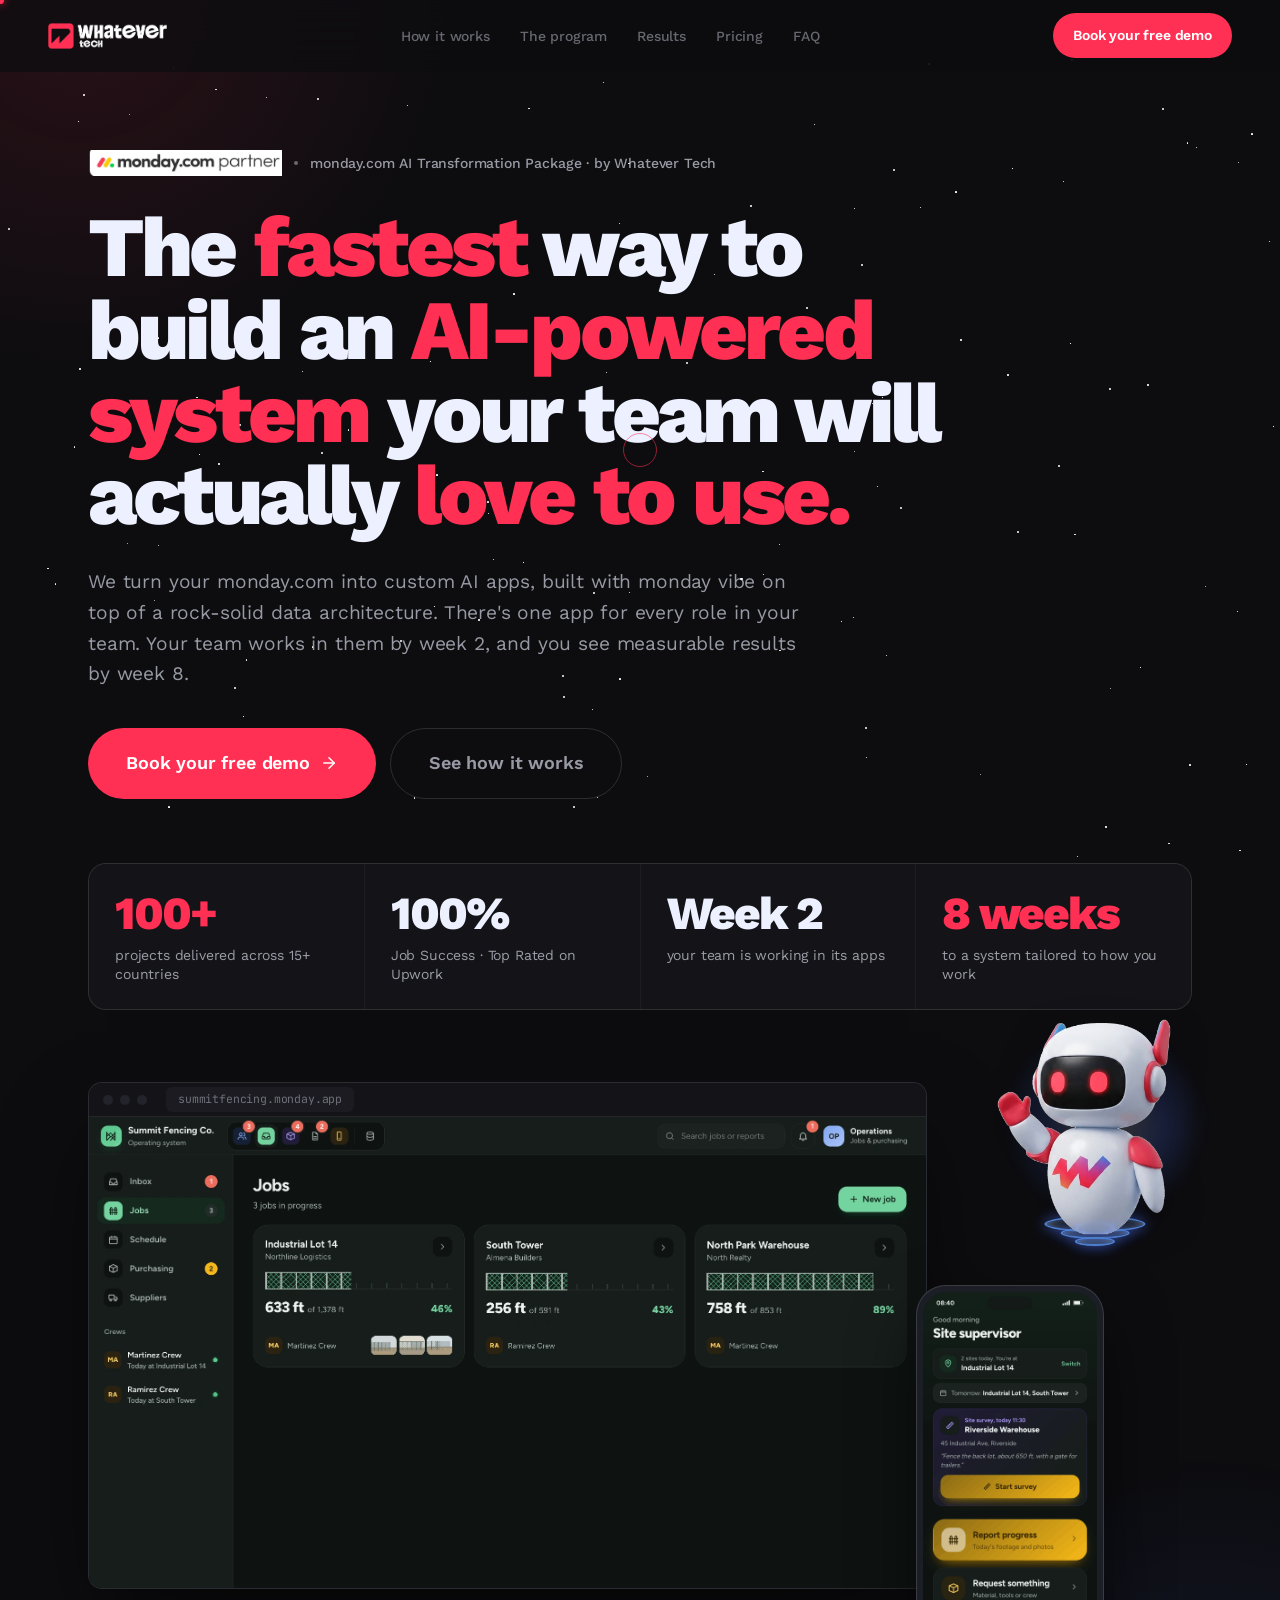
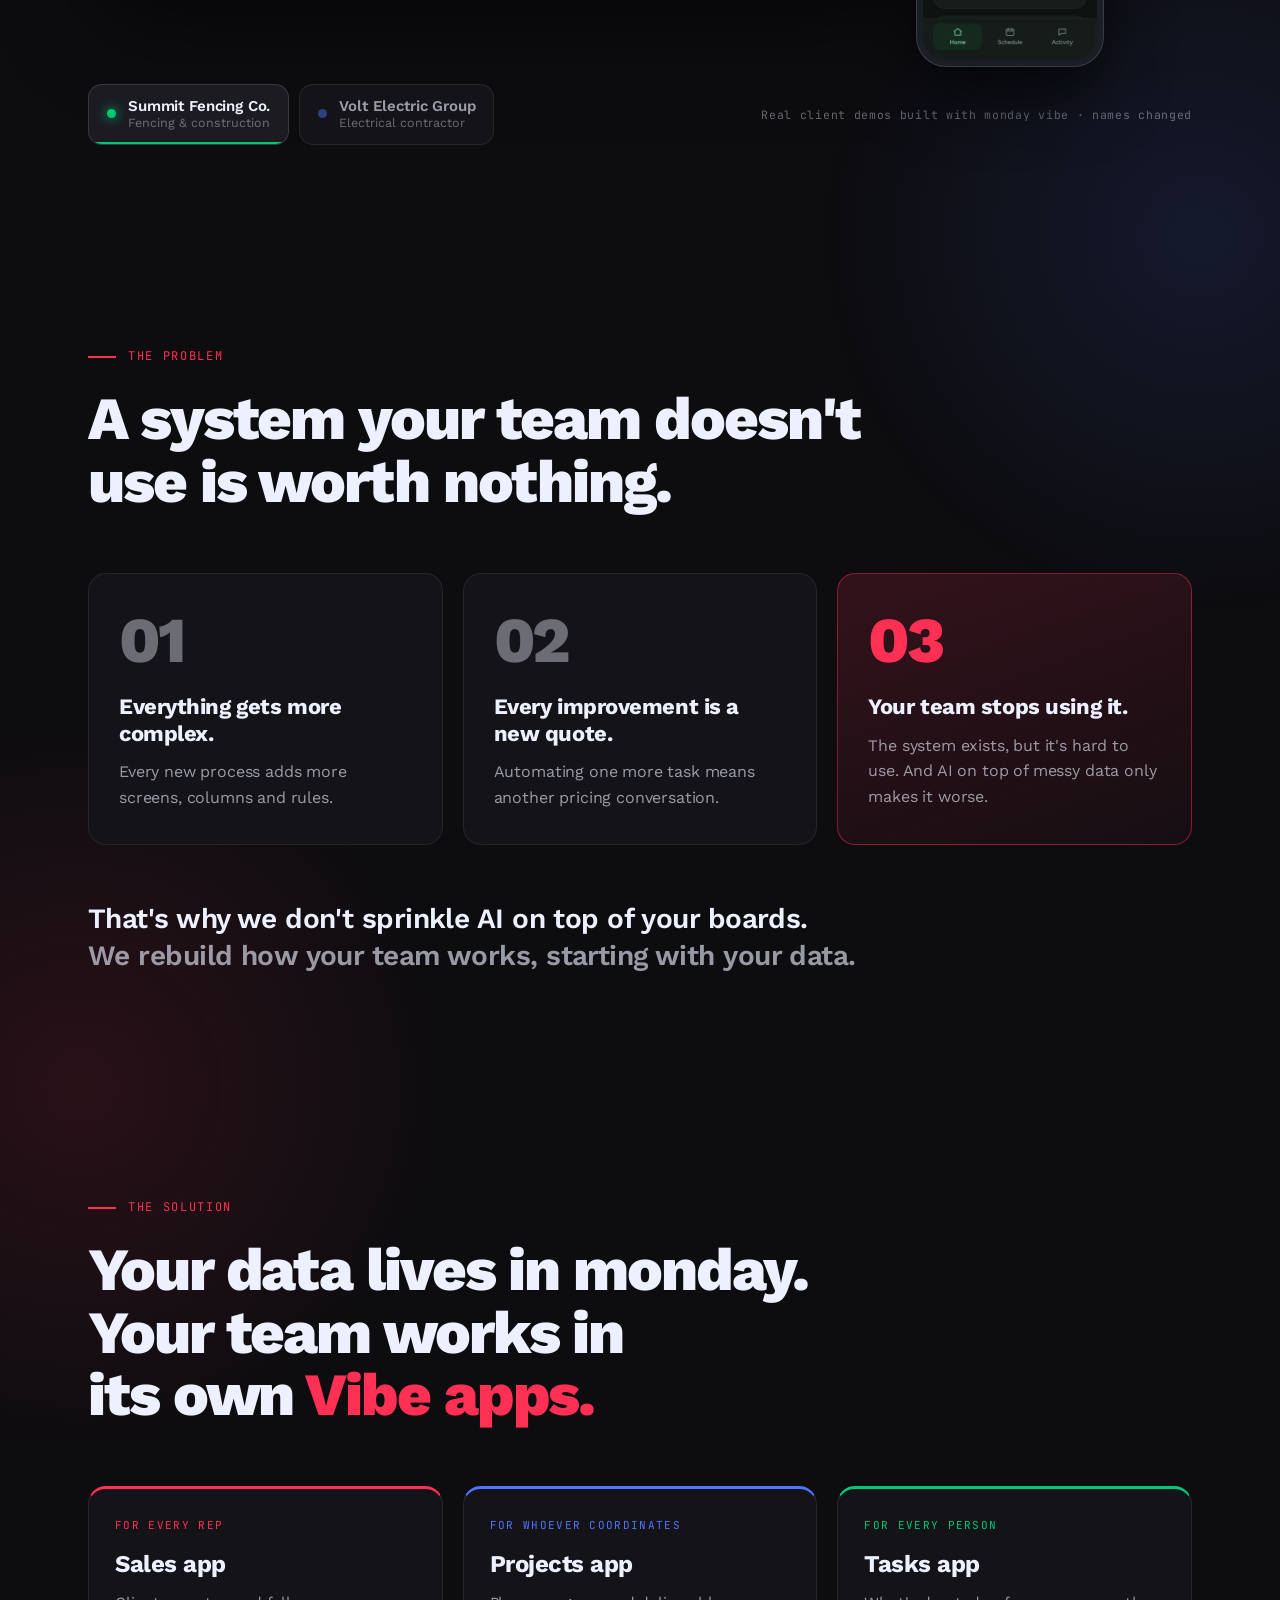
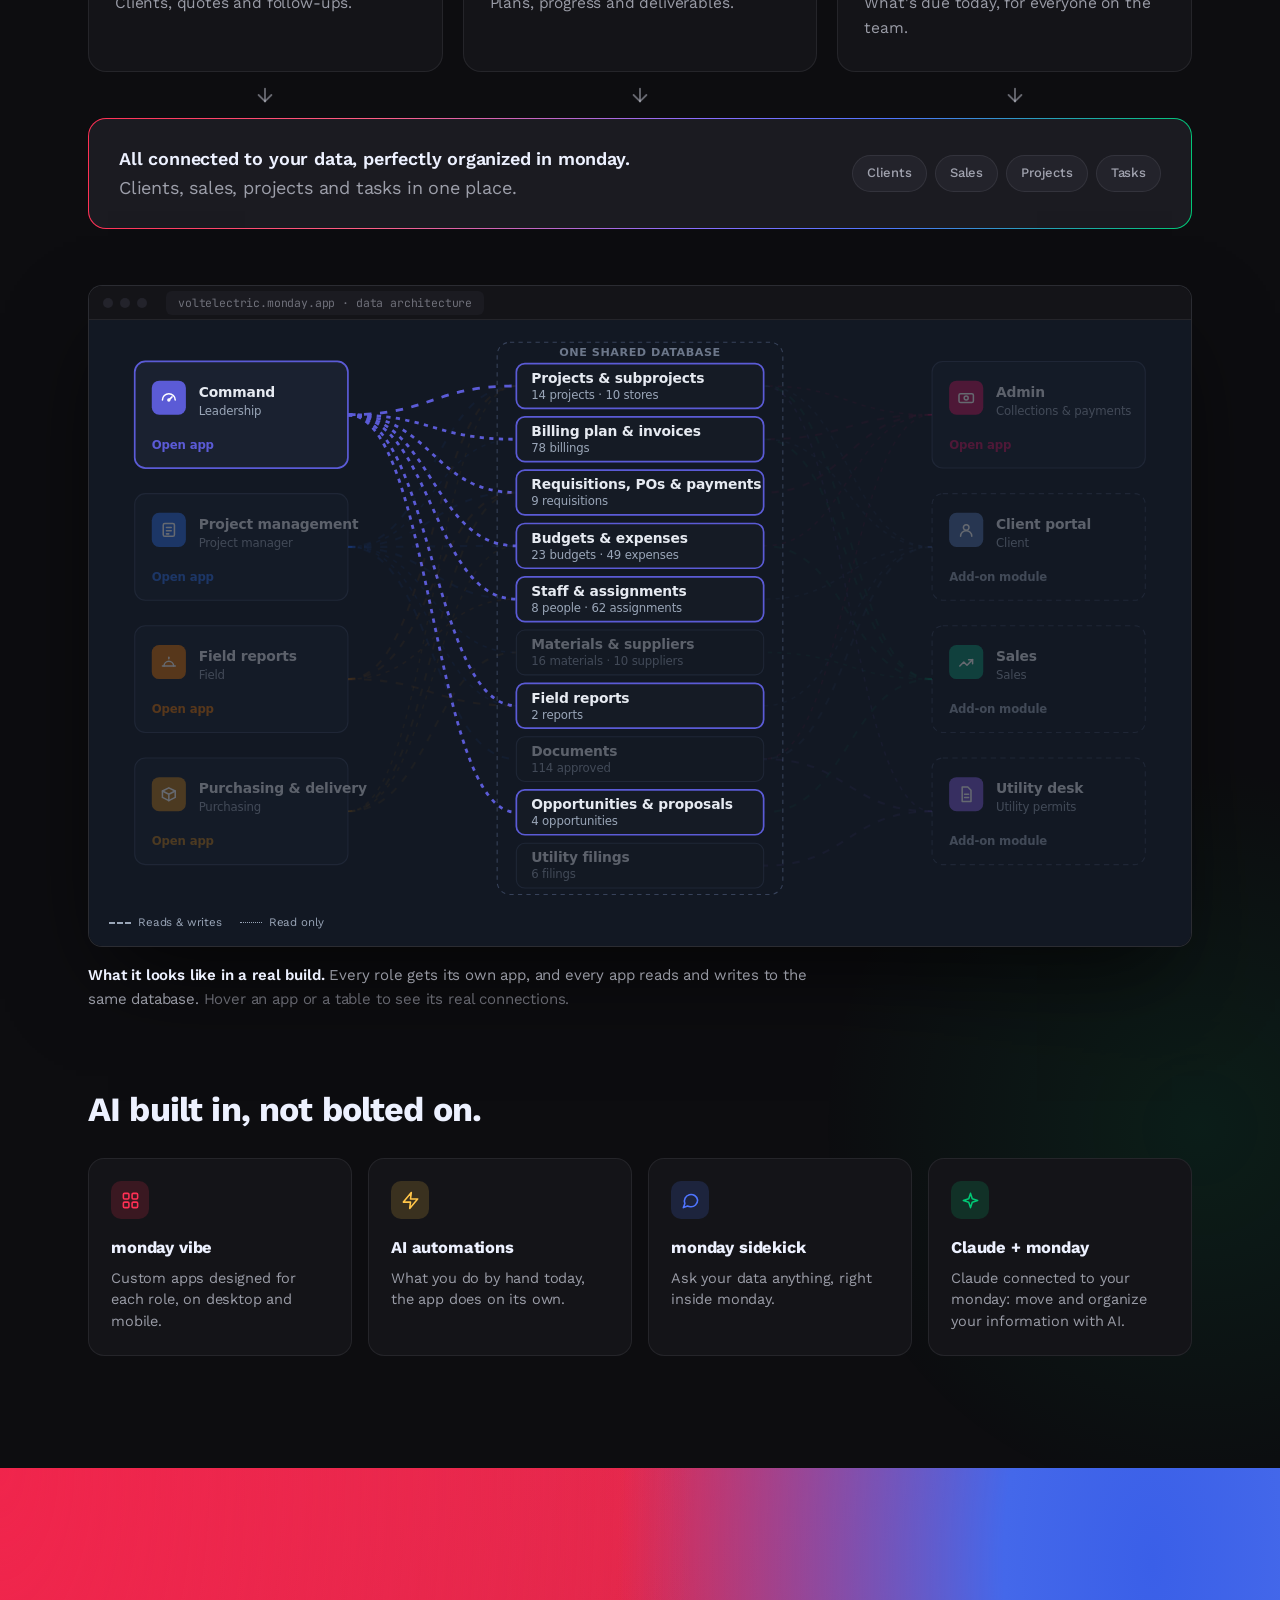
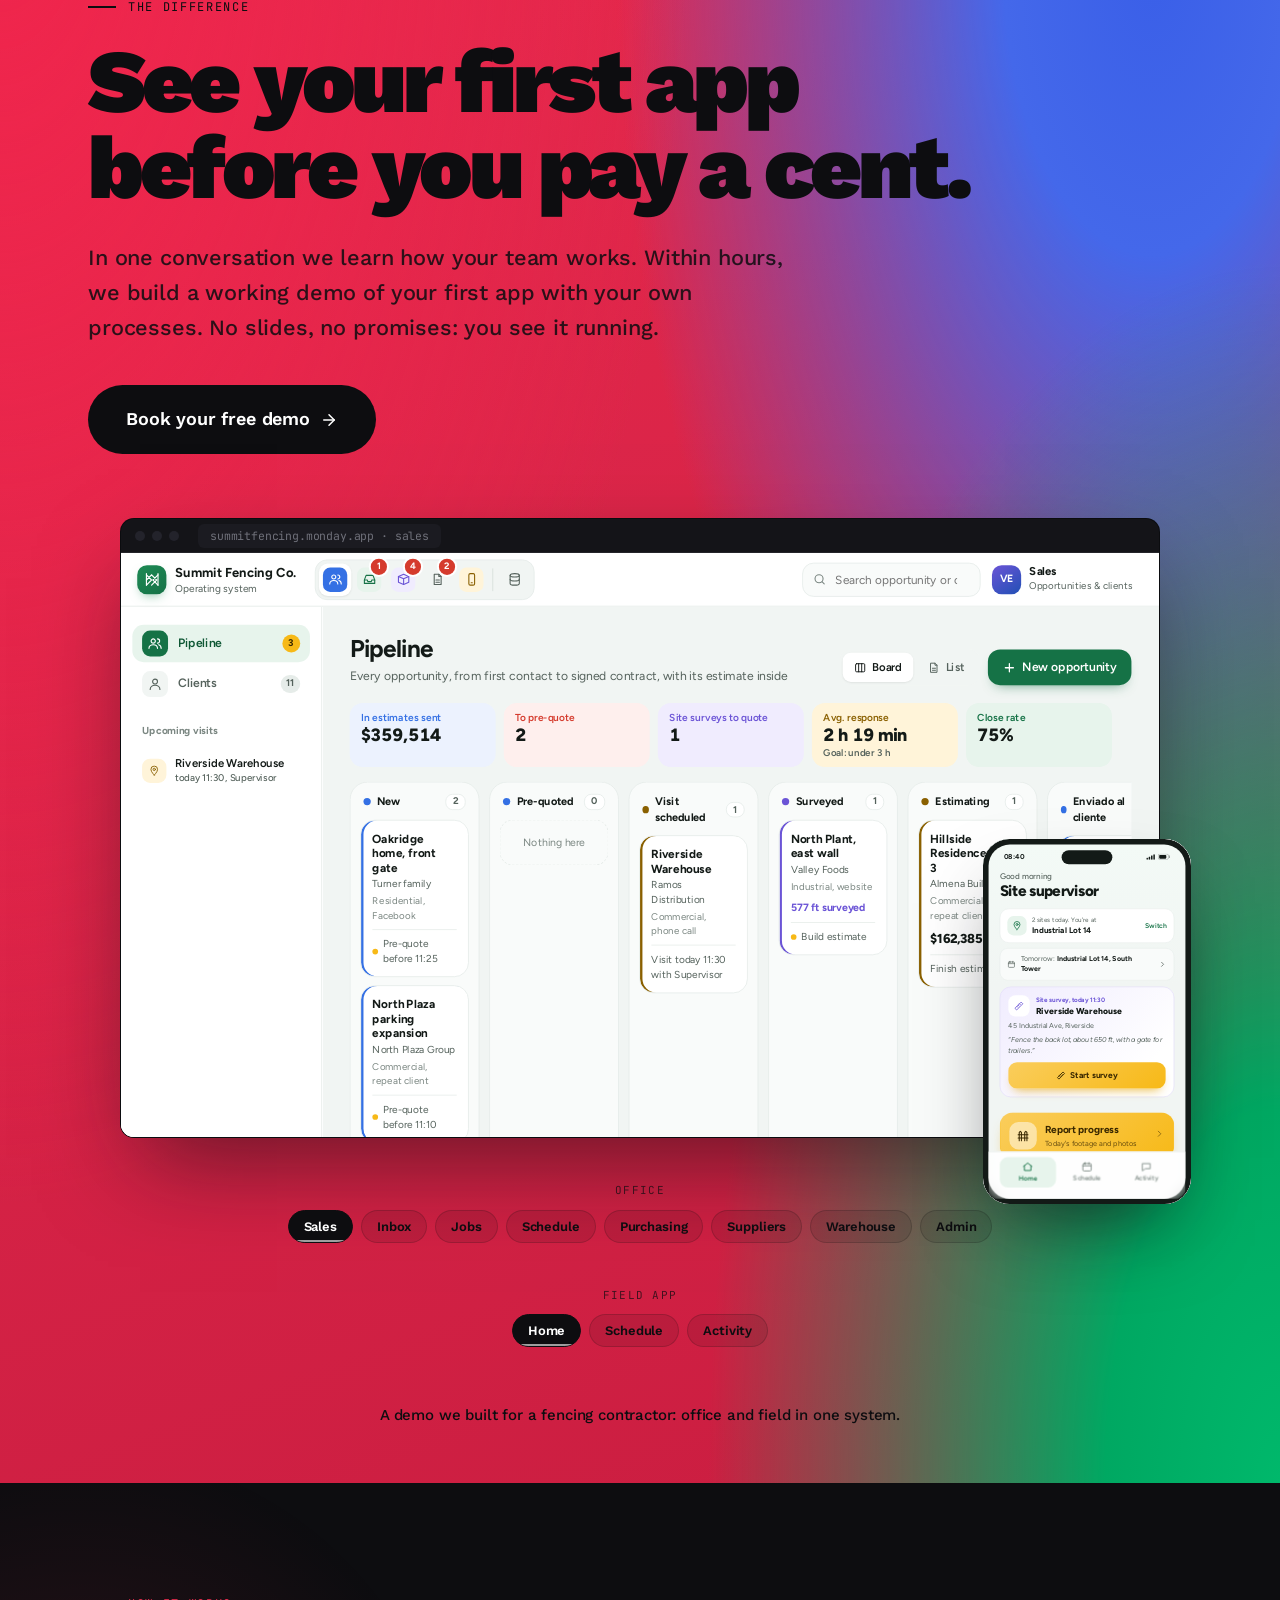
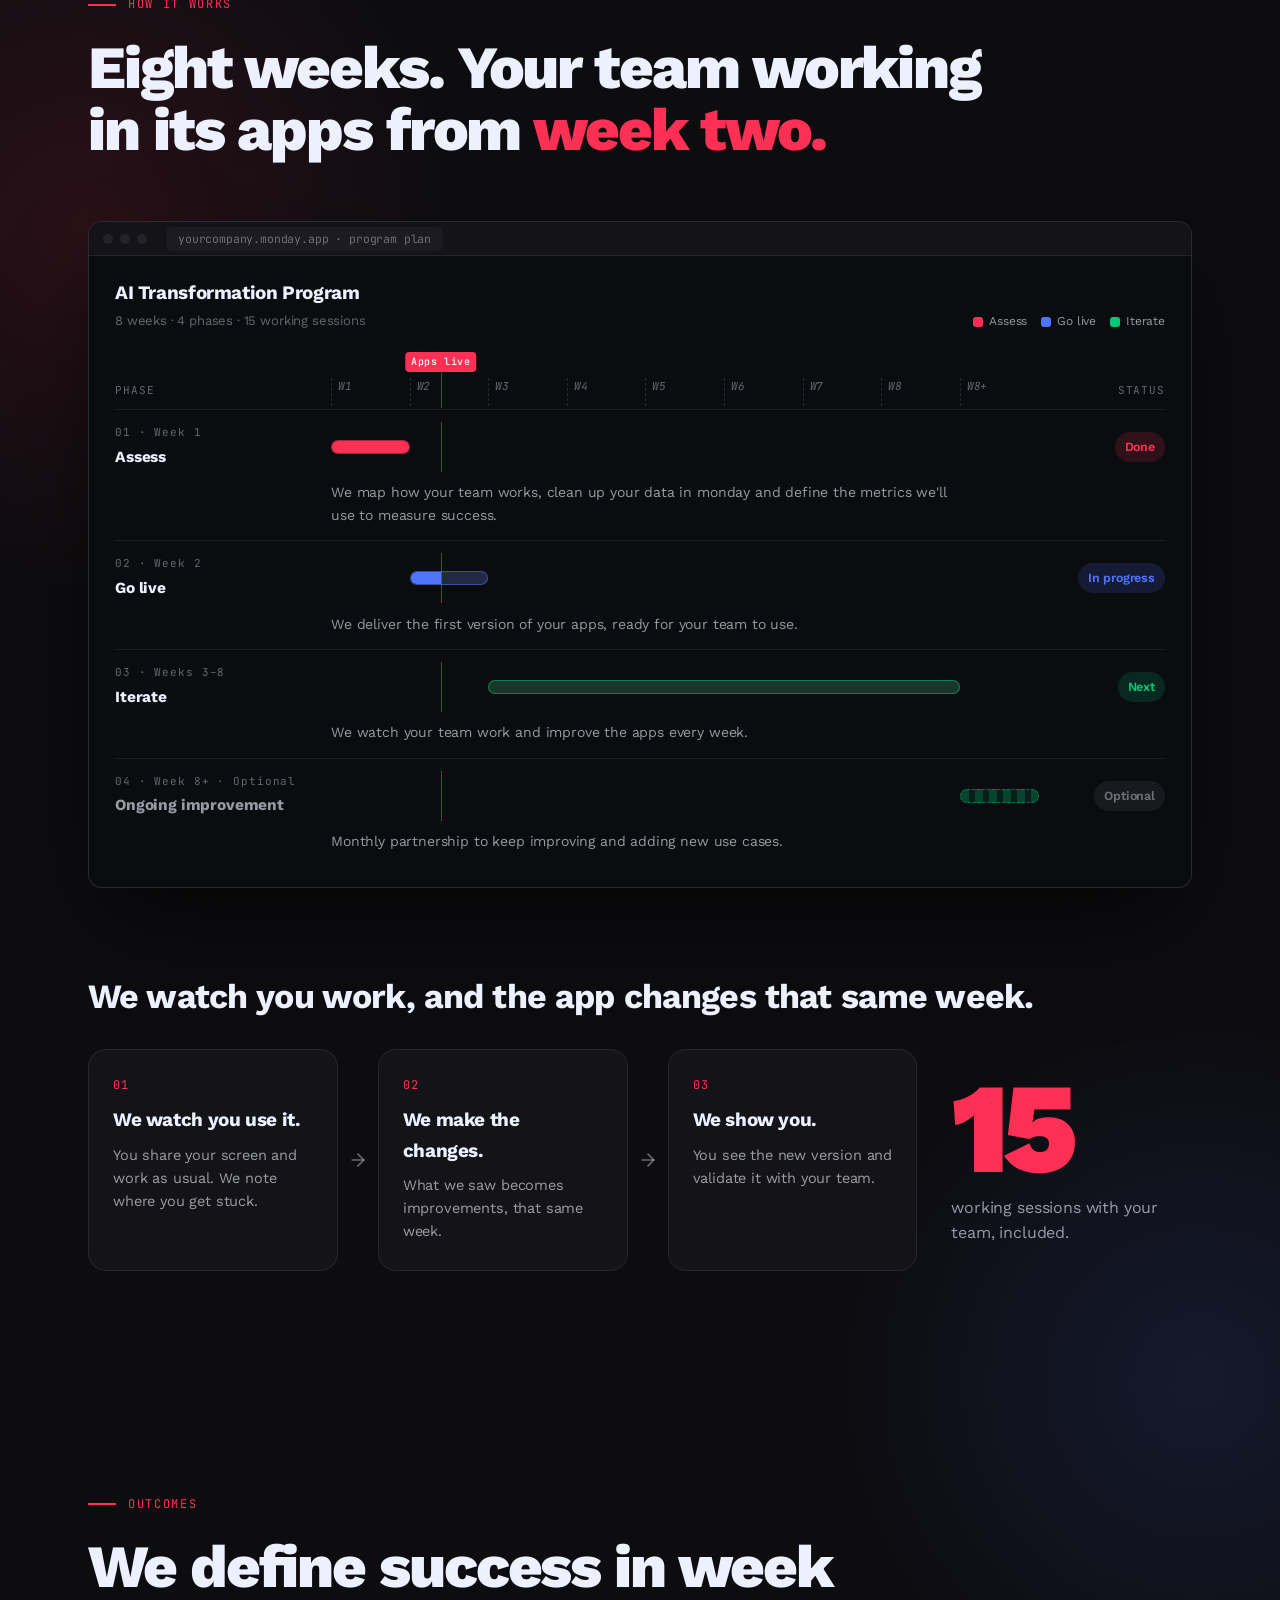
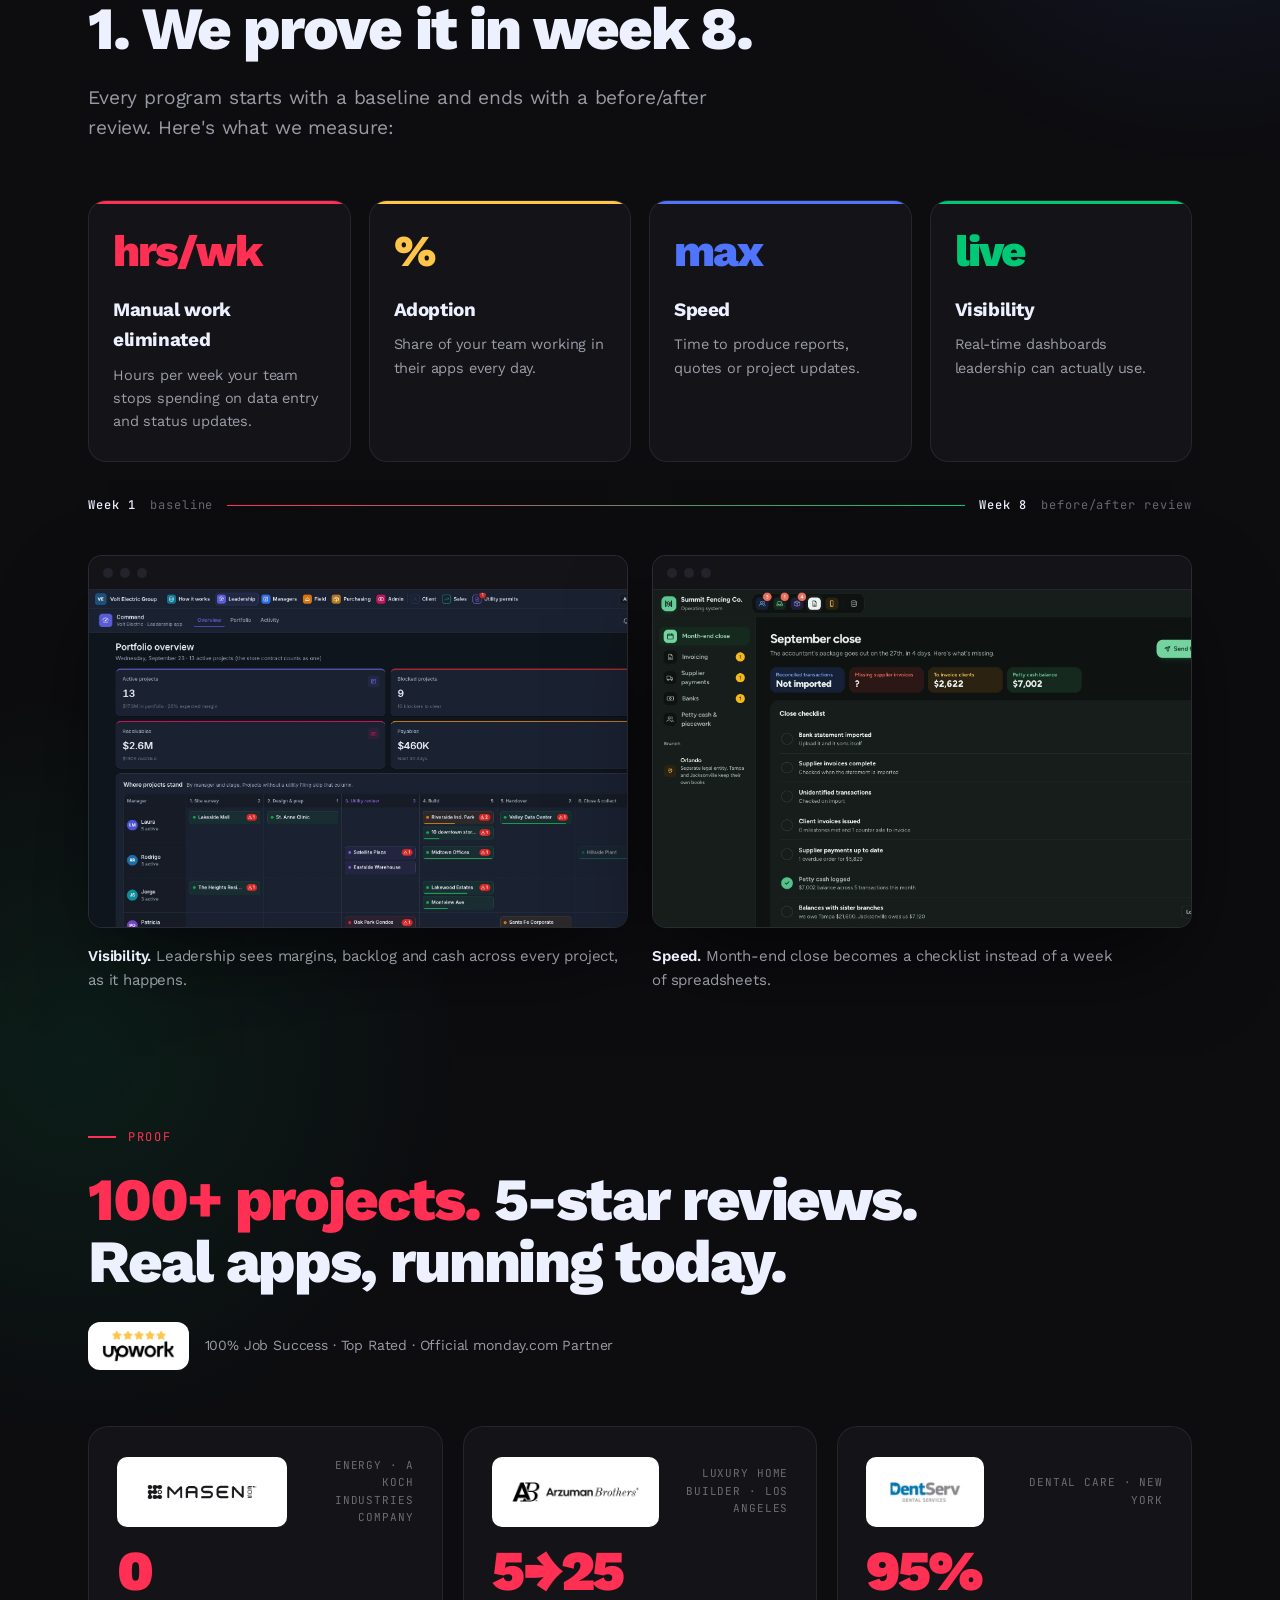
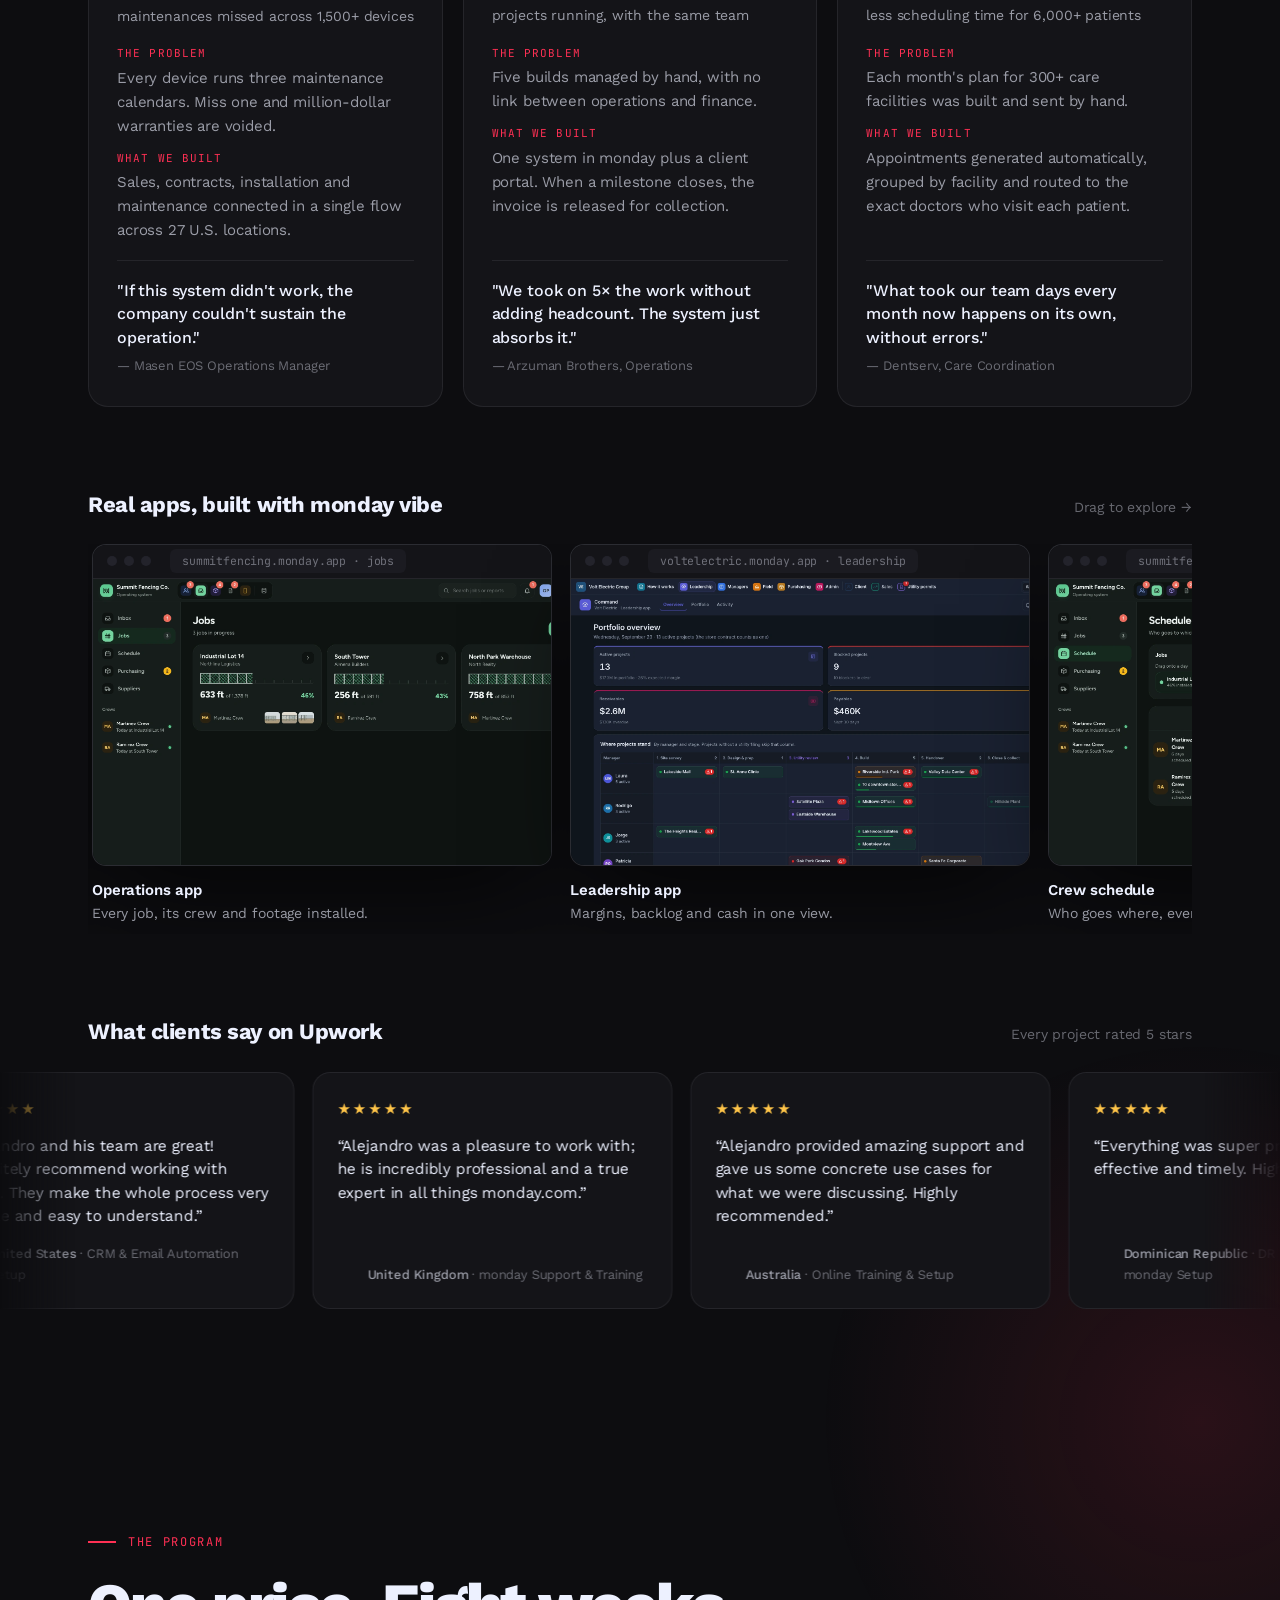
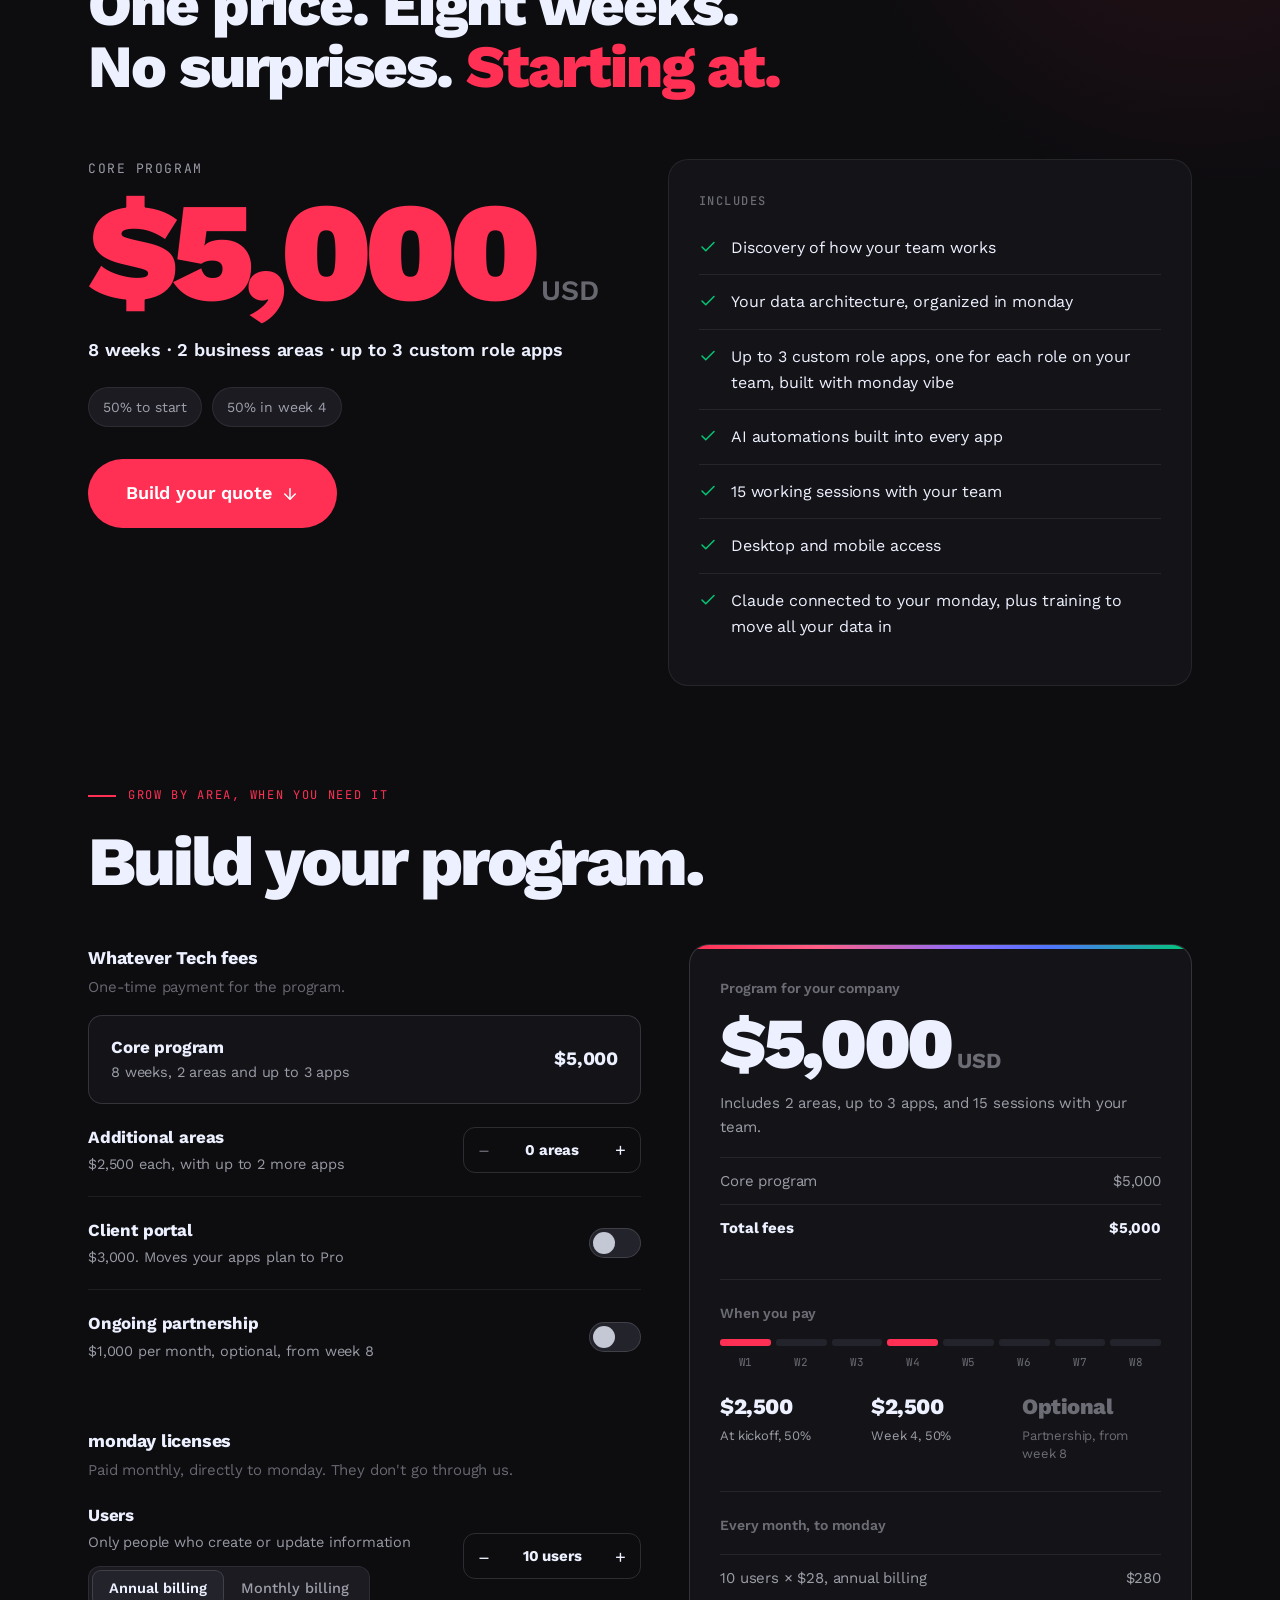
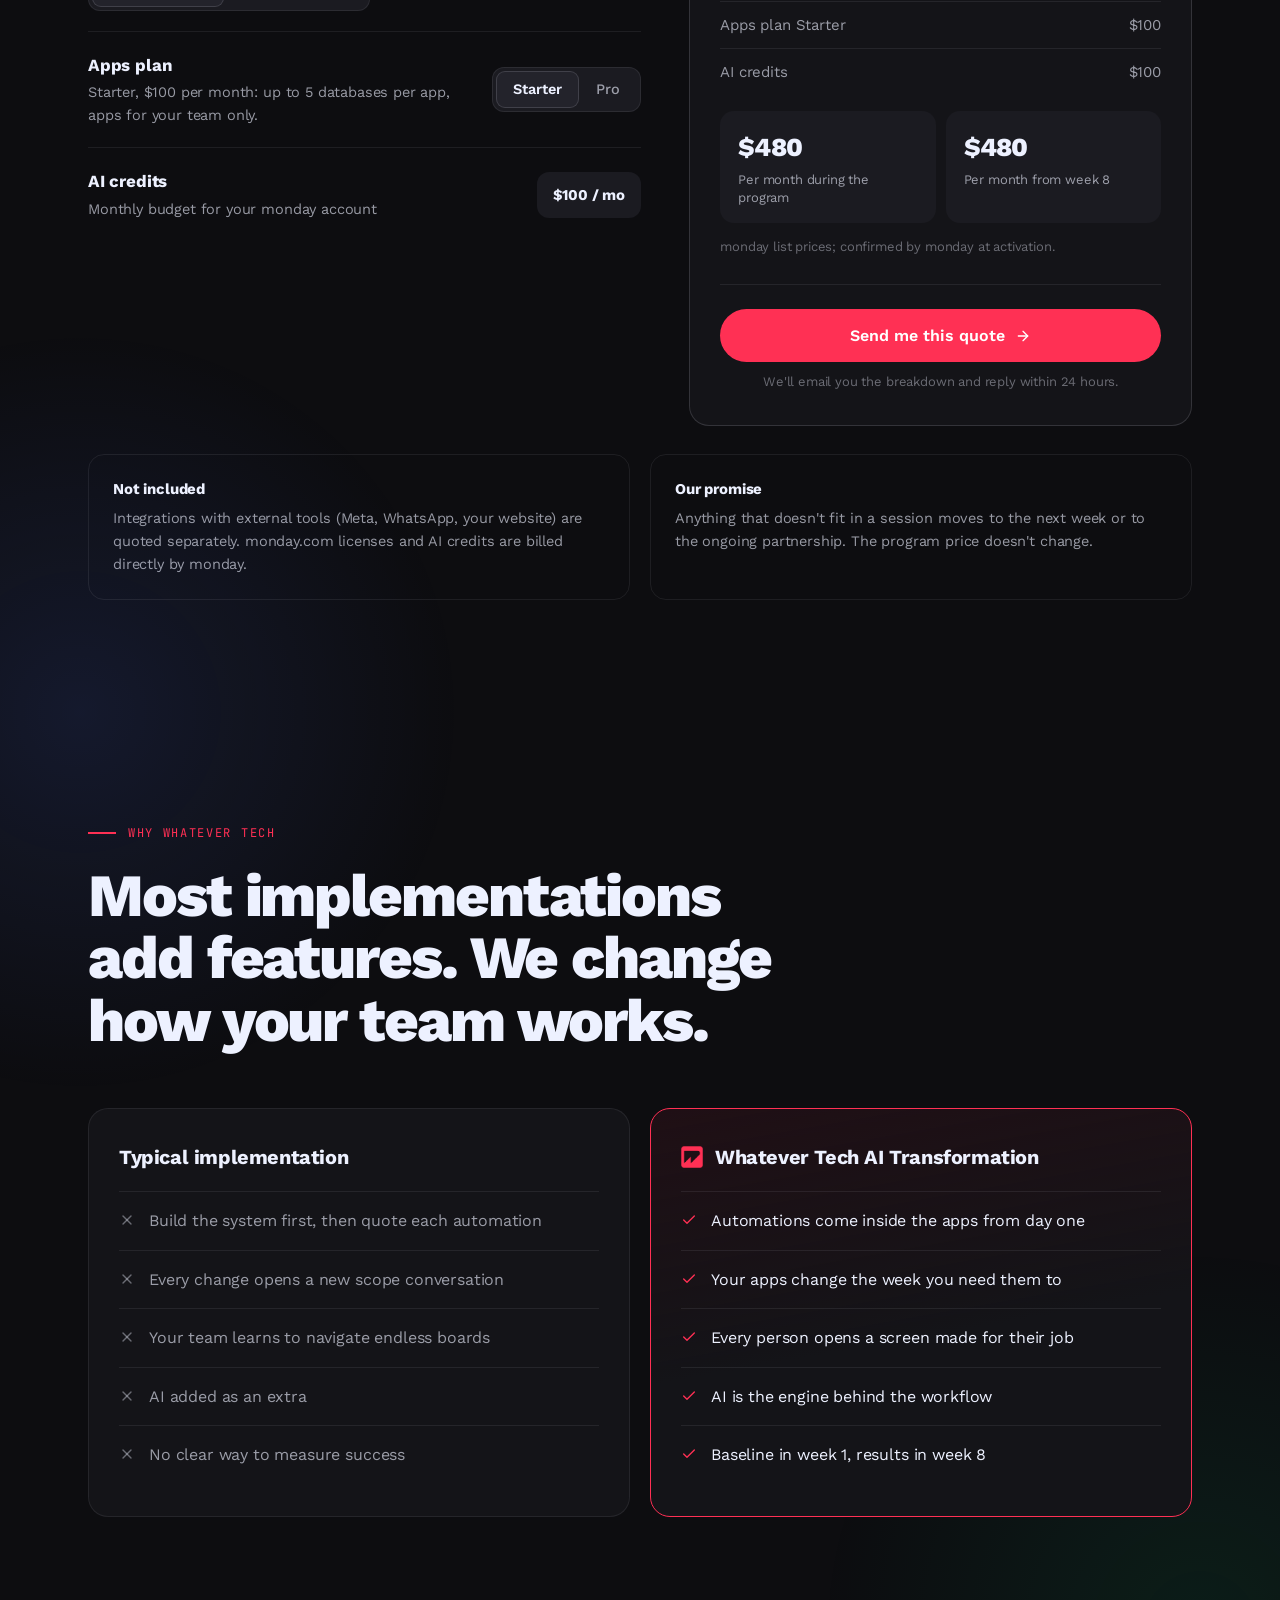
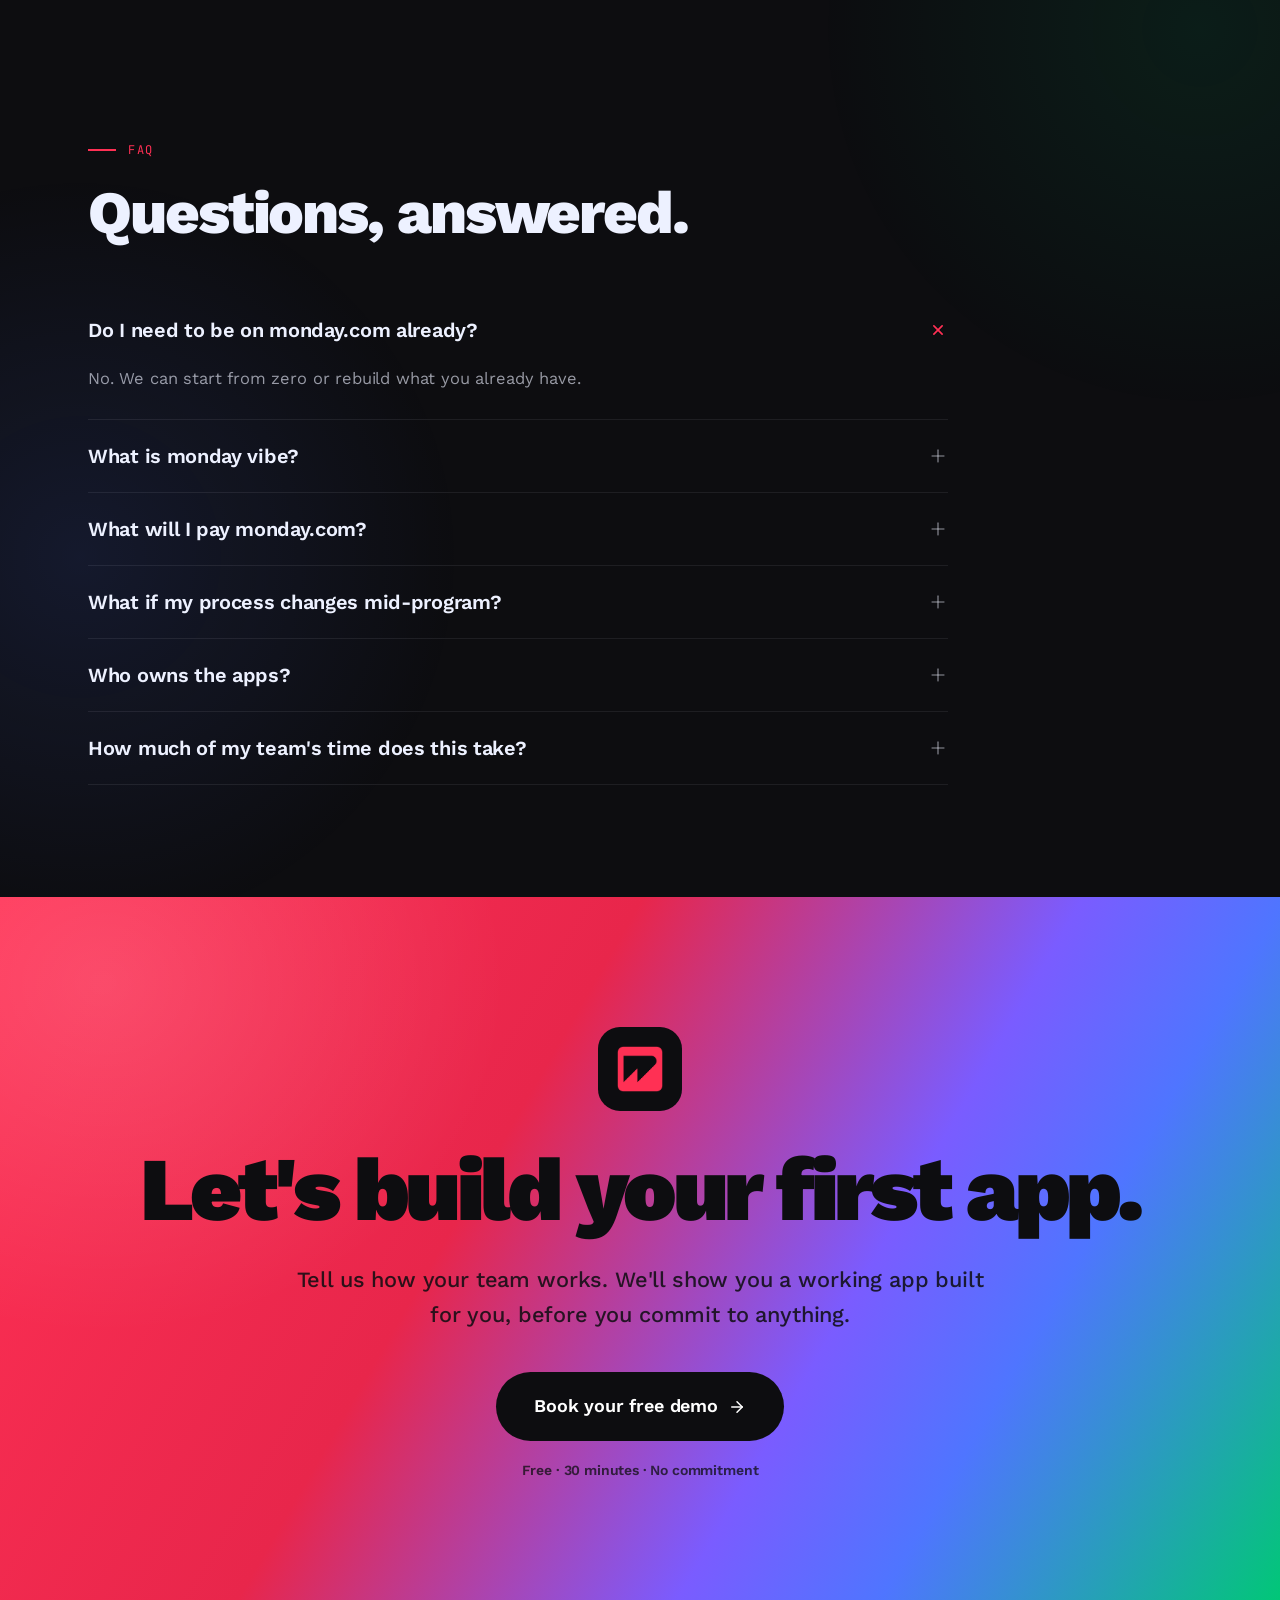
==== index.html @ f98986c1 "Add: Initial Commit" ====
<!DOCTYPE html>
<html lang="en">
<head>
<meta charset="UTF-8">
<meta name="viewport" content="width=device-width, initial-scale=1">
<title>Whatever Tech — AI Transformation Package for monday.com</title>
<meta name="description" content="Custom AI apps built with monday vibe on a rock-solid data architecture. Your team works in them by week 2. Measurable results by week 8.">
<meta property="og:title" content="Whatever Tech — AI Transformation Package for monday.com">
<meta property="og:description" content="See your first app before you pay a cent. Book your free demo.">
<meta property="og:type" content="website">
<meta property="og:site_name" content="Whatever Tech">
<meta property="og:image" content="https://whatever.tech/assets/og-landing.png">
<meta property="og:image:secure_url" content="https://whatever.tech/assets/og-landing.png">
<meta property="og:image:type" content="image/png">
<meta property="og:image:width" content="1200">
<meta property="og:image:height" content="630">
<meta property="og:image:alt" content="Whatever Tech logo">
<meta name="twitter:card" content="summary_large_image">
<meta name="twitter:image" content="https://whatever.tech/assets/og-landing.png">
<link rel="icon" type="image/png" href="assets/favicon-wt.png">
<script>document.documentElement.className+=' anim';</script>
<link rel="preconnect" href="https://fonts.googleapis.com">
<link rel="preconnect" href="https://fonts.gstatic.com" crossorigin>
<link rel="stylesheet" href="https://fonts.googleapis.com/css2?family=Work+Sans:wght@300;400;500;600;700;800;900&amp;family=JetBrains+Mono:wght@400;500&amp;display=swap">
<link rel="stylesheet" href="aitp.css">
</head>
<body>
<div class="starfield" id="starfield" aria-hidden="true"></div>

<nav class="top" id="nav">
<a href="#hero" class="nav-logo"><img src="assets/logo-full-light.png" alt="Whatever Tech"></a>
<ul class="nav-links">
<li><a href="#how">How it works</a></li>
<li><a href="#program">The program</a></li>
<li><a href="#proof">Results</a></li>
<li><a href="#pricing">Pricing</a></li>
<li><a href="#faq">FAQ</a></li>
</ul>
<a href="https://calendly.com/discoverycall-alejandro/your-first-monday-app" target="_blank" rel="noopener" class="btn btn-red js-cal">Book your free demo</a>
</nav>

<div class="rail" aria-hidden="true"><div class="rail-line"></div><div class="rail-label" id="railLabel"><b>00</b> AI Transformation</div><div class="rail-line b"></div></div>

<!-- 1 HERO -->
<section id="hero" data-rail="00|AI Transformation" data-screen-label="01 Hero">
<div class="neb" data-t="rL" data-b="bR"></div>
<div class="container">
<div class="hero-eyebrow fade-up"><img src="assets/monday-partner.png" alt="monday.com Partner"><span class="sep"></span><span>monday.com AI Transformation Package · by Whatever Tech</span></div>
<h1 class="hero-h1 fade-up">The <span class="g">fastest</span> way to build an <span class="g">AI-powered system</span> your team will actually <span class="g">love to use.</span></h1>
<p class="hero-sub fade-up">We turn your monday.com into custom AI apps, built with monday vibe on top of a rock-solid data architecture. There's one app for every role in your team. Your team works in them by week 2, and you see measurable results by week 8.</p>
<div class="hero-ctas fade-up">
<a href="https://calendly.com/discoverycall-alejandro/your-first-monday-app" target="_blank" rel="noopener" class="btn btn-red btn-lg js-cal">Book your free demo <i class="msi" data-i="arrow"></i></a>
<a href="#how" class="btn btn-ghost btn-lg">See how it works</a>
</div>
<div class="stat-strip fade-up">
<div class="stat"><div class="stat-v g">100+</div><div class="stat-k">projects delivered across 15+ countries</div></div>
<div class="stat"><div class="stat-v">100%</div><div class="stat-k">Job Success · Top Rated on Upwork</div></div>
<div class="stat"><div class="stat-v">Week 2</div><div class="stat-k">your team is working in its apps</div></div>
<div class="stat"><div class="stat-v g">8 weeks</div><div class="stat-k">to a system tailored to how you work</div></div>
</div>
<div class="dm fade-up">
<div class="dm-stage">
<div class="win dm-win"><div class="win-bar"><i></i><i></i><i></i><span class="win-url"><span data-set="0" class="on">summitfencing.monday.app</span><span data-set="1">voltelectric.monday.app</span></span></div>
<div class="win-screen"><img data-set="0" class="on" src="assets/demos/summit-jobs.webp" alt="Summit Fencing Co. operations app: jobs in progress with installed footage"><img data-set="1" src="assets/demos/volt-leadership.webp" alt="Volt Electric Group leadership app: portfolio overview" loading="lazy"></div></div>
<div class="dm-phone"><div class="dm-phone-scr"><img data-set="0" class="on" src="assets/demos/summit-field.webp" alt="Summit Fencing Co. field app on mobile"><img data-set="1" src="assets/demos/volt-field.webp" alt="Volt Electric Group field report app on mobile" loading="lazy"></div></div>
<div class="dm-bot" aria-hidden="true"><span class="bot-glow"></span><img class="bot-img" src="assets/bot-wave.webp" alt=""><span class="bot-rings"><i></i><i></i><i></i></span></div>
</div>
<div class="dm-foot">
<div class="dm-tabs" role="tablist" aria-label="Client demos">
<button class="dm-tab on" role="tab" aria-selected="true" style="--ac:var(--green)"><span class="dm-dot"></span><span class="dm-tt"><b>Summit Fencing Co.</b><small>Fencing &amp; construction</small></span><i class="dm-prog"></i></button>
<button class="dm-tab" role="tab" aria-selected="false" style="--ac:var(--blue)"><span class="dm-dot"></span><span class="dm-tt"><b>Volt Electric Group</b><small>Electrical contractor</small></span><i class="dm-prog"></i></button>
</div>
<p class="dm-note">Real client demos built with monday vibe · names changed</p>
</div>
</div>
</div>
</section>

<!-- 2 PROBLEM -->
<section id="problem" data-rail="01|The problem" data-screen-label="02 Problem">
<div class="neb" data-t="bR" data-b="rL"></div>
<div class="container">
<div class="eyebrow fade-up">The problem</div>
<h2 class="h2 fade-up">A system your team doesn't use is worth nothing.</h2>
<div class="prob-grid">
<div class="prob fade-up"><div class="prob-n">01</div><h3>Everything gets more complex.</h3><p>Every new process adds more screens, columns and rules.</p></div>
<div class="prob fade-up"><div class="prob-n">02</div><h3>Every improvement is a new quote.</h3><p>Automating one more task means another pricing conversation.</p></div>
<div class="prob hl fade-up"><div class="prob-n">03</div><h3>Your team stops using it.</h3><p>The system exists, but it's hard to use. And AI on top of messy data only makes it worse.</p></div>
</div>
<p class="bridge fade-up">That's why we don't sprinkle AI on top of your boards. <span>We rebuild how your team works, starting with your data.</span></p>
</div>
</section>

<!-- 3 SOLUTION -->
<section id="solution" data-rail="02|The solution" data-screen-label="03 Solution">
<div class="neb" data-t="rL" data-b="gR-in"></div>
<div class="container">
<div class="eyebrow fade-up">The solution</div>
<h2 class="h2 fade-up">Your data lives in monday. Your team works in its own <span class="g">Vibe apps.</span></h2>
<div class="apps">
<div class="app fade-up" style="--ac:var(--red)"><div class="app-tag">For every rep</div><h3>Sales app</h3><p>Clients, quotes and follow-ups.</p></div>
<div class="app fade-up" style="--ac:var(--blue)"><div class="app-tag">For whoever coordinates</div><h3>Projects app</h3><p>Plans, progress and deliverables.</p></div>
<div class="app fade-up" style="--ac:var(--green)"><div class="app-tag">For every person</div><h3>Tasks app</h3><p>What's due today, for everyone on the team.</p></div>
</div>
<div class="app-arrows" aria-hidden="true"><span><i class="msi" data-i="down"></i></span><span><i class="msi" data-i="down"></i></span><span><i class="msi" data-i="down"></i></span></div>
<div class="databar fade-up">
<p class="databar-t">All connected to your data, perfectly organized in monday. <span>Clients, sales, projects and tasks in one place.</span></p>
<div class="databar-chips"><span class="chip">Clients</span><span class="chip">Sales</span><span class="chip">Projects</span><span class="chip">Tasks</span></div>
</div>
<figure class="shot fade-up"><div class="win"><div class="win-bar"><i></i><i></i><i></i><span class="win-url">voltelectric.monday.app · data architecture</span></div><div class="ax" id="arch"><img class="ax-fb" src="assets/demos/volt-architecture.webp" alt="Diagram: role apps for leadership, project management, field and purchasing, all reading and writing to one shared database" loading="lazy"></div></div><figcaption><b>What it looks like in a real build.</b> Every role gets its own app, and every app reads and writes to the same database. <span class="ax-hint">Hover an app or a table to see its real connections.</span></figcaption></figure>
<div class="ai-block">
<h3 class="h3 fade-up">AI built in, not bolted on.</h3>
<div class="ai-grid">
<div class="ai fade-up" style="--ac:var(--red)"><div class="ai-ic"><i class="msi" data-i="grid"></i></div><h4>monday vibe</h4><p>Custom apps designed for each role, on desktop and mobile.</p></div>
<div class="ai fade-up" style="--ac:var(--yellow)"><div class="ai-ic"><i class="msi" data-i="zap"></i></div><h4>AI automations</h4><p>What you do by hand today, the app does on its own.</p></div>
<div class="ai fade-up" style="--ac:var(--blue)"><div class="ai-ic"><i class="msi" data-i="chat"></i></div><h4>monday sidekick</h4><p>Ask your data anything, right inside monday.</p></div>
<div class="ai fade-up" style="--ac:var(--green)"><div class="ai-ic"><i class="msi" data-i="spark"></i></div><h4>Claude + monday</h4><p>Claude connected to your monday: move and organize your information with AI.</p></div>
</div>
</div>
</div>
</section>

<!-- 4 DIFFERENTIATOR -->
<section id="demo" class="fullgrad" data-rail="03|See it first" data-screen-label="04 Differentiator">
<div class="container">
<div class="eyebrow fade-up">The difference</div>
<h2 class="big fade-up">See your first app before you pay a cent.</h2>
<p class="body fade-up">In one conversation we learn how your team works. Within hours, we build a working demo of your first app with your own processes. No slides, no promises: you see it running.</p>
<a href="https://calendly.com/discoverycall-alejandro/your-first-monday-app" target="_blank" rel="noopener" class="btn btn-black btn-lg js-cal cur-black fade-up">Book your free demo <i class="msi" data-i="arrow"></i></a>
<figure class="shot shot-diff fade-up"><div class="win"><div class="win-bar"><i></i><i></i><i></i><span class="win-url">summitfencing.monday.app · <span id="tourLbl">sales</span></span></div><div class="tour-scr" id="tourScr"><img src="assets/demos/summit-schedule.webp" alt="Demo app: weekly crew schedule showing which crew goes to which job site each day" loading="lazy"><iframe id="tourFrame" data-src="demo/summit.html" title="Summit Fencing Co. demo, touring every view" tabindex="-1" aria-hidden="true"></iframe></div></div><div class="dph" id="phScr" aria-hidden="true"><img src="assets/demos/summit-field.webp" alt="" loading="lazy"><iframe id="phFrame" data-src="demo/summit.html#tour=phone&amp;embed=1" title="Summit Fencing Co. field app" tabindex="-1"></iframe></div><div class="row-l">Office</div><div class="tour-dots" id="tourDots" role="tablist" aria-label="Demo views"><button type="button" role="tab" aria-selected="true">Sales</button><button type="button" role="tab" aria-selected="false">Inbox</button><button type="button" role="tab" aria-selected="false">Jobs</button><button type="button" role="tab" aria-selected="false">Schedule</button><button type="button" role="tab" aria-selected="false">Purchasing</button><button type="button" role="tab" aria-selected="false">Suppliers</button><button type="button" role="tab" aria-selected="false">Warehouse</button><button type="button" role="tab" aria-selected="false">Admin</button></div><div class="row-l">Field app</div><div class="tour-dots" id="phDots" role="tablist" aria-label="Field app views"><button type="button" role="tab" aria-selected="true">Home</button><button type="button" role="tab" aria-selected="false">Schedule</button><button type="button" role="tab" aria-selected="false">Activity</button></div><figcaption>A demo we built for a fencing contractor: office and field in one system.</figcaption></figure>
</div>
</section>

<!-- 5 HOW IT WORKS -->
<section id="how" data-rail="04|How it works" data-screen-label="05 How it works">
<div class="neb" data-t="rL-in" data-b="bR"></div>
<div class="container">
<div class="eyebrow fade-up">How it works</div>
<h2 class="h2 fade-up">Eight weeks. Your team working in its apps from <span class="g">week two.</span></h2>
<div class="win gw fade-up"><div class="win-bar"><i></i><i></i><i></i><span class="win-url">yourcompany.monday.app · program plan</span></div>
<div class="gh"><div><h4>AI Transformation Program</h4><p>8 weeks · 4 phases · 15 working sessions</p></div><div class="gh-leg"><span style="--c:var(--red)"><i></i>Assess</span><span style="--c:var(--blue)"><i></i>Go live</span><span style="--c:var(--green)"><i></i>Iterate</span></div></div>
<div class="gt">
<div class="gt-row gt-h"><span><small>Phase</small></span><span class="gt-track"><i style="left:0"><span>W1</span></i><i style="left:11.1%"><span>W2</span></i><i style="left:22.2%"><span>W3</span></i><i style="left:33.3%"><span>W4</span></i><i style="left:44.4%"><span>W5</span></i><i style="left:55.5%"><span>W6</span></i><i style="left:66.6%"><span>W7</span></i><i style="left:77.7%"><span>W8</span></i><i style="left:88.8%"><span>W8+</span></i><em>Apps live</em></span><span class="gt-r"><small>Status</small></span></div>
<div class="gt-row"><span class="gt-n"><small>01 · Week 1</small><b>Assess</b></span><span class="gt-track"><i class="gt-bar" style="left:0;width:11.1%;--c:var(--red)"><i style="width:100%"></i></i></span><span class="gt-r"><b style="--c:var(--red)">Done</b></span><p class="gt-d">We map how your team works, clean up your data in monday and define the metrics we'll use to measure success.</p></div>
<div class="gt-row"><span class="gt-n"><small>02 · Week 2</small><b>Go live</b></span><span class="gt-track"><i class="gt-bar" style="left:11.1%;width:11.1%;--c:var(--blue)"><i style="width:40%"></i></i></span><span class="gt-r"><b style="--c:var(--blue)">In progress</b></span><p class="gt-d">We deliver the first version of your apps, ready for your team to use.</p></div>
<div class="gt-row"><span class="gt-n"><small>03 · Weeks 3–8</small><b>Iterate</b></span><span class="gt-track"><i class="gt-bar" style="left:22.2%;width:66.6%;--c:var(--green)"><i style="width:0"></i></i></span><span class="gt-r"><b style="--c:var(--green)">Next</b></span><p class="gt-d">We watch your team work and improve the apps every week.</p></div>
<div class="gt-row"><span class="gt-n"><small>04 · Week 8+ · Optional</small><b style="color:var(--text-2)">Ongoing improvement</b></span><span class="gt-track"><i class="gt-bar opt" style="left:88.8%;width:11.2%;--c:var(--green)"></i></span><span class="gt-r"><b style="--c:var(--text-3)">Optional</b></span><p class="gt-d">Monthly partnership to keep improving and adding new use cases.</p></div>
</div></div>
<div class="how-sub">
<h3 class="h3 fade-up">We watch you work, and the app changes that same week.</h3>
<div class="loop">
<div class="loop-card fade-up"><div class="n">01</div><h4>We watch you use it.</h4><p>You share your screen and work as usual. We note where you get stuck.</p></div>
<div class="loop-arrow" aria-hidden="true"><i class="msi" data-i="arrow"></i></div>
<div class="loop-card fade-up"><div class="n">02</div><h4>We make the changes.</h4><p>What we saw becomes improvements, that same week.</p></div>
<div class="loop-arrow" aria-hidden="true"><i class="msi" data-i="arrow"></i></div>
<div class="loop-card fade-up"><div class="n">03</div><h4>We show you.</h4><p>You see the new version and validate it with your team.</p></div>
<div class="loop-15 fade-up"><div class="v g">15</div><p>working sessions with your team, included.</p></div>
</div>
</div>
</div>
</section>

<!-- 6 OUTCOMES -->
<section id="outcomes" data-rail="05|Outcomes" data-screen-label="06 Outcomes">
<div class="neb" data-t="bR" data-b="gL"></div>
<div class="container">
<div class="eyebrow fade-up">Outcomes</div>
<h2 class="h2 fade-up">We define success in week 1. We prove it in week 8.</h2>
<p class="lead fade-up">Every program starts with a baseline and ends with a before/after review. Here's what we measure:</p>
<div class="out-grid">
<div class="out fade-up" style="--ac:var(--red)"><div class="out-u">hrs/wk</div><h3>Manual work eliminated</h3><p>Hours per week your team stops spending on data entry and status updates.</p></div>
<div class="out fade-up" style="--ac:var(--yellow)"><div class="out-u">%</div><h3>Adoption</h3><p>Share of your team working in their apps every day.</p></div>
<div class="out fade-up" style="--ac:var(--blue)"><div class="out-u">max</div><h3>Speed</h3><p>Time to produce reports, quotes or project updates.</p></div>
<div class="out fade-up" style="--ac:var(--green)"><div class="out-u">live</div><h3>Visibility</h3><p>Real-time dashboards leadership can actually use.</p></div>
</div>
<div class="wk fade-up"><b>Week 1</b> baseline<span class="ln"></span><b>Week 8</b> before/after review</div>
<div class="shots2">
<figure class="shot fade-up"><div class="win"><div class="win-bar"><i></i><i></i><i></i></div><img src="assets/demos/volt-leadership.webp" alt="Leadership dashboard with margins, backlog and cash across projects" loading="lazy"></div><figcaption><b>Visibility.</b> Leadership sees margins, backlog and cash across every project, as it happens.</figcaption></figure>
<figure class="shot fade-up"><div class="win"><div class="win-bar"><i></i><i></i><i></i></div><img src="assets/demos/summit-close.webp" alt="Month-end close checklist with reconciled transactions and pending invoices" loading="lazy"></div><figcaption><b>Speed.</b> Month-end close becomes a checklist instead of a week of spreadsheets.</figcaption></figure>
</div>
</div>
</section>

<!-- 7 PROOF -->
<section id="proof" data-rail="06|Proof" data-screen-label="07 Proof">
<div class="neb" data-t="gL" data-b="rR"></div>
<div class="container">
<div class="eyebrow fade-up">Proof</div>
<h2 class="h2 fade-up"><span class="g">100+ projects.</span> 5-star reviews. Real apps, running today.</h2>
<div class="proof-badges fade-up"><a class="up-pill" href="https://www.upwork.com/freelancers/alejandropanizo?viewMode=1" target="_blank" rel="noopener"><img src="assets/upwork.png" alt="5 stars on Upwork"></a><span class="t">100% Job Success · Top Rated · Official monday.com Partner</span></div>
<div class="cases">
<article class="case fade-up">
<div class="case-top"><span class="case-logo"><img loading="lazy" src="assets/clients/masen.png" alt="Masen EOS"></span><span class="case-ind">Energy · A Koch Industries company</span></div>
<div><div class="case-num g">0</div><div class="case-numk">maintenances missed across 1,500+ devices</div></div>
<dl><div><dt>The problem</dt><dd>Every device runs three maintenance calendars. Miss one and million-dollar warranties are voided.</dd></div><div><dt>What we built</dt><dd>Sales, contracts, installation and maintenance connected in a single flow across 27 U.S. locations.</dd></div></dl>
<blockquote>"If this system didn't work, the company couldn't sustain the operation."<cite>— Masen EOS Operations Manager</cite></blockquote>
</article>
<article class="case fade-up">
<div class="case-top"><span class="case-logo"><img loading="lazy" src="assets/clients/arzuman.png" alt="Arzuman Brothers"></span><span class="case-ind">Luxury home builder · Los Angeles</span></div>
<div><div class="case-num g">5→25</div><div class="case-numk">projects running, with the same team</div></div>
<dl><div><dt>The problem</dt><dd>Five builds managed by hand, with no link between operations and finance.</dd></div><div><dt>What we built</dt><dd>One system in monday plus a client portal. When a milestone closes, the invoice is released for collection.</dd></div></dl>
<blockquote>"We took on 5× the work without adding headcount. The system just absorbs it."<cite>— Arzuman Brothers, Operations</cite></blockquote>
</article>
<article class="case fade-up">
<div class="case-top"><span class="case-logo"><img loading="lazy" src="assets/clients/dentserv.png" alt="Dentserv"></span><span class="case-ind">Dental care · New York</span></div>
<div><div class="case-num g">95%</div><div class="case-numk">less scheduling time for 6,000+ patients</div></div>
<dl><div><dt>The problem</dt><dd>Each month's plan for 300+ care facilities was built and sent by hand.</dd></div><div><dt>What we built</dt><dd>Appointments generated automatically, grouped by facility and routed to the exact doctors who visit each patient.</dd></div></dl>
<blockquote>"What took our team days every month now happens on its own, without errors."<cite>— Dentserv, Care Coordination</cite></blockquote>
</article>
</div>
<div class="sub-label fade-up"><h3>Real apps, built with monday vibe</h3><span>Drag to explore →</span></div>
<div class="gallery fade-up" id="gallery">
<figure class="gcard"><div class="win"><div class="win-bar"><i></i><i></i><i></i><span class="win-url">summitfencing.monday.app · jobs</span></div><img loading="lazy" src="assets/demos/summit-jobs.webp" alt="Operations app"></div><figcaption><b>Operations app</b>Every job, its crew and footage installed.</figcaption></figure>
<figure class="gcard"><div class="win"><div class="win-bar"><i></i><i></i><i></i><span class="win-url">voltelectric.monday.app · leadership</span></div><img loading="lazy" src="assets/demos/volt-leadership.webp" alt="Leadership app"></div><figcaption><b>Leadership app</b>Margins, backlog and cash in one view.</figcaption></figure>
<figure class="gcard"><div class="win"><div class="win-bar"><i></i><i></i><i></i><span class="win-url">summitfencing.monday.app · schedule</span></div><img loading="lazy" src="assets/demos/summit-schedule.webp" alt="Crew schedule"></div><figcaption><b>Crew schedule</b>Who goes where, every day of the week.</figcaption></figure>
<figure class="gcard"><div class="win"><div class="win-bar"><i></i><i></i><i></i><span class="win-url">voltelectric.monday.app · budget</span></div><img loading="lazy" src="assets/demos/volt-budget.webp" alt="Budget vs. actual"></div><figcaption><b>Budget vs. actual</b>Cost and margin per project, live.</figcaption></figure>
<figure class="gcard"><div class="win"><div class="win-bar"><i></i><i></i><i></i><span class="win-url">summitfencing.monday.app · close</span></div><img loading="lazy" src="assets/demos/summit-close.webp" alt="Month-end close"></div><figcaption><b>Month-end close</b>Reconciliation checklist, done in hours.</figcaption></figure>
</div>
<div class="sub-label fade-up"><h3>What clients say on Upwork</h3><span>Every project rated 5 stars</span></div>
</div>
<div class="marquee fade-up" id="revMarquee"><div class="mq-track" id="revTrack"></div></div>
</section>

<!-- 8 PROGRAM -->
<section id="program" data-rail="07|The program" data-screen-label="08 Program">
<div class="neb" data-t="rR" data-b="bL"></div>
<div class="container">
<div class="eyebrow fade-up">The program</div>
<h2 class="h2 fade-up">One price. Eight weeks. No surprises. <span class="g">Starting at.</span></h2>
<div class="prog">
<div class="fade-up">
<div class="price-from">Core program</div>
<div class="price-big g">$5,000<small>USD</small></div>
<div class="price-meta">8 weeks · 2 business areas · up to 3 custom role apps</div>
<div class="price-pay"><span>50% to start</span><span>50% in week 4</span></div>
<a href="#pricing" class="btn btn-red btn-lg">Build your quote <i class="msi" data-i="down"></i></a>
</div>
<div class="checklist fade-up">
<h4>Includes</h4>
<ul>
<li><i class="msi" data-i="check"></i>Discovery of how your team works</li>
<li><i class="msi" data-i="check"></i>Your data architecture, organized in monday</li>
<li><i class="msi" data-i="check"></i>Up to 3 custom role apps, one for each role on your team, built with monday vibe</li>
<li><i class="msi" data-i="check"></i>AI automations built into every app</li>
<li><i class="msi" data-i="check"></i>15 working sessions with your team</li>
<li><i class="msi" data-i="check"></i>Desktop and mobile access</li>
<li><i class="msi" data-i="check"></i>Claude connected to your monday, plus training to move all your data in</li>
</ul>
</div>
</div>

<div class="qz" id="pricing">
<div class="eyebrow fade-up">Grow by area, when you need it</div>
<h3 class="qz-title fade-up">Build your program.</h3>
<div class="qz-grid">
<div class="qz-form fade-up">
<div class="qz-group">
<h4>Whatever Tech fees</h4><p>One-time payment for the program.</p>
<div class="qz-base"><div><b>Core program</b><p>8 weeks, 2 areas and up to 3 apps</p></div><div class="amt">$5,000</div></div>
<div class="qz-row"><div><b>Additional areas</b><p>$2,500 each, with up to 2 more apps</p></div><div class="stepper"><button type="button" data-step="areas" data-d="-1" aria-label="Remove area">–</button><output id="qAreas">0 areas</output><button type="button" data-step="areas" data-d="1" aria-label="Add area">+</button></div></div>
<div class="qz-row"><div><b>Client portal</b><p>$3,000. Moves your apps plan to Pro</p></div><button type="button" class="tgl" role="switch" aria-checked="false" id="qPortal" aria-label="Client portal"></button></div>
<div class="qz-row"><div><b>Ongoing partnership</b><p>$1,000 per month, optional, from week 8</p></div><button type="button" class="tgl" role="switch" aria-checked="false" id="qPartner" aria-label="Ongoing partnership"></button></div>
</div>
<div class="qz-group">
<h4>monday licenses</h4><p>Paid monthly, directly to monday. They don't go through us.</p>
<div class="qz-row stack"><div class="col"><div><b>Users</b><p>Only people who create or update information</p></div><div class="seg" id="qBilling"><button type="button" aria-pressed="true" data-v="annual">Annual billing</button><button type="button" aria-pressed="false" data-v="monthly">Monthly billing</button></div></div><div class="stepper"><button type="button" data-step="users" data-d="-1" aria-label="Remove user">–</button><output id="qUsers">10 users</output><button type="button" data-step="users" data-d="1" aria-label="Add user">+</button></div></div>
<div class="qz-row"><div><b>Apps plan</b><p id="qPlanDesc">Starter, $100 per month: up to 5 databases per app, apps for your team only.</p></div><div class="seg" id="qPlan"><button type="button" aria-pressed="true" data-v="starter">Starter</button><button type="button" aria-pressed="false" data-v="pro">Pro</button></div></div>
<div class="qz-row"><div><b>AI credits</b><p>Monthly budget for your monday account</p></div><div class="pill-static">$100 / mo</div></div>
</div>
</div>
<aside class="qz-sum fade-up" aria-live="polite">
<div class="qs-k">Program for your company</div>
<div class="qs-total"><span id="sTotal">$5,000</span><small>USD</small></div>
<p class="qs-inc" id="sInc">Includes 2 areas, up to 3 apps, and 15 sessions with your team.</p>
<div class="qs-lines" id="sLines"></div>
<div class="qs-sec">
<div class="qs-k">When you pay</div>
<div class="weeks"><div class="on"></div><div></div><div></div><div class="on"></div><div></div><div></div><div></div><div></div></div>
<div class="weeks-l"><span>W1</span><span>W2</span><span>W3</span><span>W4</span><span>W5</span><span>W6</span><span>W7</span><span>W8</span></div>
<div class="pays"><div><b id="sP1">$2,500</b><span>At kickoff, 50%</span></div><div><b id="sP2">$2,500</b><span>Week 4, 50%</span></div><div id="sP3w" class="off"><b id="sP3">Optional</b><span>Partnership, from week 8</span></div></div>
</div>
<div class="qs-sec">
<div class="qs-k">Every month, to monday</div>
<div class="qs-lines" id="sMonday"></div>
<div class="tiles"><div><b id="sM1">$480</b><span>Per month during the program</span></div><div><b id="sM2">$480</b><span id="sM2k">Per month from week 8</span></div></div>
<p class="qs-note">monday list prices; confirmed by monday at activation.</p>
</div>
<div class="qs-cta"><button type="button" class="btn btn-red" id="qSend">Send me this quote <i class="msi" data-i="arrow"></i></button><p>We'll email you the breakdown and reply within 24 hours.</p></div>
</aside>
</div>
<div class="fine fade-up">
<div><b>Not included</b>Integrations with external tools (Meta, WhatsApp, your website) are quoted separately. monday.com licenses and AI credits are billed directly by monday.</div>
<div><b>Our promise</b>Anything that doesn't fit in a session moves to the next week or to the ongoing partnership. The program price doesn't change.</div>
</div>
</div>
</div>
</section>

<!-- 9 WHY WTVR -->
<section id="why" data-rail="08|Why Whatever Tech" data-screen-label="09 Why WTVR">
<div class="neb" data-t="bL" data-b="gR"></div>
<div class="container">
<div class="eyebrow fade-up">Why Whatever Tech</div>
<h2 class="h2 fade-up">Most implementations add features. We change how your team works.</h2>
<div class="cmp">
<div class="cmp-col fade-up"><h3>Typical implementation</h3><ul>
<li><i class="msi" data-i="x"></i>Build the system first, then quote each automation</li>
<li><i class="msi" data-i="x"></i>Every change opens a new scope conversation</li>
<li><i class="msi" data-i="x"></i>Your team learns to navigate endless boards</li>
<li><i class="msi" data-i="x"></i>AI added as an extra</li>
<li><i class="msi" data-i="x"></i>No clear way to measure success</li>
</ul></div>
<div class="cmp-col wt fade-up"><h3><img src="assets/logo-mark-red.png" alt="">Whatever Tech AI Transformation</h3><ul>
<li><i class="msi" data-i="check"></i>Automations come inside the apps from day one</li>
<li><i class="msi" data-i="check"></i>Your apps change the week you need them to</li>
<li><i class="msi" data-i="check"></i>Every person opens a screen made for their job</li>
<li><i class="msi" data-i="check"></i>AI is the engine behind the workflow</li>
<li><i class="msi" data-i="check"></i>Baseline in week 1, results in week 8</li>
</ul></div>
</div>
</div>
</section>

<!-- 10 FAQ -->
<section id="faq" data-rail="09|FAQ" data-screen-label="10 FAQ">
<div class="neb" data-t="gR" data-b="bL-in"></div>
<div class="container">
<div class="eyebrow fade-up">FAQ</div>
<h2 class="h2 fade-up">Questions, answered.</h2>
<div class="faq fade-up">
<div class="faq-item open"><button class="faq-q" type="button">Do I need to be on monday.com already?<i class="msi" data-i="plus"></i></button><div class="faq-a"><div><p>No. We can start from zero or rebuild what you already have.</p></div></div></div>
<div class="faq-item"><button class="faq-q" type="button">What is monday vibe?<i class="msi" data-i="plus"></i></button><div class="faq-a"><div><p>monday's AI app builder. We use it to create custom apps for every role, running on your monday data.</p></div></div></div>
<div class="faq-item"><button class="faq-q" type="button">What will I pay monday.com?<i class="msi" data-i="plus"></i></button><div class="faq-a"><div><p>Licenses, an apps plan and AI credits, billed directly by monday. We help you size them before you start. At list prices, a team of 10 on annual billing starts at about $480 per month. Use the calculator above to estimate yours.</p></div></div></div>
<div class="faq-item"><button class="faq-q" type="button">What if my process changes mid-program?<i class="msi" data-i="plus"></i></button><div class="faq-a"><div><p>That's the point. We watch how you work and adjust the apps every week.</p></div></div></div>
<div class="faq-item"><button class="faq-q" type="button">Who owns the apps?<i class="msi" data-i="plus"></i></button><div class="faq-a"><div><p>You do. Everything lives in your monday account.</p></div></div></div>
<div class="faq-item"><button class="faq-q" type="button">How much of my team's time does this take?<i class="msi" data-i="plus"></i></button><div class="faq-a"><div><p><span class="pending">Pending: hours per week from your process owner</span></p></div></div></div>
</div>
</div>
</section>

<!-- 11 FINAL CTA -->
<section id="final" class="fullgrad" data-rail="10|Book your demo" data-screen-label="11 Final CTA">
<div class="container">
<div class="final-mark fade-up"><img src="assets/logo-mark-red.png" alt="Whatever Tech"></div>
<h2 class="big fade-up">Let's build your first app.</h2>
<p class="body fade-up">Tell us how your team works. We'll show you a working app built for you, before you commit to anything.</p>
<a href="https://calendly.com/discoverycall-alejandro/your-first-monday-app" target="_blank" rel="noopener" class="btn btn-black btn-lg js-cal cur-black fade-up">Book your free demo <i class="msi" data-i="arrow"></i></a>
<p class="final-note fade-up">Free · 30 minutes · No commitment</p>
</div>
</section>

<footer>
<div class="container foot">
<div class="foot-l"><a href="#hero"><img src="assets/logo-full-light.png" alt="Whatever Tech"></a><div class="foot-addr"><b>Whatever Tech LLC</b> · 848 Brickell Ave, Ste 950, Miami, FL<br>© 2026 Whatever Tech LLC. All rights reserved.</div></div>
<div class="foot-r"><img class="mp" src="assets/monday-partner.png" alt="monday.com Partner">
<a class="soc" href="https://www.upwork.com/freelancers/alejandropanizo?viewMode=1" target="_blank" rel="noopener" aria-label="Upwork profile"><i class="msi" data-i="upwork"></i></a>
<a class="soc" href="https://www.linkedin.com/in/alejandro-panizo-000b02188/" target="_blank" rel="noopener" aria-label="Alejandro Panizo on LinkedIn"><i class="msi" data-i="linkedin"></i></a>
</div>
</div>
</footer>

<div class="qm" id="qModal" hidden><div class="qm-scrim" data-close></div><div class="qm-card" role="dialog" aria-modal="true" aria-labelledby="qmT">
<button type="button" class="qm-x" data-close aria-label="Close">×</button>
<form id="qForm" novalidate><div class="qs-k">Your quote</div><h3 id="qmT">Send me this quote</h3><div class="qm-sum" id="qmSum"></div>
<label>Full name *<input name="name" required autocomplete="name"></label>
<label>Business email *<input name="email" type="email" required autocomplete="email"></label>
<label>Company *<input name="company" required autocomplete="organization"></label>
<input type="hidden" name="quote" id="qmQuote">
<p class="qm-err" id="qmErr" hidden>Please fill in all fields with a valid email.</p>
<button type="submit" class="btn btn-red">Send quote <i class="msi" data-i="arrow"></i></button></form>
<div class="qm-ok" id="qmOk" hidden><div class="qs-k">Quote sent</div><h3>It's on its way.</h3><p>Check your inbox for the full breakdown. Want to see it running first?</p><a href="https://calendly.com/discoverycall-alejandro/your-first-monday-app" target="_blank" rel="noopener" class="btn btn-red js-cal">Book your free demo <i class="msi" data-i="arrow"></i></a></div>
</div></div>
<script src="aitp.js"></script>
<template id="__bundler_thumbnail"><svg xmlns="http://www.w3.org/2000/svg" viewBox="0 0 100 100"><rect width="100" height="100" fill="#0d0d10"/><circle cx="50" cy="50" r="20" fill="#ff3054"/></svg></template>
</body>
</html>
---- aitp.css ----
*,*::before,*::after{box-sizing:border-box;margin:0;padding:0}
:root{--red:#ff3054;--red-deep:#d81f43;--blue:#4f75ff;--green:#00c875;--yellow:#ffc549;--black:#0d0d10;--surface:#141418;--surface2:#1b1b21;--surface3:#23232b;--border:rgba(237,241,255,.08);--border2:rgba(237,241,255,.14);--text:#edf1ff;--text-2:rgba(237,241,255,.62);--text-3:rgba(237,241,255,.4);--font:'Work Sans',-apple-system,system-ui,sans-serif;--mono:'JetBrains Mono',ui-monospace,monospace;--max:1200px;--gutter:clamp(20px,5vw,48px);--ease:cubic-bezier(.22,.61,.36,1);--grad:linear-gradient(95deg,#ff3054 0%,#ff5f86 26%,#8a6dff 55%,#4f75ff 72%,#00c875 100%);--grad-t:linear-gradient(95deg,#ff3054 0%,#ff5f86 35%,#8a6dff 70%,#4f75ff 100%)}
html{scroll-behavior:smooth;scroll-padding-top:84px}
body{font-family:var(--font);background:var(--black);color:var(--text);line-height:1.6;letter-spacing:-.01em;-webkit-font-smoothing:antialiased;overflow-x:hidden}
img{display:block;max-width:100%}
a{color:inherit;text-decoration:none}
a:hover{color:var(--text)}
.msi{display:inline-block;line-height:1;vertical-align:middle}.msi svg{width:1em;height:1em;display:block}
.container{max-width:var(--max);margin:0 auto;padding:0 var(--gutter);position:relative;z-index:1}
section{position:relative;padding:112px 0;overflow:hidden}
.g{color:var(--red)}
.eyebrow{font-family:var(--mono);font-size:12px;letter-spacing:.14em;text-transform:uppercase;color:var(--red);display:flex;align-items:center;gap:12px;margin-bottom:22px}
.eyebrow::before{content:'';width:28px;height:2px;background:var(--red)}
.h2{font-size:clamp(34px,5vw,60px);line-height:1.04;font-weight:800;letter-spacing:-.035em;max-width:900px;text-wrap:balance}
.h3{font-size:clamp(24px,2.8vw,34px);line-height:1.1;font-weight:700;letter-spacing:-.025em;text-wrap:balance}
.lead{font-size:clamp(17px,1.5vw,20px);color:var(--text-2);max-width:680px;margin-top:22px;text-wrap:pretty}
.pending{font-family:var(--mono);font-size:.82em;color:var(--yellow);background:rgba(255,197,73,.1);border:1px dashed rgba(255,197,73,.45);border-radius:6px;padding:1px 7px}

/* starfield + nebula */
.starfield{position:fixed;inset:0;z-index:0;pointer-events:none;overflow:hidden}
.starfield i{position:absolute;border-radius:50%;background:#fff;animation:tw var(--d,4s) ease-in-out var(--l,0s) infinite}
@keyframes tw{0%,100%{opacity:var(--b,.2)}50%{opacity:var(--p,.7)}}
.neb{position:absolute;inset:0;pointer-events:none;z-index:0}
.neb::before,.neb::after{content:'';position:absolute;width:760px;height:760px;border-radius:50%;background:radial-gradient(circle closest-side,var(--c),transparent);display:none}
.neb[data-t]::before,.neb[data-b]::after{display:block}
.neb::before{top:-380px}.neb::after{bottom:-380px}
.neb[data-t$="-in"]::before{top:-40px}.neb[data-b$="-in"]::after{bottom:-40px}
.neb[data-t^="r"]::before,.neb[data-b^="r"]::after{--c:rgba(255,48,84,.12)}
.neb[data-t^="b"]::before,.neb[data-b^="b"]::after{--c:rgba(79,117,255,.12)}
.neb[data-t^="g"]::before,.neb[data-b^="g"]::after{--c:rgba(0,200,117,.09)}
.neb[data-t*="L"]::before,.neb[data-b*="L"]::after{left:-300px}
.neb[data-t*="R"]::before,.neb[data-b*="R"]::after{right:-300px}
@media (max-width:720px){.neb::before,.neb::after{width:520px;height:520px}.neb::before{top:-260px}.neb::after{bottom:-260px}.neb[data-t*="L"]::before,.neb[data-b*="L"]::after{left:-240px}.neb[data-t*="R"]::before,.neb[data-b*="R"]::after{right:-240px}}

/* buttons */
.btn{display:inline-flex;align-items:center;gap:10px;border-radius:999px;font-family:var(--font);font-weight:600;font-size:16px;padding:17px 30px;border:none;cursor:pointer;transition:background .2s,transform .15s var(--ease),border-color .2s,color .2s;white-space:nowrap}
.btn i{transition:transform .25s var(--ease)}.btn:hover i{transform:translateX(3px)}
.btn-red{background:var(--red);color:#fff}.btn-red:hover{background:var(--red-deep);color:#fff;transform:translateY(-2px)}
.btn-ghost{background:transparent;color:var(--text-2);border:1px solid var(--border2)}.btn-ghost:hover{color:var(--text);border-color:rgba(237,241,255,.3)}
.btn-black{background:var(--black);color:#fff}.btn-black:hover{background:#000;color:#fff;transform:translateY(-2px)}
.btn-lg{font-size:18px;padding:20px 38px}

/* nav */
nav.top{position:fixed;top:0;left:0;right:0;z-index:100;height:72px;padding:0 var(--gutter);display:flex;align-items:center;justify-content:space-between;gap:24px;background:rgba(13,13,16,.78);backdrop-filter:blur(18px);-webkit-backdrop-filter:blur(18px);border-bottom:1px solid transparent;transition:border-color .3s}
nav.top{border-bottom:1px solid transparent;transition:background .25s,border-color .25s,box-shadow .25s}nav.top.scrolled{background:rgba(10,10,13,.94);border-bottom-color:var(--border2);box-shadow:0 10px 30px -12px rgba(0,0,0,.8);-webkit-backdrop-filter:blur(16px) saturate(140%);backdrop-filter:blur(16px) saturate(140%)}
.nav-logo img{height:26px;width:auto}
.nav-links{display:flex;gap:30px;list-style:none}
.nav-links a{font-size:14px;font-weight:500;color:var(--text-3);transition:color .15s}.nav-links a:hover{color:var(--text)}
nav.top .btn{font-size:14px;padding:11px 20px}

/* side rail */
.rail{position:fixed;left:26px;top:50%;transform:translateY(-50%);z-index:50;display:none;flex-direction:column;align-items:center;gap:16px;pointer-events:none}
.rail-line{width:2px;height:90px;background:linear-gradient(var(--red),transparent)}
.rail-line.b{background:linear-gradient(transparent,var(--red))}
.rail-label{writing-mode:vertical-rl;transform:rotate(180deg);font-family:var(--mono);font-size:11px;letter-spacing:.2em;text-transform:uppercase;color:var(--text-2);white-space:nowrap;transition:opacity .3s}
.rail-label b{color:var(--red);font-weight:500;margin-bottom:10px}
@media (min-width:1360px){.rail{display:flex}}

/* hero */
#hero{padding:150px 0 90px}
.hero-eyebrow{display:inline-flex;align-items:center;gap:12px;flex-wrap:wrap;font-size:14px;font-weight:500;color:var(--text-2);margin-bottom:30px}
.hero-eyebrow img{height:26px;width:auto}
.hero-eyebrow .sep{width:4px;height:4px;border-radius:50%;background:var(--text-3)}
.hero-h1{font-size:clamp(42px,6.6vw,92px);line-height:.98;font-weight:800;letter-spacing:-.045em;max-width:1100px;text-wrap:balance}
.hero-sub{font-size:clamp(17px,1.5vw,20px);color:var(--text-2);max-width:720px;margin-top:30px;text-wrap:pretty}
.hero-ctas{display:flex;gap:14px;flex-wrap:wrap;margin-top:38px}
.stat-strip{display:grid;grid-template-columns:repeat(4,minmax(0,1fr));gap:1px;background:var(--border);border:1px solid var(--border);border-radius:18px;overflow:hidden;margin-top:64px}
.stat{background:var(--surface);padding:26px 26px 24px}
.stat-v{font-size:clamp(34px,3.6vw,48px);font-weight:800;letter-spacing:-.04em;line-height:1}
.stat-k{font-size:14px;color:var(--text-2);margin-top:10px;line-height:1.4}
.hero-visual{position:relative;margin-top:56px;display:grid;grid-template-columns:minmax(0,1fr) 230px;gap:22px;align-items:end}
.ph{position:relative;border:1.5px dashed rgba(237,241,255,.18);border-radius:18px;background:repeating-linear-gradient(135deg,rgba(237,241,255,.025) 0 12px,transparent 12px 24px),var(--surface);display:flex;align-items:center;justify-content:center;text-align:center;padding:20px;color:var(--text-3);font-family:var(--mono);font-size:12px;letter-spacing:.06em;line-height:1.5}
.ph b{display:block;color:var(--text-2);font-weight:500;margin-bottom:4px}
.ph-desk{aspect-ratio:16/10}.ph-mob{aspect-ratio:9/19;border-radius:30px}

/* problem */
.prob-grid{display:grid;grid-template-columns:repeat(3,minmax(0,1fr));gap:20px;margin-top:60px}
.prob{background:var(--surface);border:1px solid var(--border);border-radius:18px;padding:34px 30px}
.prob-n{font-size:64px;font-weight:800;letter-spacing:-.05em;line-height:1;color:var(--text-3)}
.prob h3{font-size:22px;font-weight:700;letter-spacing:-.02em;line-height:1.2;margin:22px 0 12px}
.prob p{color:var(--text-2);font-size:16px}
.prob.hl{background:linear-gradient(160deg,rgba(255,48,84,.16),rgba(255,48,84,.04));border-color:rgba(255,48,84,.45)}
.prob.hl .prob-n{color:var(--red)}
.bridge{margin-top:56px;font-size:clamp(20px,2.2vw,28px);font-weight:600;letter-spacing:-.02em;line-height:1.3;max-width:860px;text-wrap:balance}
.bridge span{color:var(--text-2)}

/* solution */
.apps{display:grid;grid-template-columns:repeat(3,minmax(0,1fr));gap:20px;margin-top:60px}
.app{--ac:var(--red);background:var(--surface);border:1px solid var(--border);border-top:3px solid var(--ac);border-radius:18px;padding:28px 26px 30px;transition:transform .25s var(--ease),border-color .25s}
.app:hover{transform:translateY(-4px)}
.app-tag{font-family:var(--mono);font-size:11px;letter-spacing:.12em;text-transform:uppercase;color:var(--ac)}
.app h3{font-size:24px;font-weight:700;letter-spacing:-.02em;margin:10px 0 8px}
.app p{color:var(--text-2);font-size:15.5px}
.app-arrows{display:grid;grid-template-columns:repeat(3,minmax(0,1fr));gap:20px}
.app-arrows span{display:flex;justify-content:center;padding:12px 0;color:var(--text-3);font-size:22px}
.databar{border-radius:18px;padding:26px 30px;background:linear-gradient(var(--surface2),var(--surface2)) padding-box,var(--grad) border-box;border:1.5px solid transparent;display:flex;align-items:center;justify-content:space-between;gap:24px;flex-wrap:wrap}
.databar-t{font-size:18px;font-weight:600;letter-spacing:-.01em;max-width:560px}
.databar-t span{color:var(--text-2);font-weight:400}
.databar-chips{display:flex;gap:8px;flex-wrap:wrap}
.chip{font-size:13px;font-weight:500;padding:7px 14px;border-radius:999px;background:var(--surface3);color:var(--text-2);border:1px solid var(--border)}
.ai-block{margin-top:80px}
.ai-grid{display:grid;grid-template-columns:repeat(4,minmax(0,1fr));gap:16px;margin-top:30px}
.ai{--ac:var(--blue);background:var(--surface);border:1px solid var(--border);border-radius:16px;padding:22px}
.ai-ic{width:38px;height:38px;border-radius:10px;display:flex;align-items:center;justify-content:center;background:color-mix(in srgb,var(--ac) 16%,transparent);color:var(--ac);font-size:19px;margin-bottom:16px}
.ai h4{font-size:16.5px;font-weight:700;letter-spacing:-.01em;margin-bottom:6px}
.ai p{font-size:14.5px;color:var(--text-2);line-height:1.5}

/* full-gradient sections */
.fullgrad{background:radial-gradient(70% 110% at 0% 0%,#ff3054 0%,rgba(255,48,84,0) 70%),radial-gradient(60% 100% at 100% 100%,#00c875 0%,rgba(0,200,117,0) 70%),radial-gradient(60% 90% at 88% 8%,#4f75ff 0%,rgba(79,117,255,0) 72%),#ff5470;color:var(--black);padding:130px 0}
.fullgrad .eyebrow{color:var(--black)}.fullgrad .eyebrow::before{background:var(--black)}
.fullgrad .big{font-size:clamp(44px,7vw,100px);line-height:.96;font-weight:900;letter-spacing:-.05em;max-width:1050px;text-wrap:balance}
.fullgrad p.body{font-size:clamp(18px,1.7vw,22px);max-width:720px;margin-top:30px;color:rgba(13,13,16,.86);font-weight:500;text-wrap:pretty}
.fullgrad .btn{margin-top:40px}

/* how it works */
.tl{margin-top:60px;background:var(--surface);border:1px solid var(--border);border-radius:20px;padding:30px}
.tl-head,.tl-row{display:grid;grid-template-columns:minmax(0,1.5fr) repeat(9,minmax(0,1fr));gap:6px;align-items:center}
.tl-head{padding-bottom:14px;border-bottom:1px solid var(--border);margin-bottom:8px}
.tl-head span{font-family:var(--mono);font-size:11px;color:var(--text-3);text-align:center;letter-spacing:.06em}
.tl-row{padding:16px 0;border-bottom:1px solid var(--border)}.tl-row:last-child{border-bottom:none}
.tl-name{font-weight:700;font-size:16px}.tl-name small{display:block;font-family:var(--mono);font-size:11px;color:var(--text-3);font-weight:400;letter-spacing:.08em;margin-bottom:2px}
.tl-bar{height:12px;border-radius:4px;background:var(--ac,var(--red))}
.b-as{grid-column:2/3}.b-al{grid-column:3/4}.b-ad{grid-column:4/10}.b-sc{grid-column:10/11}
.tl-bar.opt{background:repeating-linear-gradient(90deg,rgba(0,200,117,.35) 0 8px,rgba(0,200,117,.12) 8px 14px);border:1px solid rgba(0,200,117,.4)}
.tl-desc{grid-column:1/-1;display:grid;grid-template-columns:minmax(0,1.5fr) minmax(0,9fr);gap:6px}
.tl-desc p{grid-column:2;font-size:14.5px;color:var(--text-2);margin-top:10px;max-width:640px}
.loop{display:grid;grid-template-columns:minmax(0,1fr) 40px minmax(0,1fr) 40px minmax(0,1fr) minmax(0,1.1fr);gap:0;align-items:stretch;margin-top:34px}
.loop-card{background:var(--surface);border:1px solid var(--border);border-radius:18px;padding:26px 24px}
.loop-card .n{font-family:var(--mono);font-size:12px;color:var(--red);letter-spacing:.1em}
.loop-card h4{font-size:19px;font-weight:700;letter-spacing:-.02em;margin:10px 0 8px}
.loop-card p{font-size:14.5px;color:var(--text-2)}
.loop-arrow{display:flex;align-items:center;justify-content:center;color:var(--text-3);font-size:20px}
.loop-15{display:flex;flex-direction:column;justify-content:center;padding-left:34px}
.loop-15 .v{font-size:clamp(90px,10vw,150px);font-weight:900;letter-spacing:-.06em;line-height:.85}
.loop-15 p{font-size:16px;color:var(--text-2);margin-top:12px;max-width:220px}
.how-sub{margin-top:90px}

/* outcomes */
.out-grid{display:grid;grid-template-columns:repeat(4,minmax(0,1fr));gap:18px;margin-top:56px}
.out{--ac:var(--red);background:var(--surface);border:1px solid var(--border);border-radius:18px;padding:28px 24px;position:relative;overflow:hidden}
.out::before{content:'';position:absolute;left:0;top:0;right:0;height:3px;background:var(--ac)}
.out-u{font-size:44px;font-weight:800;letter-spacing:-.04em;line-height:1;color:var(--ac)}
.out h3{font-size:19px;font-weight:700;letter-spacing:-.02em;margin:22px 0 8px}
.out p{font-size:14.5px;color:var(--text-2)}
.wk{display:flex;align-items:center;gap:14px;margin-top:34px;flex-wrap:wrap;font-family:var(--mono);font-size:12px;color:var(--text-3);letter-spacing:.08em}
.wk b{color:var(--text);font-weight:500}.wk .ln{flex:1;min-width:60px;height:1px;background:linear-gradient(90deg,var(--red),var(--green))}

/* proof */
.cases{display:grid;grid-template-columns:repeat(3,minmax(0,1fr));gap:20px;margin-top:56px}
.case{background:var(--surface);border:1px solid var(--border);border-radius:20px;padding:30px 28px;display:flex;flex-direction:column;gap:18px}
.case-top{display:flex;align-items:center;justify-content:space-between;gap:12px}
.case-logo{height:70px;padding:8px 14px;background:#fff;border-radius:10px;display:flex;align-items:center;justify-content:center;overflow:hidden;flex-shrink:0}
.case-logo img{height:100%;width:auto;max-width:180px;object-fit:contain}
.case-logo:has(img[alt="Masen EOS"]){width:170px}
.case-logo img[alt="Masen EOS"]{height:155%;max-width:none}
.case-ind{font-family:var(--mono);font-size:11px;letter-spacing:.08em;color:var(--text-3);text-transform:uppercase;text-align:right}
.case-num{font-size:clamp(46px,4.4vw,60px);font-weight:900;letter-spacing:-.05em;line-height:.95}
.case-numk{font-size:14px;color:var(--text-2);margin-top:6px}
.case dl{display:grid;gap:12px}
.case dt{font-family:var(--mono);font-size:11px;letter-spacing:.1em;text-transform:uppercase;color:var(--red)}
.case dd{font-size:15px;color:var(--text-2);margin-top:3px}
.case blockquote{margin-top:auto;padding-top:18px;border-top:1px solid var(--border);font-size:16px;font-weight:500;line-height:1.45;color:var(--text)}
.case blockquote cite{display:block;font-style:normal;font-size:13px;color:var(--text-3);margin-top:8px;font-weight:400}
.sub-label{display:flex;align-items:baseline;justify-content:space-between;gap:20px;margin:80px 0 22px;flex-wrap:wrap}
.sub-label h3{font-size:22px;font-weight:700;letter-spacing:-.02em}
.sub-label span{font-size:14px;color:var(--text-3)}
.gallery{display:flex;gap:18px;overflow-x:auto;padding-bottom:10px;scrollbar-width:none;cursor:grab}
.gallery::-webkit-scrollbar{display:none}
.gallery .ph{flex:0 0 min(78vw,420px);aspect-ratio:16/10;scroll-snap-align:start}
.gallery .ph.ph-mob{flex:0 0 190px;aspect-ratio:9/19}
.gcard{flex:0 0 min(78vw,460px);scroll-snap-align:start;margin:0;display:flex;flex-direction:column;gap:12px}
.gcard.mob{flex:0 0 200px}
.gcard{align-self:flex-start}.gcard img{display:block;width:100%;aspect-ratio:16/10;object-fit:cover;object-position:top left;pointer-events:none;user-select:none}
.gcard.mob .gm{border-radius:26px;overflow:hidden;border:6px solid #23232b;background:#000}.gcard.mob img{aspect-ratio:9/19}
.gcard figcaption{font-size:14px;color:var(--text-2)}.gcard figcaption b{display:block;color:var(--text);font-weight:600;font-size:15px}
.marquee{overflow:hidden;position:relative;cursor:grab;-webkit-mask:linear-gradient(90deg,transparent,#000 6%,#000 94%,transparent);mask:linear-gradient(90deg,transparent,#000 6%,#000 94%,transparent);touch-action:pan-y}
.marquee.drag{cursor:grabbing}
.mq-track{display:flex;gap:18px;width:max-content;will-change:transform;user-select:none}
.rev{flex:0 0 360px;background:var(--surface);border:1px solid var(--border);border-radius:18px;padding:24px 24px 22px;display:flex;flex-direction:column;gap:14px}
.rev-stars{color:var(--yellow);font-size:15px;letter-spacing:2px}
.rev q{font-size:15.5px;line-height:1.5;color:var(--text);quotes:'\201C' '\201D'}
.rev-meta{margin-top:auto;display:flex;align-items:center;gap:10px;font-size:13px;color:var(--text-3)}
.rev-meta img{width:20px;height:14px;border-radius:2px;object-fit:cover}
.rev-meta b{color:var(--text-2);font-weight:500}
.proof-badges{display:flex;align-items:center;gap:16px;flex-wrap:wrap;margin-top:28px}
.up-pill{background:#fff;border-radius:12px;padding:8px 14px;display:flex;align-items:center}.up-pill img{height:32px;width:auto}
.proof-badges .t{font-size:14px;color:var(--text-2)}

/* program */
.prog{display:grid;grid-template-columns:minmax(0,1fr) minmax(0,1fr);gap:56px;margin-top:60px;align-items:start}
.price-from{font-family:var(--mono);font-size:13px;letter-spacing:.12em;text-transform:uppercase;color:var(--text-2)}
.price-big{font-size:clamp(64px,11vw,156px);font-weight:900;letter-spacing:-.06em;line-height:.9;margin-top:10px}
.price-big small{font-size:.2em;letter-spacing:0;color:var(--text-3);font-weight:600;margin-left:8px;-webkit-text-fill-color:var(--text-3)}
.price-meta{font-size:18px;font-weight:600;margin-top:20px}
.price-pay{display:flex;gap:10px;margin-top:22px;flex-wrap:wrap}
.price-pay span{font-size:14px;color:var(--text-2);background:var(--surface2);border:1px solid var(--border);border-radius:999px;padding:8px 14px}
.prog .btn{margin-top:32px}
.checklist{background:var(--surface);border:1px solid var(--border);border-radius:20px;padding:32px 30px}
.checklist h4{font-family:var(--mono);font-size:12px;letter-spacing:.12em;text-transform:uppercase;color:var(--text-3);font-weight:500;margin-bottom:10px}
.checklist ul{list-style:none}
.checklist li{display:flex;gap:14px;padding:14px 0;border-bottom:1px solid var(--border);font-size:16px}
.checklist li:last-child{border-bottom:none}
.checklist li i{color:var(--green);font-size:18px;margin-top:3px;flex-shrink:0}
.fine{display:grid;grid-template-columns:minmax(0,1fr) minmax(0,1fr);gap:20px;margin-top:28px}
.fine div{border:1px solid var(--border);border-radius:16px;padding:22px 24px;font-size:14.5px;color:var(--text-2)}
.fine b{display:block;color:var(--text);font-size:15px;margin-bottom:6px}

/* quoter */
.qz{margin-top:100px}
.qz-title{font-size:clamp(40px,5.4vw,72px);font-weight:800;letter-spacing:-.045em;line-height:1}
.qz-grid{display:grid;grid-template-columns:minmax(0,1.1fr) minmax(0,1fr);gap:48px;margin-top:48px;align-items:start}
.qz-group h4{font-size:18px;font-weight:700;letter-spacing:-.01em}
.qz-group>p{font-size:15px;color:var(--text-3);margin-top:2px}
.qz-group+.qz-group{margin-top:44px}
.qz-base{display:flex;justify-content:space-between;align-items:center;gap:16px;background:var(--surface);border:1px solid var(--border2);border-radius:14px;padding:18px 22px;margin-top:16px}
.qz-base b{font-size:17px}.qz-base p{font-size:14.5px;color:var(--text-2)}.qz-base .amt{font-size:19px;font-weight:700}
.qz-row{display:flex;justify-content:space-between;align-items:center;gap:20px;padding:20px 0;border-bottom:1px solid var(--border)}
.qz-row:last-child{border-bottom:none}
.qz-row b{font-size:17px;font-weight:700;letter-spacing:-.01em}
.qz-row p{font-size:14.5px;color:var(--text-2);margin-top:2px}
.qz-row .col{display:flex;flex-direction:column;gap:12px;min-width:0}
.stepper{display:inline-flex;align-items:center;border:1px solid var(--border2);border-radius:12px;flex-shrink:0}
.stepper button{width:40px;height:44px;background:none;border:none;color:var(--text);font-size:18px;cursor:pointer;font-family:var(--font)}
.stepper button:disabled{color:var(--text-3);cursor:default}
.stepper output{min-width:96px;text-align:center;font-weight:700;font-size:15px}
.tgl{position:relative;width:52px;height:30px;border-radius:999px;background:var(--surface3);border:1px solid var(--border2);cursor:pointer;flex-shrink:0;transition:background .2s}
.tgl::after{content:'';position:absolute;top:3px;left:3px;width:22px;height:22px;border-radius:50%;background:#c4c7d4;transition:transform .22s var(--ease),background .2s}
.tgl[aria-checked="true"]{background:var(--green);border-color:var(--green)}
.tgl[aria-checked="true"]::after{transform:translateX(22px);background:#fff}
.seg{display:inline-flex;background:var(--surface2);border:1px solid var(--border);border-radius:12px;padding:3px;flex-shrink:0;width:max-content}
.seg button{background:none;border:1px solid transparent;color:var(--text-2);font-family:var(--font);font-size:14.5px;font-weight:500;padding:9px 16px;border-radius:9px;cursor:pointer}
.seg button[aria-pressed="true"]{background:var(--surface3);border-color:var(--border2);color:var(--text);font-weight:600}
@media (pointer:coarse){.seg button{min-height:44px;padding:11px 16px}.tgl{position:relative}.tgl::before{content:'';position:absolute;inset:-8px -4px}}
@media (max-width:400px){.seg{width:100%}.seg button{flex:1;padding-left:10px;padding-right:10px}}
.pill-static{background:var(--surface2);border-radius:12px;padding:11px 16px;font-weight:700;font-size:15px;flex-shrink:0}
.qz-sum{position:sticky;top:96px;background:var(--surface);border:1px solid var(--border2);border-radius:20px;padding:32px 30px;overflow:hidden}
.qz-sum::before{content:'';position:absolute;top:0;left:0;right:0;height:4px;background:var(--grad)}
.qs-k{font-size:14px;font-weight:600;color:var(--text-3)}
.qs-total{font-size:clamp(52px,5.6vw,76px);font-weight:900;letter-spacing:-.05em;line-height:1;margin-top:8px}
.qs-total small{font-size:.3em;color:var(--text-3);letter-spacing:0;font-weight:700;margin-left:6px}
.qs-inc{font-size:15px;color:var(--text-2);margin-top:12px}
.qs-lines{margin-top:18px}
.qs-line{display:flex;justify-content:space-between;gap:16px;padding:11px 0;border-top:1px solid var(--border);font-size:15px;color:var(--text-2)}
.qs-line.tot{color:var(--text);font-weight:700}
.qs-sec{margin-top:28px;padding-top:22px;border-top:1px solid var(--border)}
.weeks{display:grid;grid-template-columns:repeat(8,minmax(0,1fr));gap:5px;margin-top:14px}
.weeks div{height:7px;border-radius:3px;background:var(--surface3)}
.weeks div.on{background:var(--red)}
.weeks-l{display:grid;grid-template-columns:repeat(8,minmax(0,1fr));gap:5px;margin-top:8px}
.weeks-l span{font-family:var(--mono);font-size:11px;color:var(--text-3);text-align:center}
.pays{display:grid;grid-template-columns:repeat(3,minmax(0,1fr));gap:12px;margin-top:18px}
.pays b{display:block;font-size:22px;font-weight:800;letter-spacing:-.02em}
.pays span{font-size:13px;color:var(--text-2);line-height:1.4;display:block;margin-top:2px}
.pays .off b{color:var(--text-3)}.pays .off span{color:var(--text-3)}
.pays .on3 b{color:var(--green)}
.tiles{display:grid;grid-template-columns:minmax(0,1fr) minmax(0,1fr);gap:10px;margin-top:16px}
.tiles div{background:var(--surface2);border-radius:14px;padding:16px 18px}
.tiles b{display:block;font-size:26px;font-weight:800;letter-spacing:-.03em}
.tiles span{font-size:13px;color:var(--text-2);line-height:1.4;display:block;margin-top:2px}
.qs-note{font-size:13px;color:var(--text-3);margin-top:14px}

/* compare */
.cmp{display:grid;grid-template-columns:minmax(0,1fr) minmax(0,1fr);gap:20px;margin-top:56px}
.cmp-col{background:var(--surface);border:1px solid var(--border);border-radius:20px;padding:32px 30px}
.cmp-col.wt{border:1.5px solid var(--red);background:linear-gradient(170deg,rgba(255,48,84,.08),var(--surface) 55%)}
.cmp-col h3{font-size:20px;font-weight:700;letter-spacing:-.02em;padding-bottom:18px;border-bottom:1px solid var(--border);display:flex;align-items:center;gap:12px}
.cmp-col.wt h3 img{height:22px;width:auto}
.cmp-col ul{list-style:none}
.cmp-col li{display:flex;gap:14px;padding:16px 0;border-bottom:1px solid var(--border);font-size:16px;color:var(--text-2)}
.cmp-col li:last-child{border-bottom:none}
.cmp-col li i{flex-shrink:0;margin-top:4px;font-size:16px;color:var(--text-3)}
.cmp-col.wt li{color:var(--text)}.cmp-col.wt li i{color:var(--red)}

/* faq */
.faq{max-width:860px;margin-top:50px}
.faq-item{border-bottom:1px solid var(--border)}
.faq-q{width:100%;display:flex;justify-content:space-between;align-items:center;gap:20px;background:none;border:none;color:var(--text);font-family:var(--font);font-size:clamp(17px,1.6vw,20px);font-weight:600;letter-spacing:-.015em;text-align:left;padding:24px 0;cursor:pointer}
.faq-q i{flex-shrink:0;font-size:20px;color:var(--text-3);transition:transform .3s var(--ease),color .2s}
.faq-item.open .faq-q i{transform:rotate(45deg);color:var(--red)}
.faq-a{display:grid;grid-template-rows:0fr;transition:grid-template-rows .35s var(--ease)}
.faq-item.open .faq-a{grid-template-rows:1fr}
.faq-a>div{overflow:hidden}
.faq-a p{padding:0 40px 26px 0;color:var(--text-2);font-size:16.5px;max-width:720px}

/* final cta + footer */
#final{text-align:center}
#final .container{display:flex;flex-direction:column;align-items:center}
.final-mark{width:84px;height:84px;border-radius:22px;background:var(--black);display:flex;align-items:center;justify-content:center;margin-bottom:36px}
.final-mark img{width:46px;height:auto}
#final .big{margin:0 auto}
#final p.body{margin-left:auto;margin-right:auto}
.final-note{margin-top:18px;font-size:14px;font-weight:600;color:rgba(13,13,16,.75)}
footer{padding:40px 0;border-top:1px solid var(--border);position:relative;z-index:1}
.foot{display:flex;align-items:center;justify-content:space-between;gap:24px;flex-wrap:wrap}
.foot-l{display:flex;align-items:center;gap:22px;flex-wrap:wrap}
.foot-l img{height:22px;width:auto}
.foot-addr{font-size:13px;color:var(--text-3);line-height:1.5}
.foot-addr b{color:var(--text-2);font-weight:500}
.foot-r{display:flex;align-items:center;gap:10px}
.foot-r img.mp{height:22px;width:auto;margin-right:8px}
.soc{width:38px;height:38px;border-radius:50%;border:1px solid var(--border2);display:flex;align-items:center;justify-content:center;color:var(--text-2);font-size:16px;transition:border-color .2s,color .2s}
.soc:hover{color:var(--text);border-color:rgba(237,241,255,.35)}
.soc svg{width:16px;height:16px}

/* reveal */
.anim .fade-up{opacity:0;transform:translateY(22px);transition:opacity .7s var(--ease),transform .7s var(--ease)}
.anim .fade-up.in{opacity:1;transform:none}

/* cursor */
@media (hover:hover) and (pointer:fine){
*,*::before,*::after{cursor:none!important}
.cur-dot,.cur-ring{position:fixed;top:0;left:0;border-radius:50%;pointer-events:none;z-index:9999;will-change:transform}
.cur-glow{position:fixed;top:0;left:0;width:130px;height:130px;margin:-65px 0 0 -65px;border-radius:50%;pointer-events:none;z-index:9997;background:radial-gradient(circle,var(--gc,rgba(255,48,84,.16)) 0%,transparent 70%);opacity:0;transition:opacity .3s}
.cur-dot{width:7px;height:7px;background:var(--cc,var(--red));margin:-3.5px 0 0 -3.5px;transition:opacity .25s,background .2s,box-shadow .2s;box-shadow:0 0 8px color-mix(in srgb,var(--cc,#ff3054) 80%,transparent)}
.cur-ring{width:34px;height:34px;border:1.5px solid color-mix(in srgb,var(--cc,#ff3054) 55%,transparent);margin:-17px 0 0 -17px;transition:border-color .22s,opacity .25s}
.cur-ring.is-hot{border-color:transparent!important}
.cur-dot.is-hidden,.cur-ring.is-hidden{opacity:0}
.cur-echo{position:fixed;top:0;left:0;border-radius:50%;border:1.5px solid var(--red);pointer-events:none;z-index:9998}
.cur-frame{position:fixed;top:0;left:0;pointer-events:none;z-index:9998;opacity:0;transition:opacity .2s;--fc:var(--red)}
.cur-frame i{position:absolute;width:12px;height:12px;border:2px solid var(--fc)}
.cur-frame i:nth-child(1){top:0;left:0;border-right:none;border-bottom:none}
.cur-frame i:nth-child(2){top:0;right:0;border-left:none;border-bottom:none}
.cur-frame i:nth-child(3){bottom:0;left:0;border-right:none;border-top:none}
.cur-frame i:nth-child(4){bottom:0;right:0;border-left:none;border-top:none}
.cur-frame.no-br i{display:none}
.scan-line{position:absolute;left:0;right:0;top:0;height:2px;background:linear-gradient(90deg,transparent,var(--sc,var(--fc)),transparent);box-shadow:0 0 12px var(--sc,var(--fc));opacity:0}
.cur-frame.scanning .scan-line{animation:curscan 1s ease-out forwards}
@keyframes curscan{0%{top:0;opacity:1}100%{top:100%;opacity:0}}
.cur-dot.on-red{background:#0d0d10!important;box-shadow:0 0 8px rgba(0,0,0,.55)}
.cur-ring.on-red{border-color:rgba(13,13,16,.75)!important}
}
@media (hover:none),(pointer:coarse){.cur-dot,.cur-ring,.cur-frame,.cur-echo,.cur-glow{display:none}}

/* responsive */
@media (max-width:1080px){
.nav-links{display:none}
.stat-strip{grid-template-columns:repeat(2,minmax(0,1fr))}
.ai-grid,.out-grid{grid-template-columns:repeat(2,minmax(0,1fr))}
.cases{grid-template-columns:minmax(0,1fr);max-width:640px}
.prog,.qz-grid{grid-template-columns:minmax(0,1fr);gap:40px}
.qz-sum{position:relative;top:0}
.loop{grid-template-columns:minmax(0,1fr);gap:0}
.loop-arrow{transform:rotate(90deg);height:36px}
.loop-15{padding:30px 0 0;flex-direction:row;align-items:center;gap:22px}
.loop-15 p{margin-top:0}
}
@media (max-width:760px){
section{padding:84px 0}
#hero{padding:120px 0 64px}
.fullgrad{padding:96px 0}
.hero-visual{grid-template-columns:minmax(0,1fr) 110px;gap:12px}
.ph-mob{border-radius:20px}
.prob-grid,.apps,.cmp,.fine{grid-template-columns:minmax(0,1fr)}
.app-arrows{grid-template-columns:minmax(0,1fr)}.app-arrows span:not(:first-child){display:none}
.apps{gap:14px}
.ai-grid,.out-grid{grid-template-columns:minmax(0,1fr)}
.tl{padding:6px 20px}
.tl-head{display:none}
.tl-row{grid-template-columns:repeat(9,minmax(0,1fr));gap:4px;padding:20px 0}
.tl-name{grid-column:1/-1;margin-bottom:10px}
.tl-bar{height:8px}
.tl-desc{display:block}.tl-desc p{margin-top:12px}
.b-as{grid-column:1/2}.b-al{grid-column:2/3}.b-ad{grid-column:3/9}.b-sc{grid-column:9/10}
.qz-row{flex-wrap:wrap}
.qz-row.stack{flex-direction:column;align-items:flex-start}
.qz-sum{padding:26px 20px}
.pays{grid-template-columns:repeat(3,minmax(0,1fr));gap:8px}.pays b{font-size:18px}
.rev{flex-basis:290px}
.foot{flex-direction:column;align-items:flex-start}
nav.top .btn{font-size:13px;padding:10px 16px}
.nav-logo img{height:22px}
.btn{white-space:normal;text-align:center;justify-content:center}
.hero-ctas .btn{flex:1 1 100%}
}
@media (max-width:400px){.stat{padding:20px 18px}.stat-strip{grid-template-columns:minmax(0,1fr)}.stepper output{min-width:78px}}

/* demo showcase */
.dm{margin-top:72px}
.dm-stage{position:relative;padding-bottom:5%}
.win{background:#0b0c10;border:1px solid var(--border2);border-radius:14px;overflow:hidden;box-shadow:0 40px 90px -20px rgba(0,0,0,.7)}
.win-bar{height:34px;display:flex;align-items:center;gap:7px;padding:0 14px;border-bottom:1px solid var(--border);background:var(--surface)}
.win-bar i{width:10px;height:10px;border-radius:50%;background:var(--surface3)}
.win-url{margin-left:12px;font-family:var(--mono);font-size:11.5px;color:var(--text-3);background:var(--surface2);padding:3px 12px;border-radius:6px;white-space:nowrap;overflow:hidden;text-overflow:ellipsis;min-width:0;position:relative}
.win > img{display:block;width:100%;height:auto}
.dm-win{width:76%}
.win-screen{position:relative;aspect-ratio:1843/1037;background:#111513}
.win-screen img,.dm-phone-scr img{position:absolute;inset:0;width:100%;height:100%;object-fit:cover;object-position:top left;opacity:0;transition:opacity .6s ease}
.win-screen img.on,.dm-phone-scr img.on{opacity:1}
.win-url [data-set]{display:none}.win-url [data-set].on{display:inline}
.dm-phone{position:absolute;right:8%;bottom:-4%;width:17%;padding:6px;border-radius:30px;background:#1c1e25;border:1px solid var(--border2);box-shadow:0 30px 70px -10px rgba(0,0,0,.75);z-index:3}
.dm-phone-scr{position:relative;aspect-ratio:776/1644;border-radius:24px;overflow:hidden;background:#141a17}
.dm-bot{position:absolute;right:-2%;top:-12%;width:20%;z-index:4}
.dm-bot .bot-glow{position:absolute;left:50%;top:48%;width:94%;aspect-ratio:1;transform:translate(-50%,-50%);background:radial-gradient(circle,rgba(255,255,255,.28) 0%,rgba(79,117,255,.2) 40%,transparent 68%);filter:blur(6px);z-index:-1;animation:bot-pulse 3.6s ease-in-out infinite;pointer-events:none}
.dm-bot .bot-img{display:block;width:100%;filter:saturate(1.05) contrast(1.03) drop-shadow(0 12px 18px rgba(0,0,0,.32));animation:bot-float 6.5s ease-in-out infinite;transform-origin:50% 92%}
.dm-bot .bot-rings{position:absolute;left:46%;bottom:-3%;transform:translateX(-50%);width:46%;height:30px;z-index:-1;pointer-events:none}
.dm-bot .bot-rings i{position:absolute;left:50%;transform:translateX(-50%);border-radius:50%;border:2px solid rgba(96,156,255,.95);box-shadow:0 0 14px rgba(79,117,255,.8),inset 0 0 8px rgba(150,190,255,.6);animation:ring-pulse 2.4s ease-in-out infinite}
.dm-bot .bot-rings i:nth-child(1){width:100%;height:16px;top:0}
.dm-bot .bot-rings i:nth-child(2){width:68%;height:12px;top:11px;animation-delay:.35s}
.dm-bot .bot-rings i:nth-child(3){width:40%;height:9px;top:21px;animation-delay:.7s}
@keyframes bot-float{0%,100%{transform:translateY(0) scale(1)}50%{transform:translateY(-16px) scale(1.014)}}
@keyframes bot-pulse{0%,100%{opacity:.5;transform:translate(-50%,-50%) scale(.92)}50%{opacity:.95;transform:translate(-50%,-50%) scale(1.08)}}
@keyframes ring-pulse{0%,100%{opacity:.35;transform:translateX(-50%) scaleX(.9)}50%{opacity:1;transform:translateX(-50%) scaleX(1.06)}}
.dm-foot{display:flex;align-items:center;justify-content:space-between;gap:18px 28px;flex-wrap:wrap;margin-top:40px}
.dm-tabs{display:flex;gap:10px;flex-wrap:wrap}
.dm-tab{position:relative;display:flex;align-items:center;gap:12px;background:var(--surface);border:1px solid var(--border);border-radius:14px;padding:12px 18px 14px;color:var(--text-2);font-family:var(--font);text-align:left;cursor:pointer;overflow:hidden;min-height:56px;transition:border-color .3s,color .3s,background .3s}
.dm-tab b{display:block;font-size:15px;font-weight:600;color:inherit;letter-spacing:-.01em}
.dm-tab small{display:block;font-size:12.5px;color:var(--text-3)}
.dm-dot{width:9px;height:9px;border-radius:50%;background:var(--ac);opacity:.45;flex-shrink:0}
.dm-tab.on{color:var(--text);border-color:var(--border2);background:var(--surface2)}
.dm-tab.on .dm-dot{opacity:1;box-shadow:0 0 12px var(--ac)}
.dm-prog{position:absolute;left:0;right:0;bottom:0;height:2px;background:var(--ac);transform:scaleX(0);transform-origin:left}
.dm-tab.on .dm-prog{animation:dmprog 3s linear forwards}
@keyframes dmprog{to{transform:scaleX(1)}}
.dm-note{font-family:var(--mono);font-size:11.5px;letter-spacing:.06em;color:var(--text-3)}
@media (prefers-reduced-motion:reduce){.dm-bot .bot-img,.dm-bot .bot-glow,.dm-bot .bot-rings i{animation:none}.dm-tab.on .dm-prog{animation:none;transform:scaleX(1)}}

/* screenshots in sections */
.shot{margin-top:56px}
.shot figcaption{margin-top:16px;font-size:15px;color:var(--text-2);max-width:720px;text-wrap:pretty}
.shot figcaption b{color:var(--text);font-weight:600}
.shot-diff{max-width:1040px;margin:64px auto 0}
.shot-diff .win{border-color:rgba(13,13,16,.35);box-shadow:0 40px 90px -20px rgba(13,13,16,.55)}
.shot-diff figcaption{color:var(--black);margin:56px auto 0;font-weight:500;text-align:center}
#demo{padding-bottom:56px}
.tour-scr{position:relative;aspect-ratio:16/9;overflow:hidden;background:#0f1412}
.tour-scr img{position:absolute;inset:0;width:100%;height:100%;object-fit:cover;object-position:top left}
.tour-scr iframe{position:absolute;top:0;left:0;width:1280px;height:720px;border:0;transform-origin:0 0;opacity:0;transition:opacity .5s;pointer-events:none}
.tour-scr.live iframe{opacity:1}
.tour-dots{display:flex;justify-content:center;flex-wrap:wrap;gap:8px;margin:22px auto 0;max-width:1040px}
.tour-dots button{--ac:#0d0d10;position:relative;overflow:hidden;font:600 13px/1 var(--font);letter-spacing:-.01em;color:var(--black);background:rgba(13,13,16,.1);border:1px solid rgba(13,13,16,.18);border-radius:99px;padding:9px 15px;transition:background .25s,color .25s,border-color .25s}
.tour-dots button:hover{background:rgba(13,13,16,.2)}
.tour-dots button[aria-selected="true"]{background:var(--black);color:#fff;border-color:var(--black)}
.tour-dots button::after{content:'';position:absolute;left:0;bottom:0;height:2px;width:0;background:#fff;opacity:.6}
.tour-dots button.run::after{animation:tourbar 3.2s linear forwards}
@keyframes tourbar{to{width:100%}}
@media (max-width:760px){.tour-dots{flex-wrap:nowrap;justify-content:flex-start;overflow-x:auto;scrollbar-width:none;margin-left:calc(var(--gutter)*-1);margin-right:calc(var(--gutter)*-1);padding:0 var(--gutter);-webkit-mask:linear-gradient(90deg,transparent,#000 6%,#000 94%,transparent);mask:linear-gradient(90deg,transparent,#000 6%,#000 94%,transparent)}.tour-dots::-webkit-scrollbar{display:none}.tour-dots button{flex:0 0 auto;min-height:40px;padding:0 16px}}
.shots2{display:grid;grid-template-columns:minmax(0,1fr) minmax(0,1fr);gap:24px;align-items:start;margin-top:40px}
.shots2 .shot img{display:block;width:100%;aspect-ratio:16/10;object-fit:cover;object-position:top left}
#outcomes{padding-bottom:64px}#outcomes+section{padding-top:72px}
.shots2 .shot{margin-top:0}

@media (max-width:1080px){.dm-win{width:82%}.dm-bot{width:24%;right:-3%;top:-19%}.dm-phone{right:4%;width:20%}.shots2{grid-template-columns:minmax(0,1fr)}}
@media (max-width:760px){
.dm{margin-top:48px}
.dm-stage{padding-bottom:18%}
.dm-win{width:100%}
.dm-phone{right:3%;bottom:0;width:29%;padding:4px;border-radius:20px}
.dm-phone-scr{border-radius:16px}
.dm-bot{left:27%;right:auto;top:auto;bottom:-5%;width:34%}
.dm-bot .bot-rings{height:20px}.dm-bot .bot-rings i:nth-child(1){height:10px}.dm-bot .bot-rings i:nth-child(2){height:8px;top:7px}.dm-bot .bot-rings i:nth-child(3){height:6px;top:13px}
.win-bar{height:26px;padding:0 10px;gap:5px}.win-bar i{width:7px;height:7px}.win-url{font-size:10px;padding:2px 8px;margin-left:6px}
.dm-foot{margin-top:28px}
.dm-tabs{width:100%;display:grid;grid-template-columns:1fr 1fr}
.dm-tab{padding:10px 12px 12px;gap:9px}
.dm-tab b{font-size:13.5px}.dm-tab small{font-size:11.5px}
.shot{margin-top:40px}
}

/* how it works — gantt */
.gw{margin-top:60px}
.gw .win-bar{justify-content:flex-start}
.gh{display:flex;align-items:flex-end;justify-content:space-between;gap:16px;flex-wrap:wrap;padding:22px 26px 6px}
.gh h4{font-size:19px;font-weight:700;letter-spacing:-.02em}.gh p{font-size:13px;color:var(--text-3);margin-top:2px}
.gh-leg{display:flex;gap:14px;flex-wrap:wrap;justify-content:flex-end;font-size:12px;color:var(--text-2)}.gh-leg span{display:flex;align-items:center;gap:6px}.gh-leg i{width:10px;height:10px;border-radius:3px;background:var(--c)}
.gt{--t:15.5%;padding:8px 26px 20px;display:flex;flex-direction:column}
.gt-row{display:grid;grid-template-columns:200px minmax(0,1fr) 110px;gap:16px;align-items:center;padding:14px 0;border-top:1px solid var(--border)}
.gt-h{border-top:0;padding:30px 0 8px}
.gt-h small{font-family:var(--mono);font-size:11px;color:var(--text-3);letter-spacing:.08em;text-transform:uppercase}
.gt-n b{display:block;font-size:15.5px;font-weight:700}.gt-n small{display:block;font-family:var(--mono);font-size:11px;color:var(--text-3);letter-spacing:.08em;margin-bottom:3px}
.gt-track{position:relative;height:20px}
.gt-track::after{content:'';position:absolute;left:var(--t);top:-15px;bottom:-15px;width:1.5px;background:var(--red);opacity:.6}
.gt-h .gt-track::after{top:-8px;bottom:-10px}
.gt-h .gt-track i{position:absolute;top:0;bottom:-8px;border-left:1px dashed rgba(237,241,255,.12)}
.gt-h .gt-track i span{position:absolute;left:6px;top:0;font-family:var(--mono);font-size:11px;color:var(--text-3)}
.gt-h .gt-track em{position:absolute;left:var(--t);transform:translateX(-50%);top:-26px;font-style:normal;font-family:var(--mono);font-size:10px;font-weight:500;letter-spacing:.06em;color:#fff;background:var(--red);border-radius:4px;padding:2px 6px;z-index:1}
.gt-bar{position:absolute;top:3px;height:14px;border-radius:7px;background:color-mix(in srgb,var(--c) 16%,var(--surface2));border:1px solid color-mix(in srgb,var(--c) 50%,transparent);overflow:hidden}
.gt-bar i{position:absolute;left:0;top:0;bottom:0;background:var(--c)}
.gt-bar.opt{background:repeating-linear-gradient(90deg,rgba(0,200,117,.3) 0 8px,rgba(0,200,117,.1) 8px 14px);border-style:dashed}
.gt-r{text-align:right}.gt-r b{display:inline-flex;align-items:center;gap:6px;font-size:12.5px;font-weight:600;padding:5px 10px;border-radius:99px;background:color-mix(in srgb,var(--c) 15%,transparent);color:var(--c)}
.gt-d{grid-column:2/4;font-size:14px;color:var(--text-2);margin-top:-4px;max-width:640px}
@media (max-width:760px){.gt{padding:6px 18px 16px}.gh{padding:18px 18px 4px}.gt-row{grid-template-columns:minmax(0,1fr) auto;gap:10px 12px}.gt-h{display:none}.gt-n{grid-column:1}.gt-r{grid-column:2;grid-row:1}.gt-track{grid-column:1/-1}.gt-d{grid-column:1/-1;margin-top:0}.gt-track::after{display:none}}

#demo.fullgrad{background:radial-gradient(75% 115% at 0% 0%,#f0254c 0%,rgba(240,37,76,0) 72%),radial-gradient(62% 105% at 100% 100%,#00b86b 0%,#00a862 22%,rgba(0,168,98,0) 72%),radial-gradient(58% 90% at 90% 6%,#3a5fe8 0%,#4468ea 20%,rgba(68,104,234,0) 72%),linear-gradient(160deg,#e82a4e 0%,#c91d40 100%)}
#final.fullgrad{background:radial-gradient(45% 70% at 8% 12%,rgba(255,255,255,.14) 0%,rgba(255,255,255,0) 70%),linear-gradient(120deg,#ff3054 0%,#e8264b 38%,#7a5cff 64%,#4f75ff 76%,#00c875 100%)}

/* quote CTA + modal */
.qs-cta{margin-top:26px;padding-top:24px;border-top:1px solid var(--border)}.qs-cta .btn{width:100%;justify-content:center}.qs-cta p{font-size:13px;color:var(--text-3);margin-top:10px;text-align:center}
.qm{position:fixed;inset:0;z-index:9000;display:flex;align-items:center;justify-content:center;padding:20px}.qm[hidden]{display:none}
.qm-scrim{position:absolute;inset:0;background:rgba(5,5,8,.72);backdrop-filter:blur(6px)}
.qm-card{position:relative;width:min(460px,100%);max-height:calc(100vh - 40px);overflow:auto;background:var(--surface);border:1px solid var(--border2);border-radius:20px;padding:30px 28px}
.qm-card::before{content:'';position:absolute;top:0;left:0;right:0;height:4px;background:var(--red)}
.qm-card h3{font-size:24px;font-weight:800;letter-spacing:-.03em;margin:4px 0 16px}
.qm-x{position:absolute;top:14px;right:14px;width:40px;height:40px;border-radius:50%;border:1px solid var(--border);background:transparent;color:var(--text-2);font-size:22px;line-height:1}
.qm-sum{background:var(--surface2);border-radius:12px;padding:12px 14px;margin-bottom:18px;font-size:14px;display:grid;gap:4px}.qm-sum div{display:flex;justify-content:space-between;gap:12px;color:var(--text-2)}.qm-sum div b{color:var(--text)}
.qm-card label{display:block;font-size:13px;font-weight:600;color:var(--text-2);margin-bottom:12px}
.qm-card input{display:block;width:100%;margin-top:6px;background:var(--surface2);border:1px solid var(--border2);border-radius:10px;padding:13px 14px;color:var(--text);font:inherit;font-size:15px;font-weight:400}.qm-card input:focus{outline:none;border-color:var(--red)}
.qm-card form .btn,.qm-ok .btn{width:100%;justify-content:center;margin-top:8px}
.qm-err{font-size:13px;color:var(--red);margin-bottom:8px}.qm-ok p{color:var(--text-2);margin-bottom:12px}

/* difference: field phone */
.shot-diff{position:relative}
.dph{position:absolute;right:-3%;top:calc(var(--dph-top,0px));width:20%;aspect-ratio:410/720;overflow:hidden;border-radius:12.7%/7.2%;background:#2B3531;box-shadow:0 40px 80px -24px rgba(13,13,16,.6);z-index:2}
.dph img{position:absolute;inset:0;width:100%;height:100%;object-fit:cover;object-position:top}
.dph iframe{position:absolute;top:0;left:0;width:1280px;height:840px;border:0;transform-origin:0 0;pointer-events:none;opacity:0;transition:opacity .5s}
.dph.live iframe{opacity:1}
.shot-diff .row-l{font-family:var(--mono);font-size:11px;letter-spacing:.12em;text-transform:uppercase;color:rgba(13,13,16,.72);text-align:center;margin-top:44px}
.shot-diff .row-l+.tour-dots{margin-top:10px}
.shot-diff .row-l:nth-of-type(2){margin-top:20px}
@media (max-width:760px){.dph{width:28%;right:-2%}.shot-diff .row-l{margin-top:34px}}

/* live architecture */
.ax{--bg:#121823;--raised:#1A2130;--surf:#151B25;--edge:#2A3344;--edge2:#37425A;--ink:#E6EAF1;--mut:#9AA6B8;--fnt:#6C778A;background:var(--bg);padding:18px 18px 10px;font-family:Inter,var(--font),system-ui,sans-serif}
.ax-fb{display:block;width:100%;height:auto}.ax.on .ax-fb{display:none}
.ax svg{display:block;width:100%;height:auto;overflow:visible}
.ax .ln{fill:none;stroke-width:2;opacity:.55;transition:opacity .3s,stroke-width .3s}
.ax .ln.r{stroke-dasharray:4 5;stroke-width:1.5}
.ax .ln.w{stroke-dasharray:7 8;animation:axflow 1.6s linear infinite}
@keyframes axflow{to{stroke-dashoffset:-30}}
.ax .opt.ln{opacity:.35}
.ax.focus .ln{opacity:.06}.ax.focus .ln.hl{opacity:1;stroke-width:2.6}
.ax [data-f]{cursor:pointer;transition:opacity .3s}
.ax.focus .appn:not(.hl),.ax.focus .tb:not(.hl){opacity:.35}
.ax .appn .box{fill:var(--raised);stroke:var(--edge2);stroke-width:1;transition:stroke .3s}
.ax .appn.optn .box{stroke-dasharray:5 4;fill:transparent}
.ax .appn.hl .box{stroke:var(--a);stroke-width:1.6}
.ax .tb .box{fill:var(--surf);stroke:var(--edge2);transition:stroke .3s}
.ax .tb.hl .box{stroke:var(--tc,#9AA6B8);stroke-width:1.6}
.ax .t1{fill:var(--ink);font:600 13px Inter,system-ui,sans-serif}
.ax .t2{fill:var(--mut);font:500 11px Inter,system-ui,sans-serif}
.ax .t3{fill:var(--a);font:600 11px Inter,system-ui,sans-serif}.ax .optn .t3{fill:var(--mut)}
.ax .hub{fill:none;stroke:var(--edge2);stroke-dasharray:4 4}
.ax .hub-t{fill:var(--fnt);font:600 10.5px Inter,system-ui,sans-serif;letter-spacing:.5px}
.ax-leg{display:flex;gap:18px;flex-wrap:wrap;font-size:11.5px;color:var(--mut);padding:10px 2px 4px}
.ax-leg span{display:inline-flex;align-items:center;gap:7px}
.ax-leg i{width:22px;border-top:2px dashed var(--mut)}.ax-leg i.r{border-top:1.5px dotted var(--mut)}
.ax-m{display:none}
.shot figcaption .ax-hint{color:var(--text-3)}
@media (max-width:760px){
.ax{padding:14px 12px 10px}
.ax svg{display:none}.ax-m{display:block}
.ax-roles{display:flex;gap:8px;overflow-x:auto;scrollbar-width:none;margin:0 -12px;padding:2px 12px 12px;scroll-snap-type:x proximity}
.ax-roles::-webkit-scrollbar{display:none}
.ax-role{flex:none;display:flex;align-items:center;gap:8px;min-height:44px;padding:6px 12px 6px 6px;border-radius:10px;border:1px solid var(--edge2);background:var(--raised);color:var(--ink);font:600 12.5px Inter,system-ui,sans-serif;scroll-snap-align:start;transition:border-color .3s,background .3s}
.ax-role.optn{border-style:dashed;background:transparent}
.ax-role b{width:28px;height:28px;border-radius:7px;display:grid;place-items:center;background:var(--a)}
.ax-role b svg{display:block;width:16px;height:16px}
.ax-role[aria-pressed="true"]{border-color:var(--a);background:color-mix(in srgb,var(--a) 16%,var(--raised))}
.ax-dbh{font:600 10px Inter,system-ui,sans-serif;letter-spacing:.5px;color:var(--fnt);text-align:center;margin:2px 0 8px}
.ax-tbl{display:grid;gap:6px;border:1px dashed var(--edge2);border-radius:10px;padding:8px}
.ax-row{display:flex;align-items:center;gap:10px;padding:9px 10px;border-radius:8px;background:var(--surf);border:1px solid var(--edge2);transition:opacity .3s,border-color .3s}
.ax-row div{flex:1;min-width:0}.ax-row strong{display:block;color:var(--ink);font:600 13px/1.25 Inter,system-ui,sans-serif}.ax-row small{display:block;color:var(--mut);font:500 11px/1.3 Inter,system-ui,sans-serif}
.ax-row em{flex:none;font:600 10px Inter,system-ui,sans-serif;font-style:normal;padding:3px 7px;border-radius:999px;white-space:nowrap}
.ax-row.w{border-color:var(--a)}.ax-row.w em{background:var(--a);color:#fff}
.ax-row.r em{border:1px dashed var(--a);color:var(--ink)}
.ax-row.x{opacity:.32}.ax-row.x em{display:none}
.ax-leg{display:none}
}
@media (pointer:coarse){.tour-dots button{min-height:44px}.tgl{position:relative}.tgl::before{content:'';position:absolute;inset:-8px -6px}}
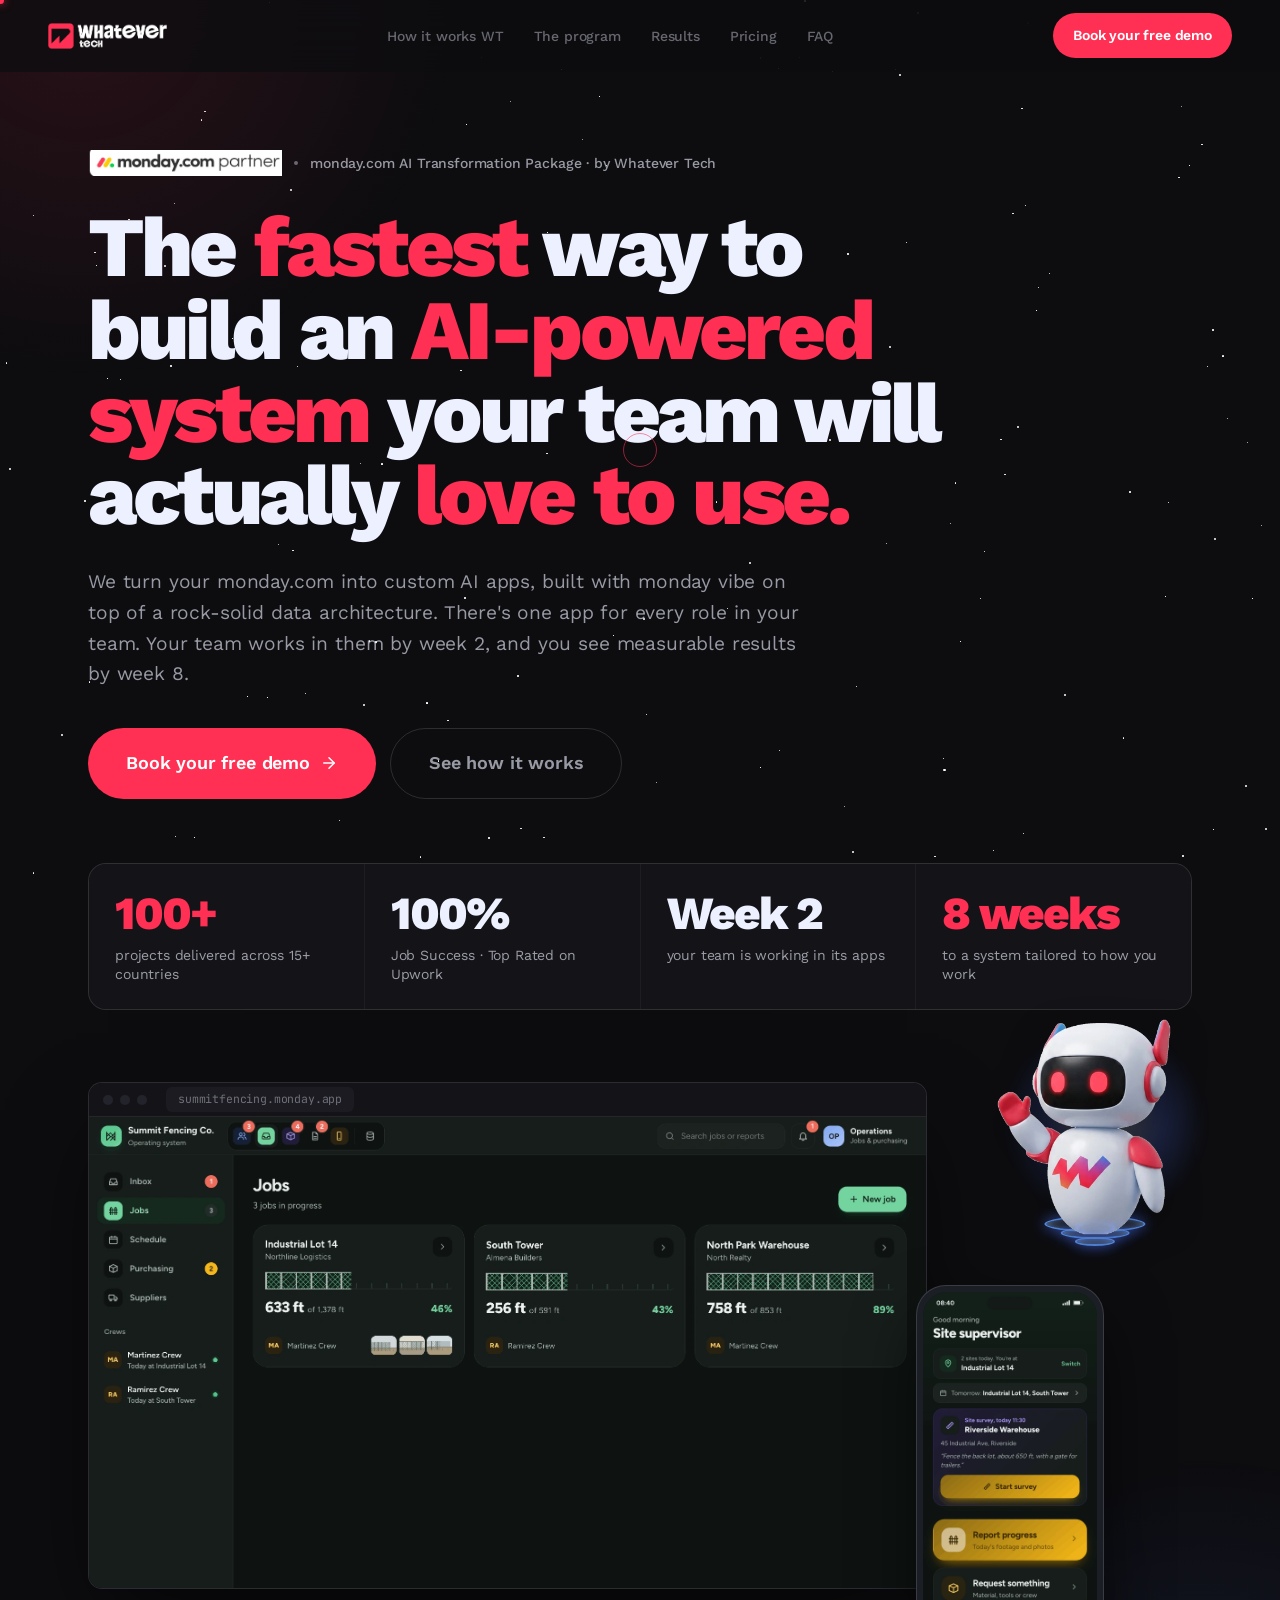
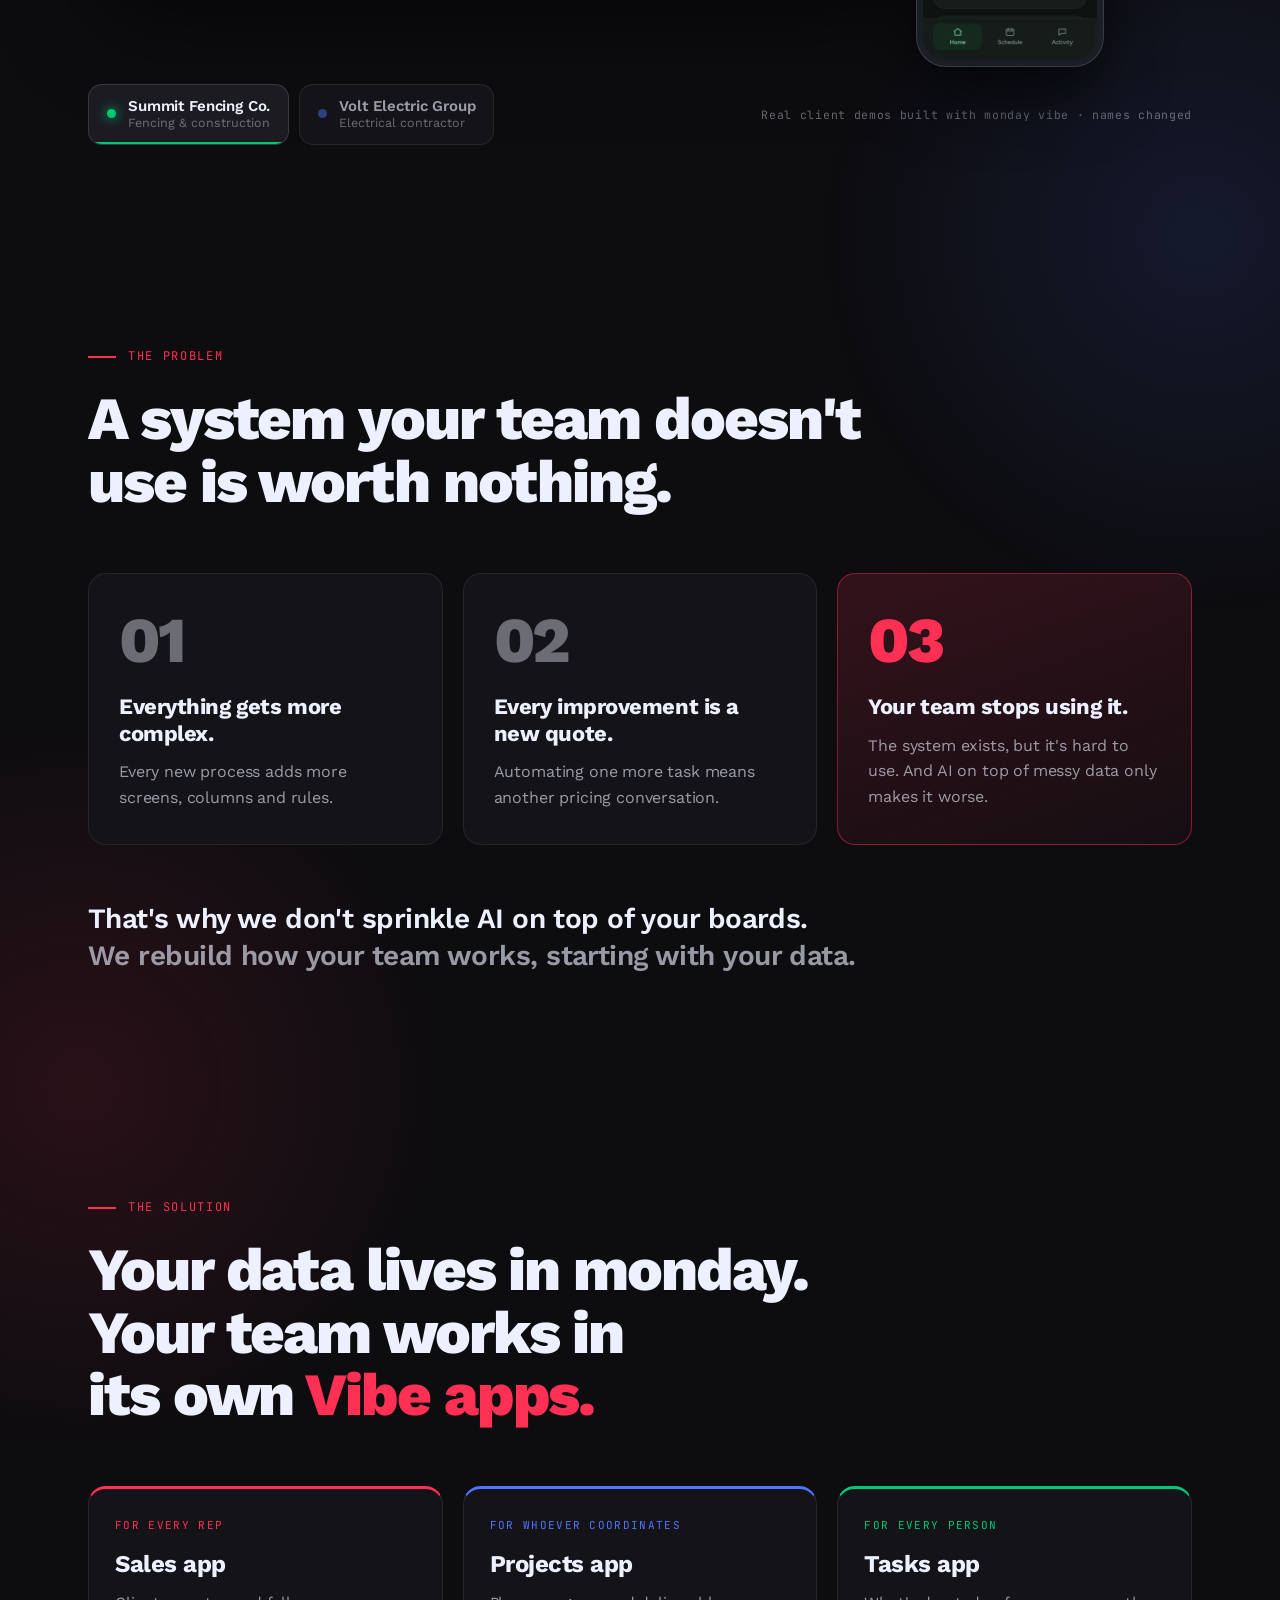
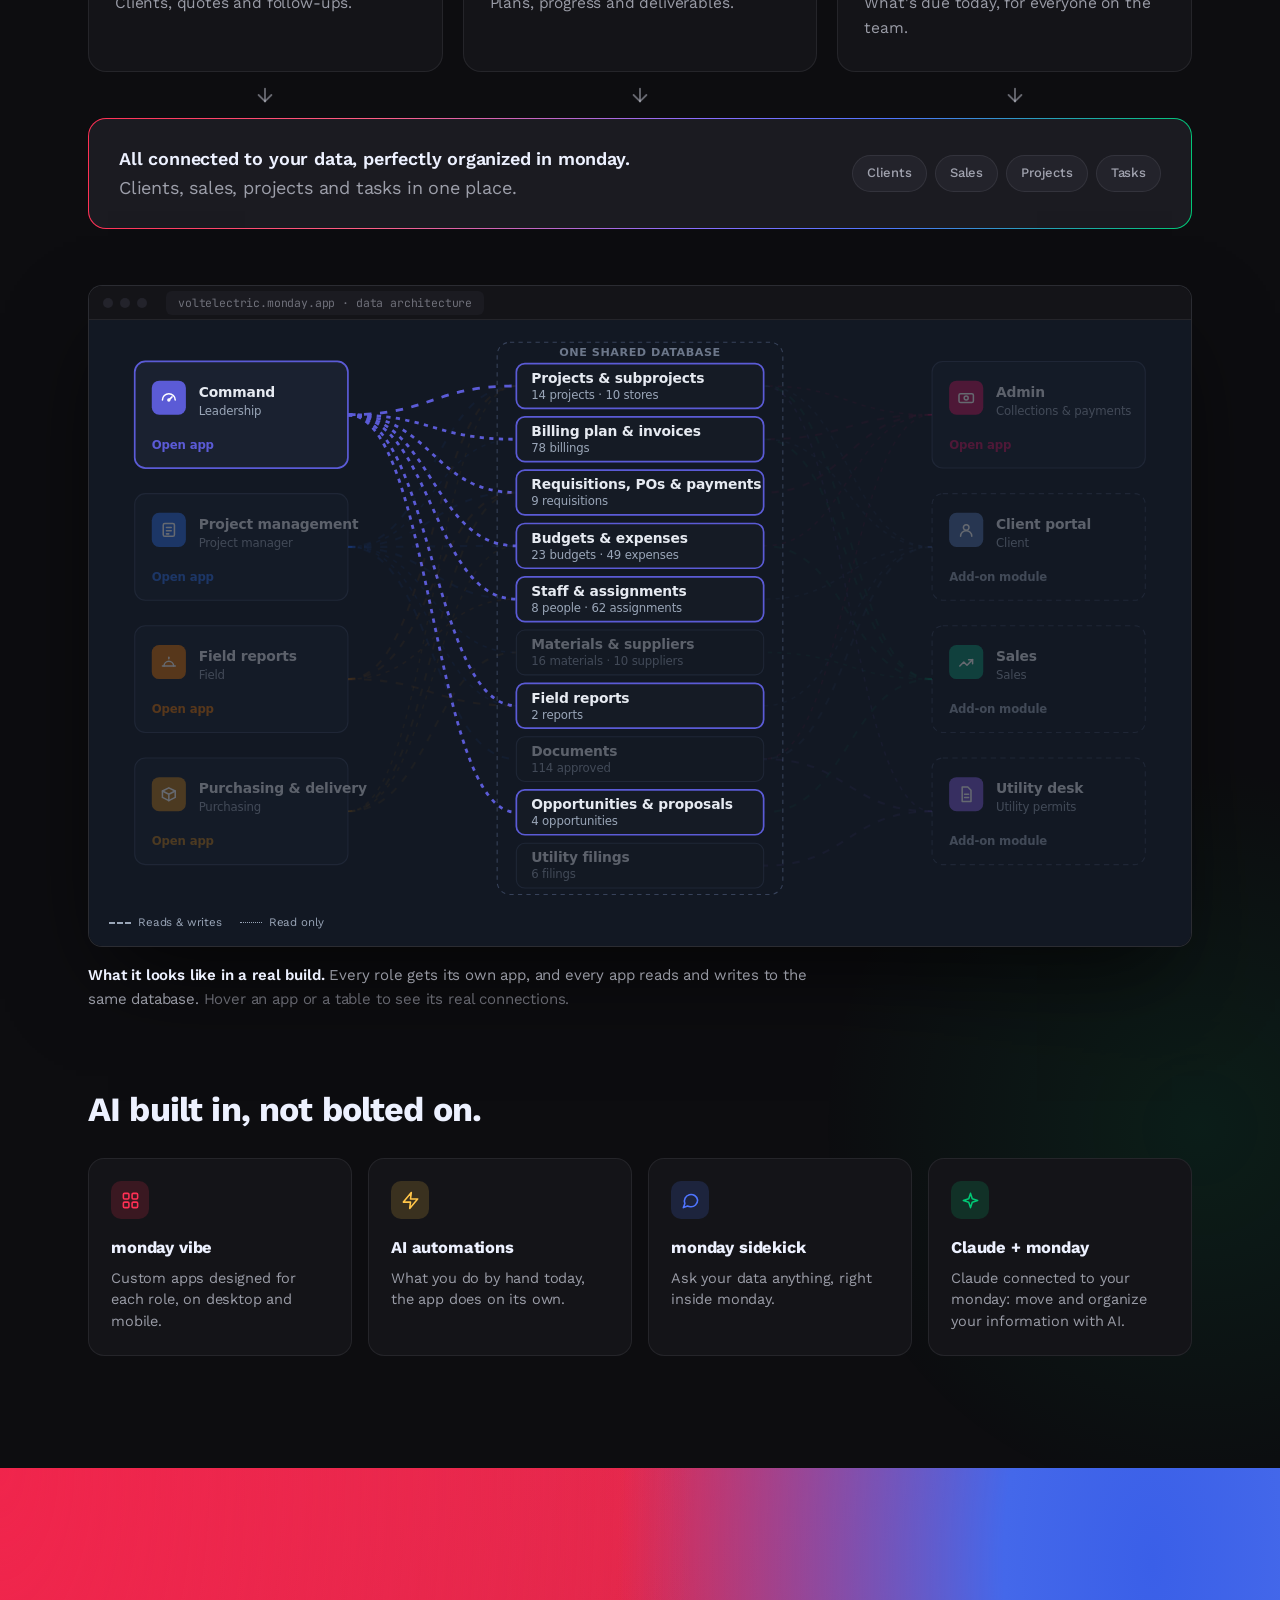
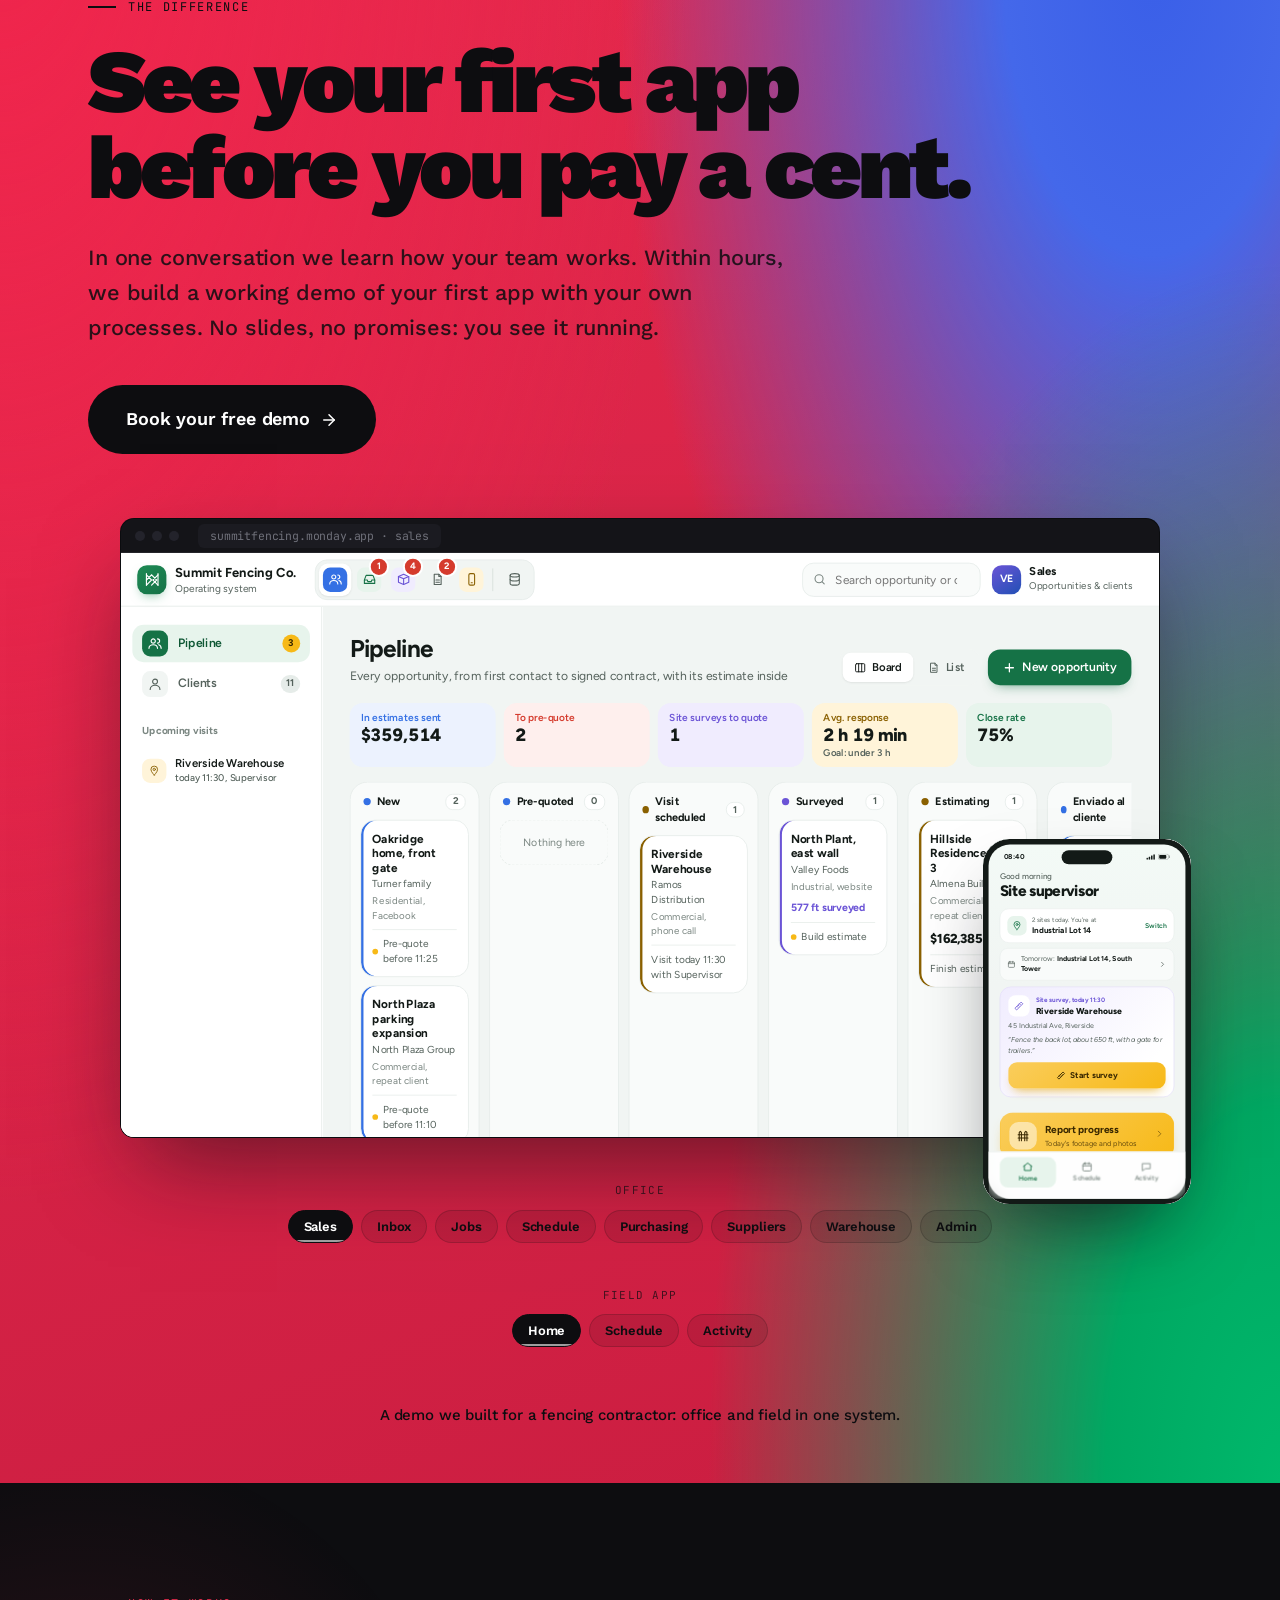
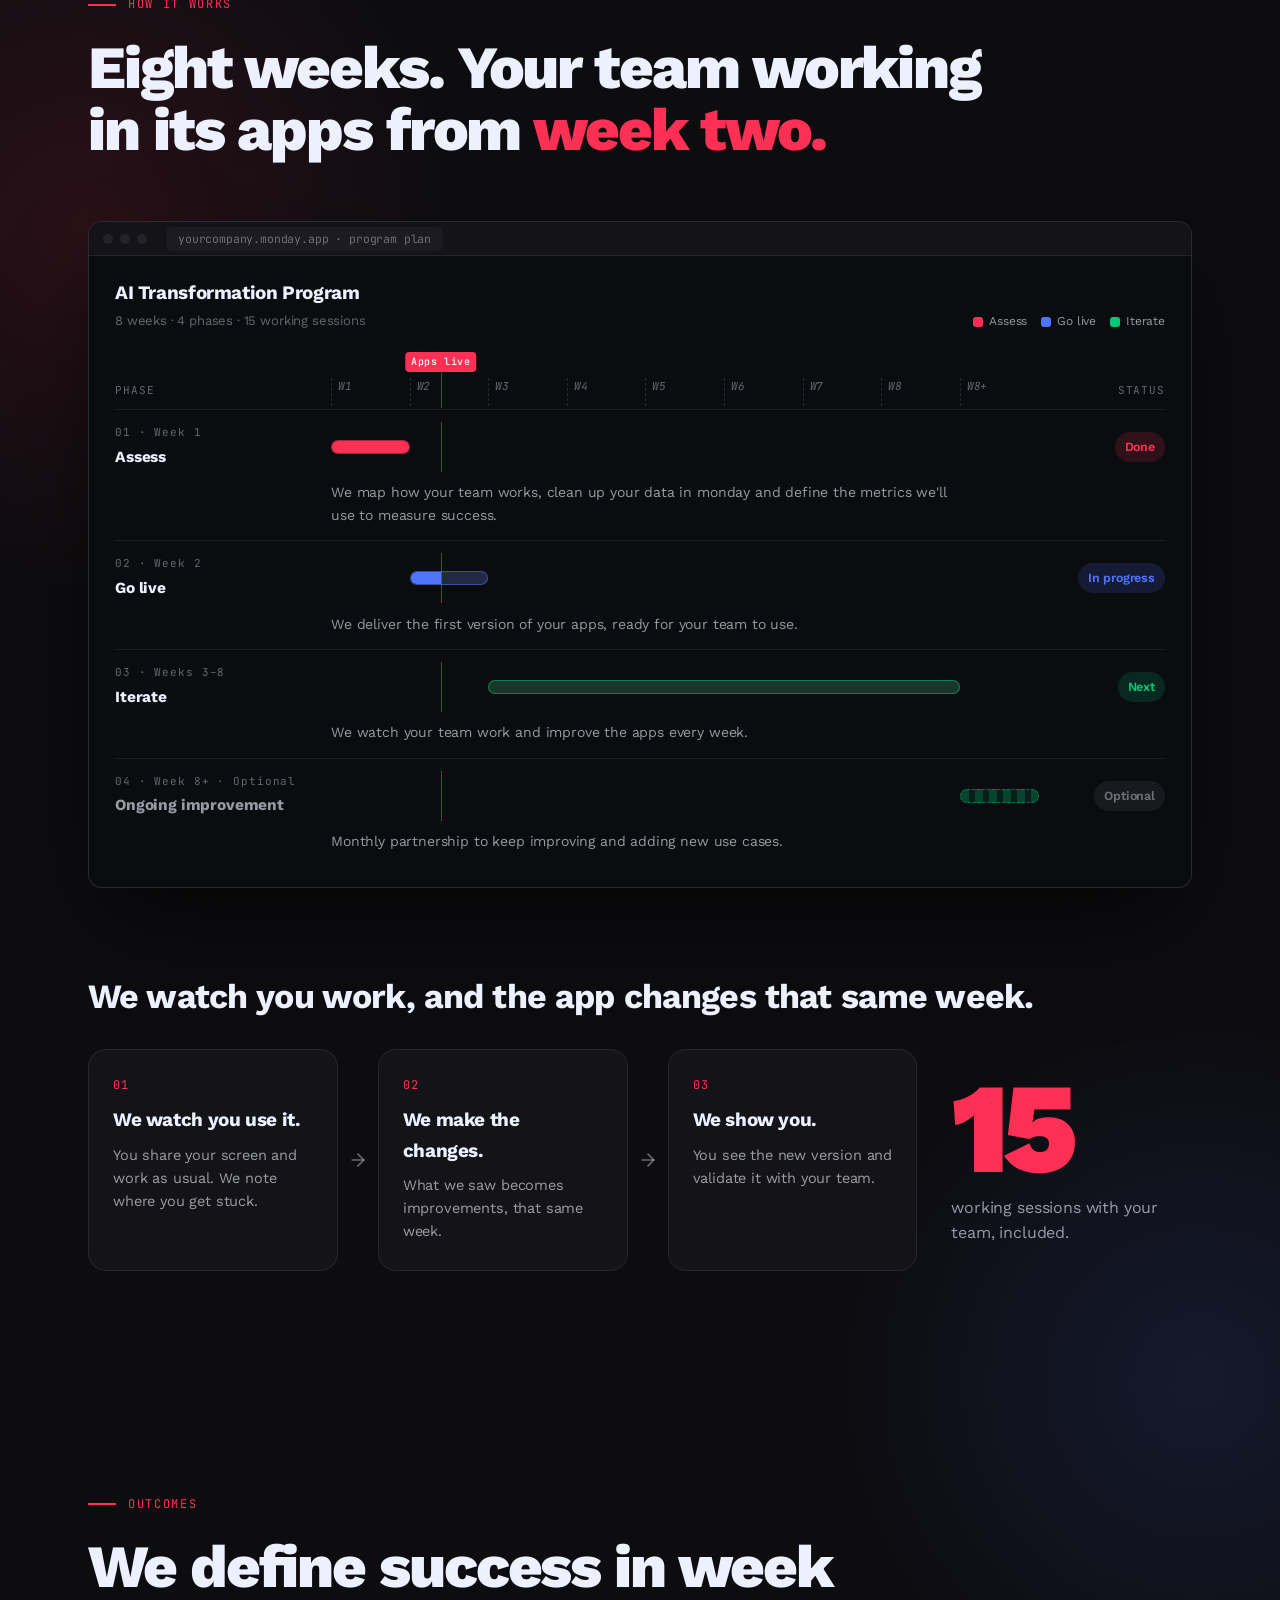
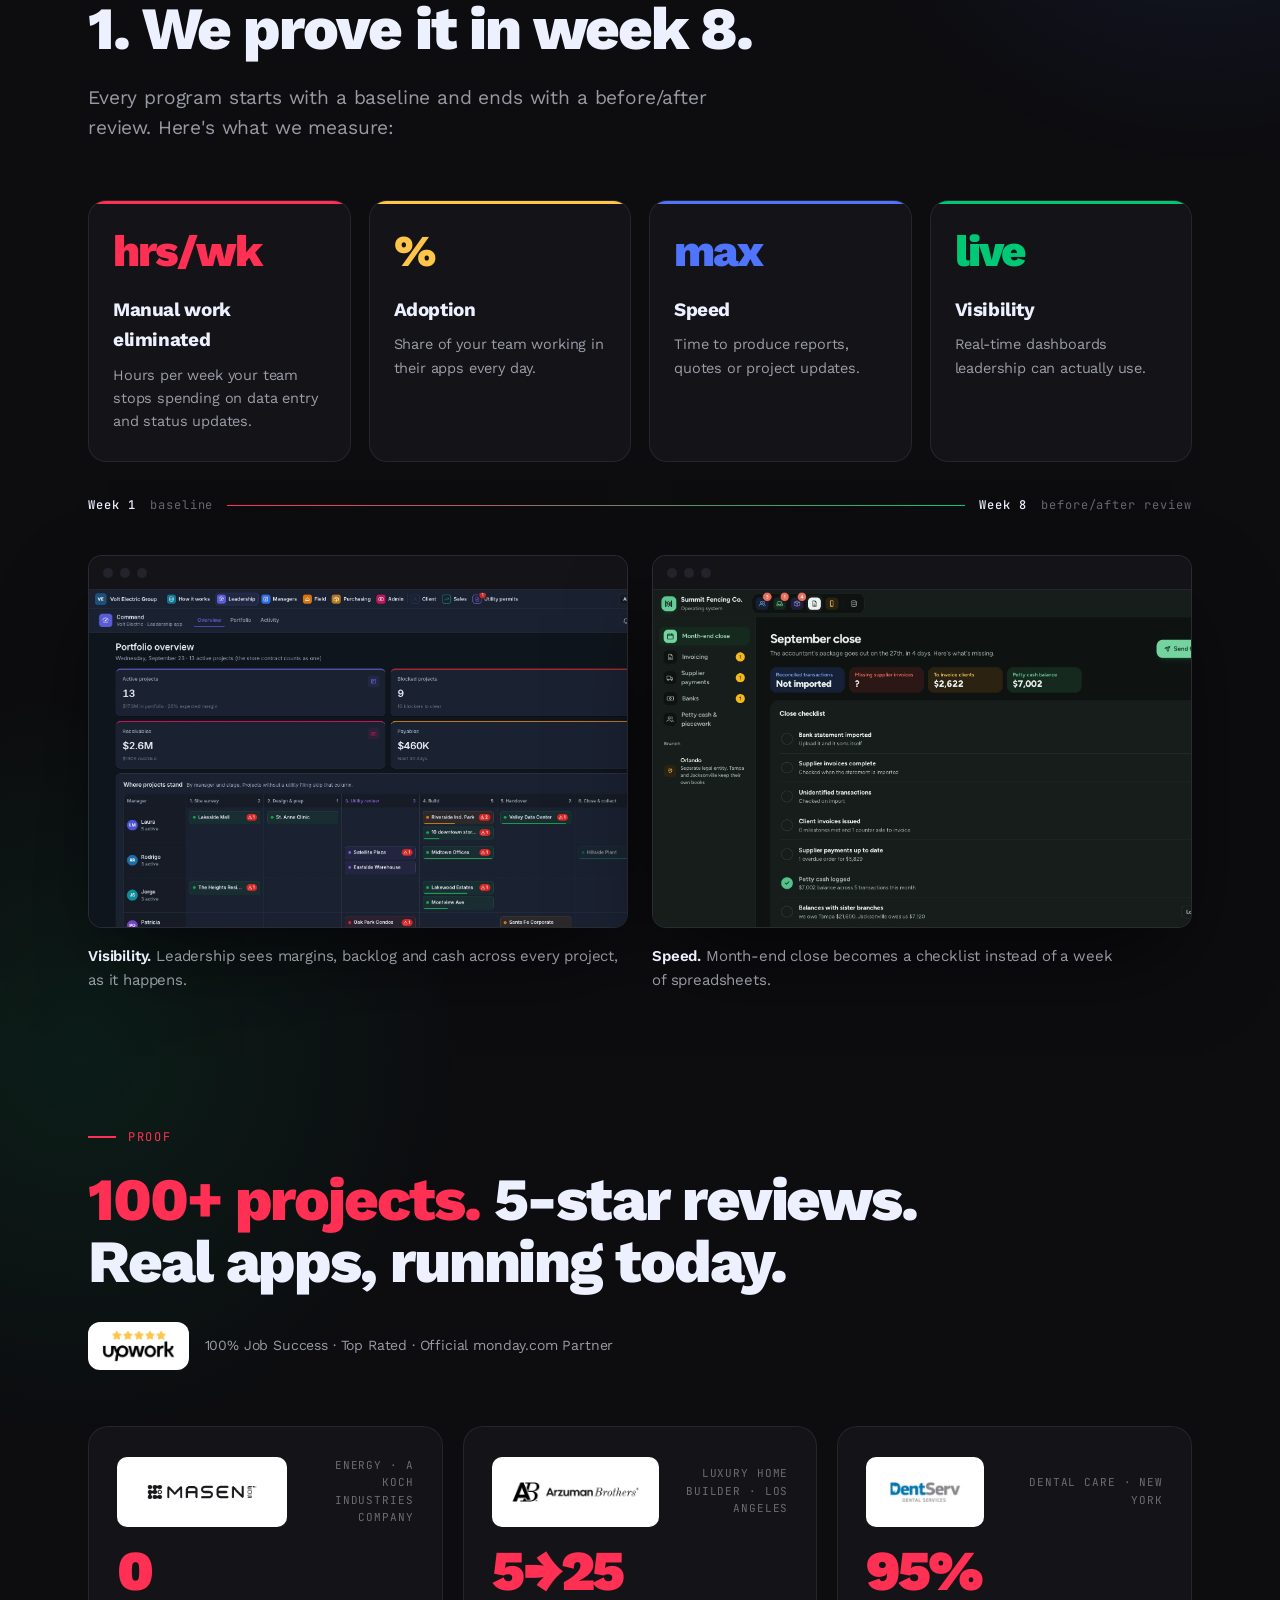
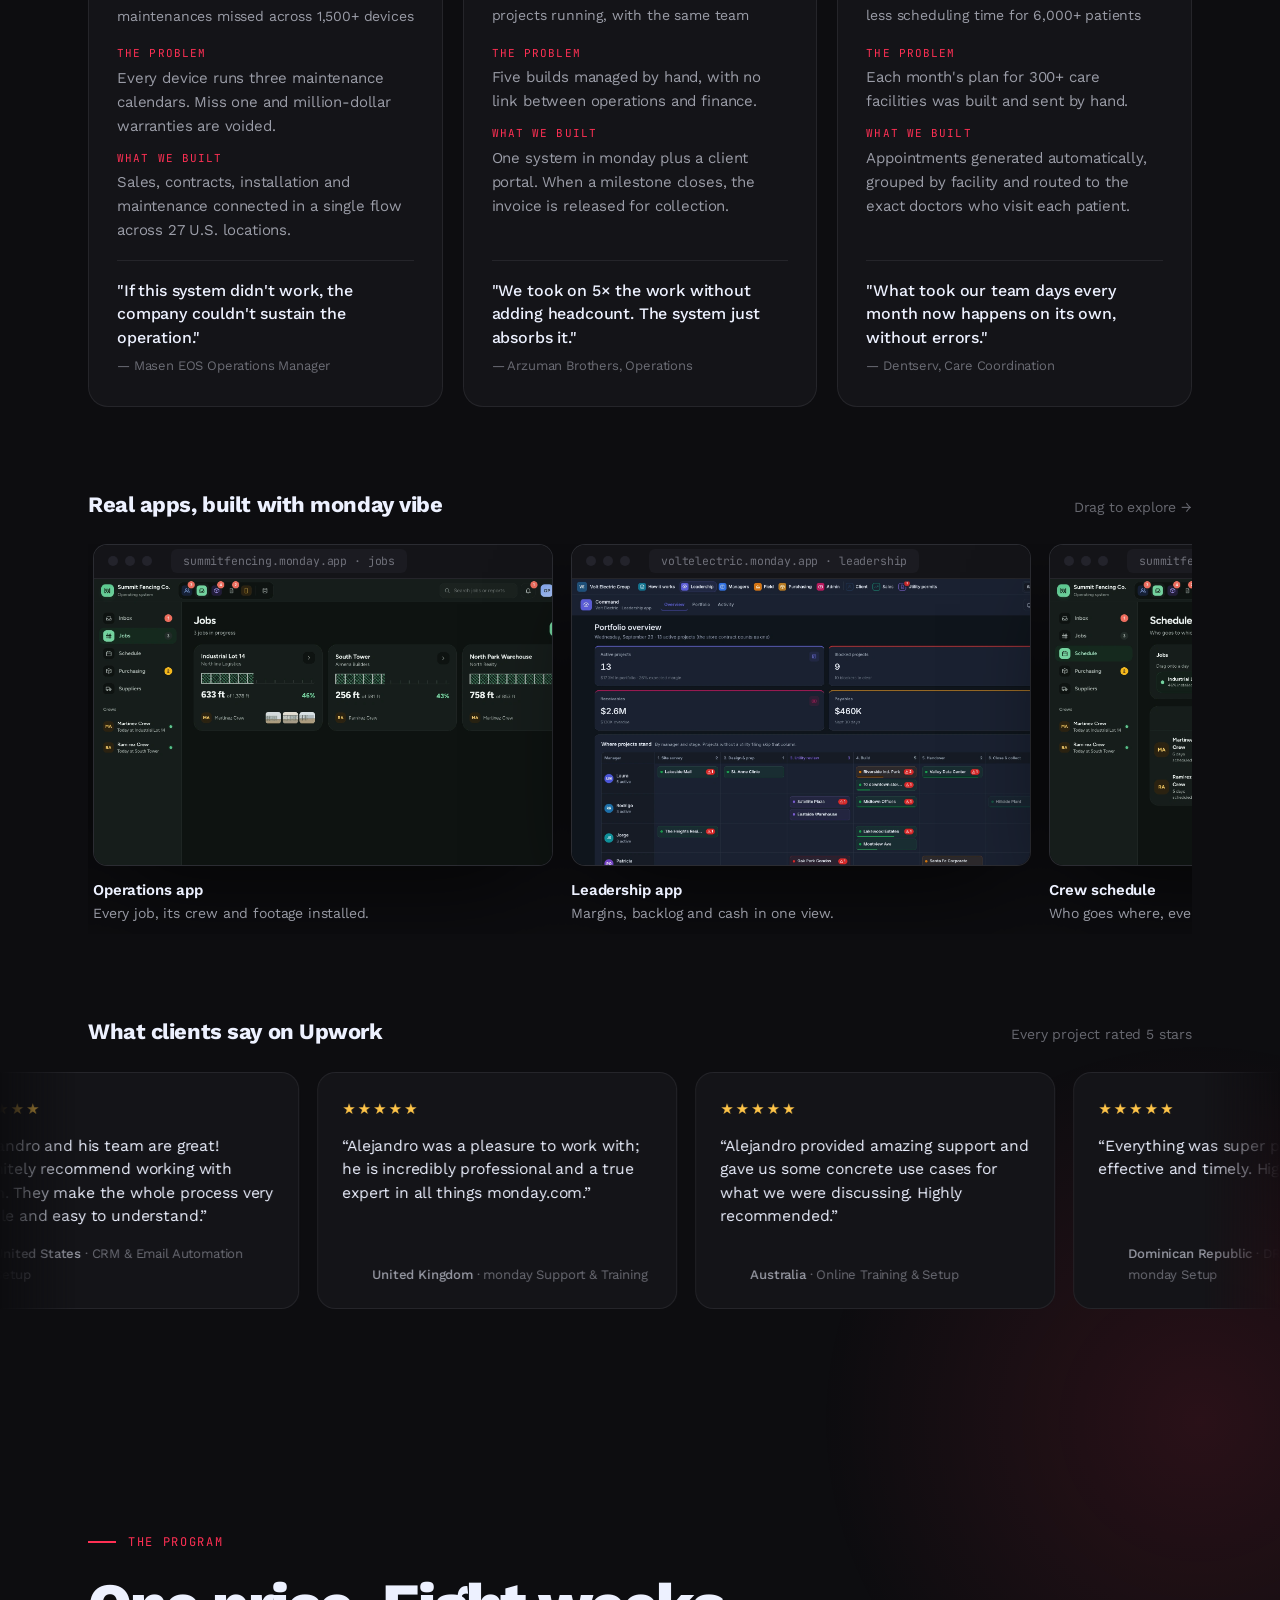
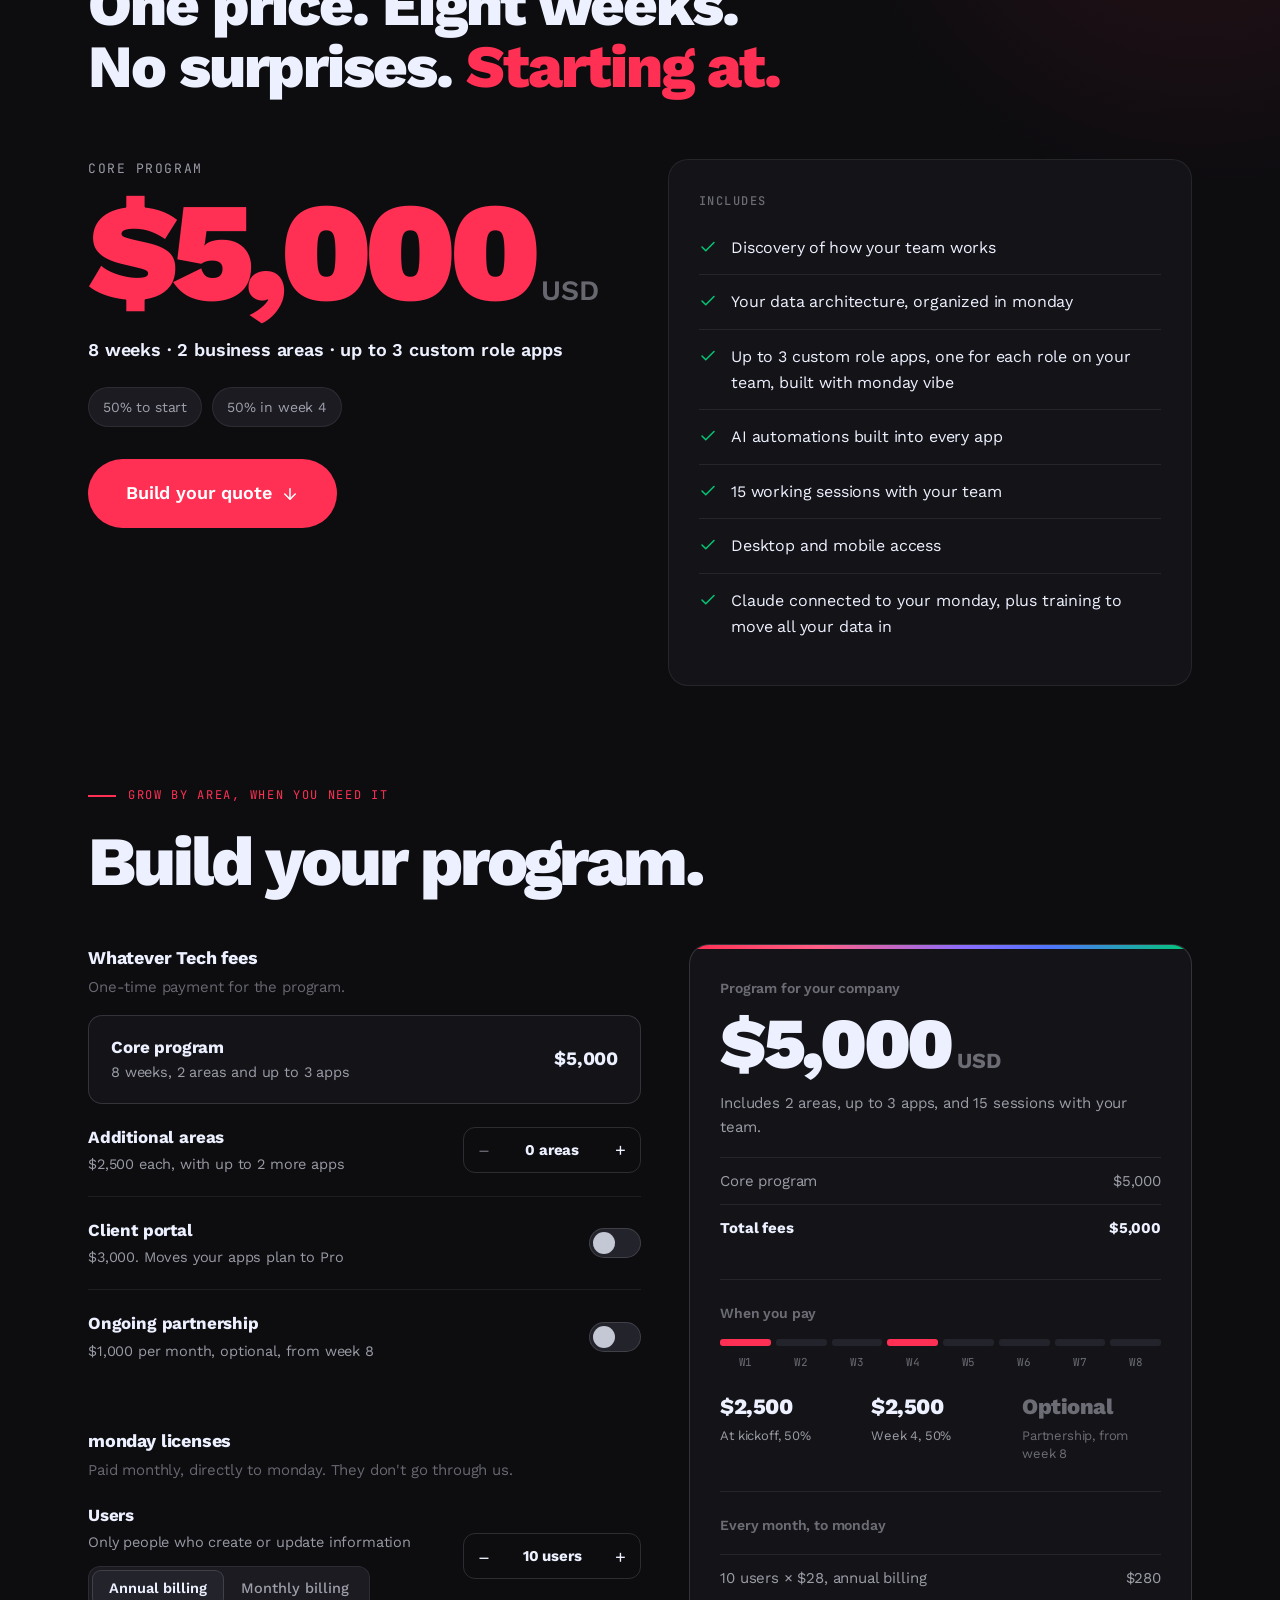
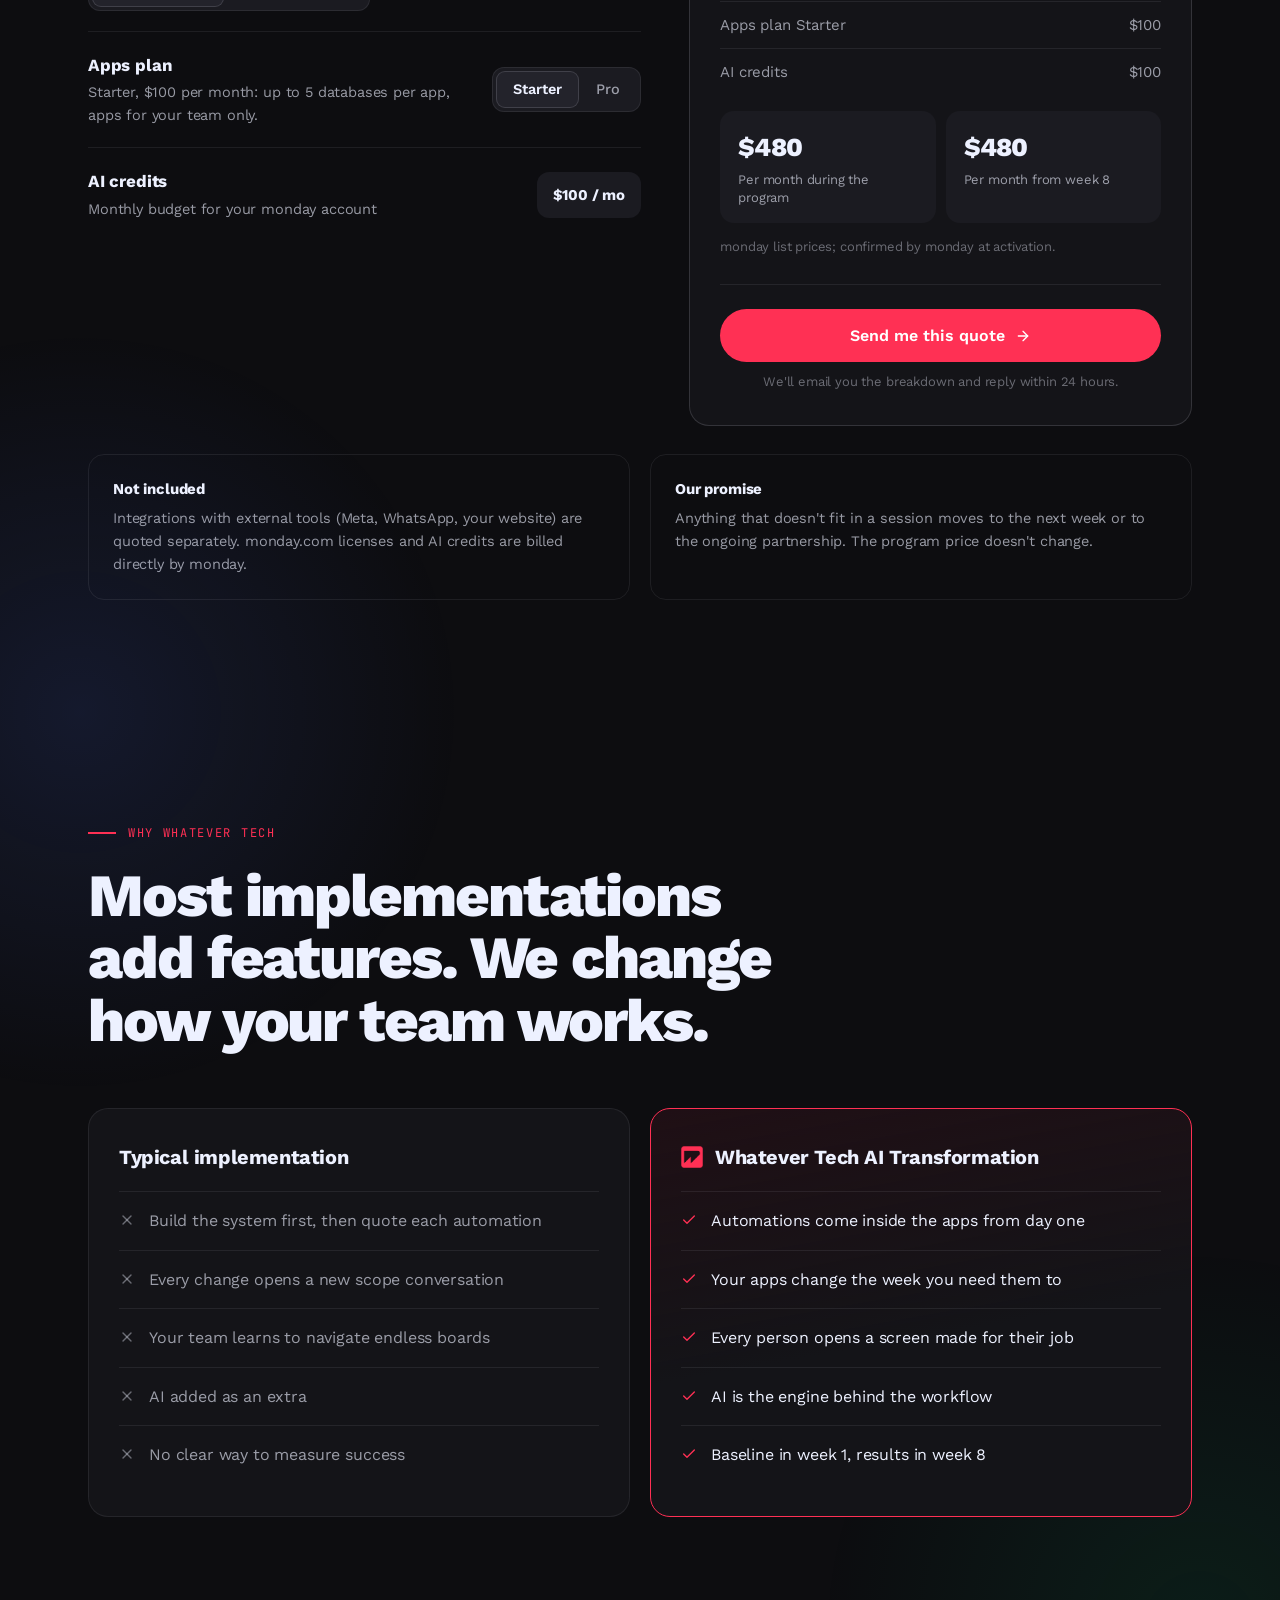
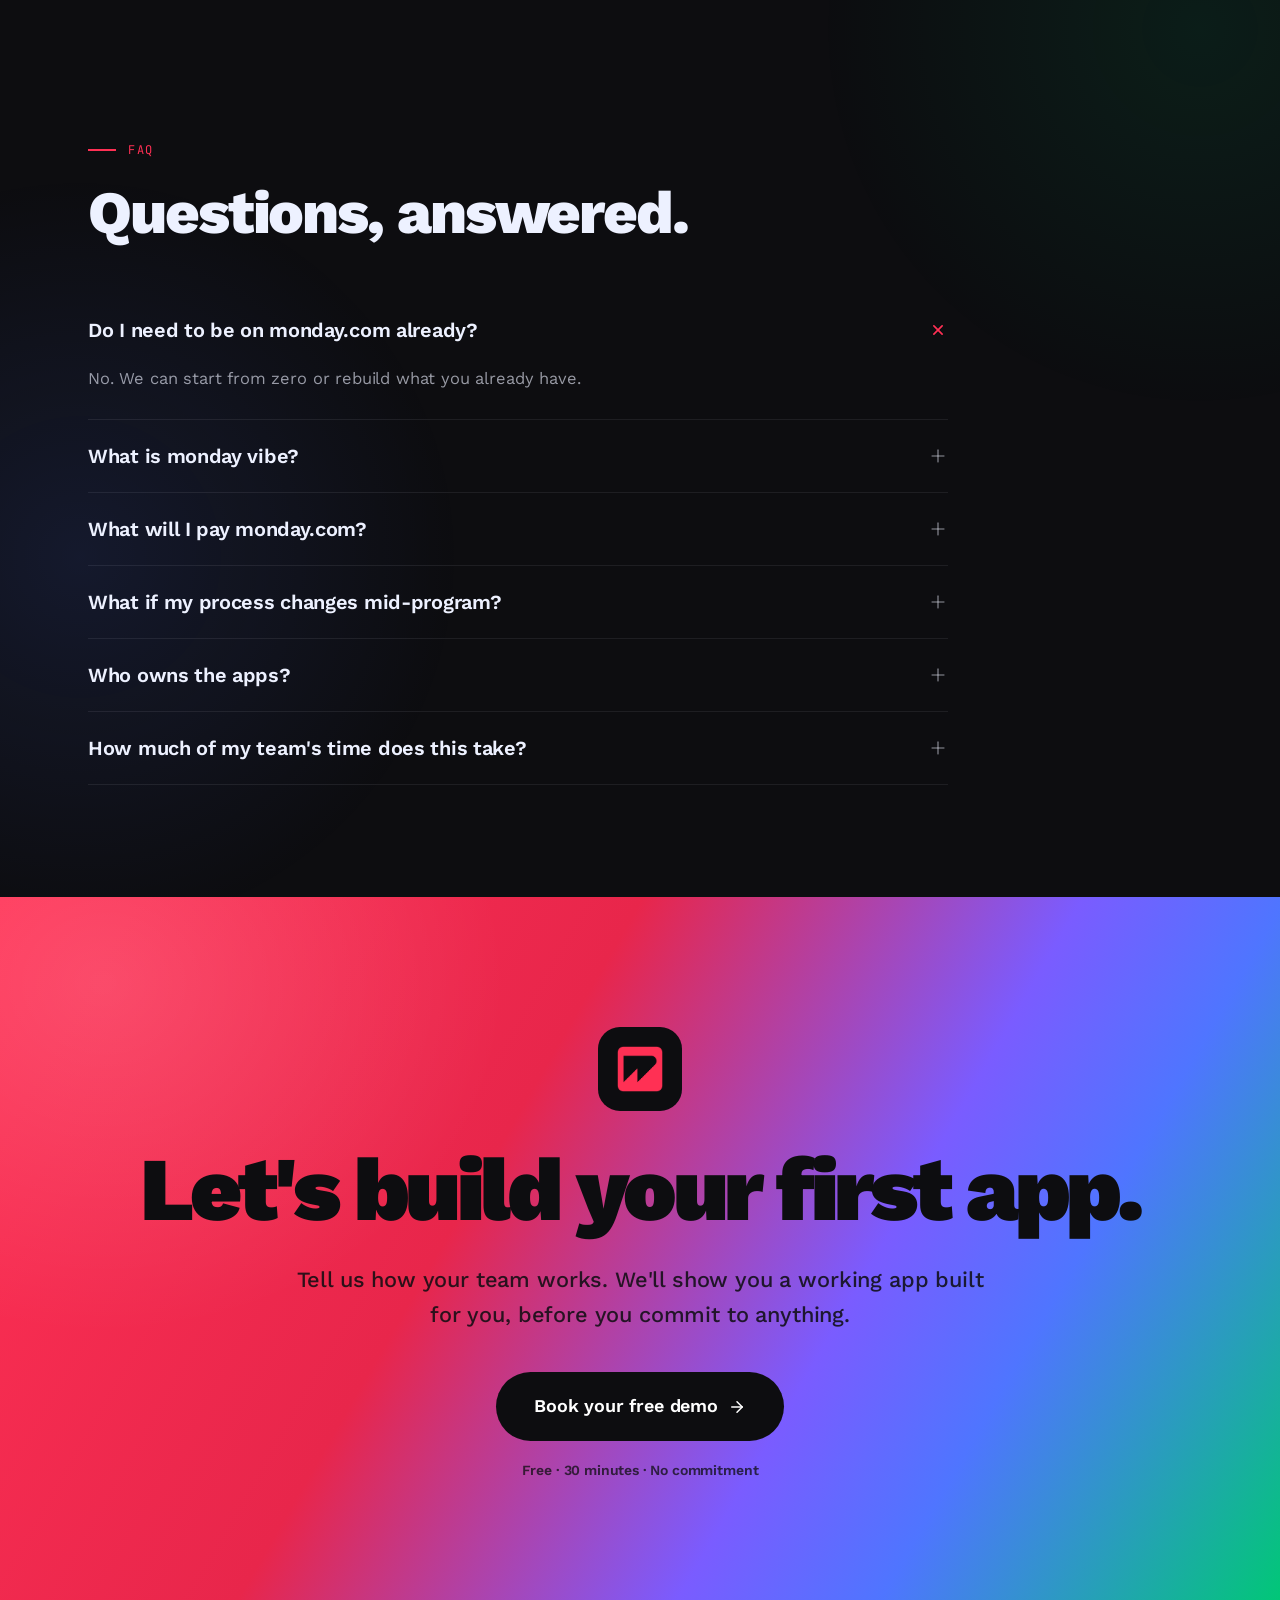
==== commit c6fceaa7: "Test: Deploy" ====
--- a/index.html
+++ b/index.html
@@ -30,7 +30,7 @@
 <nav class="top" id="nav">
 <a href="#hero" class="nav-logo"><img src="assets/logo-full-light.png" alt="Whatever Tech"></a>
 <ul class="nav-links">
-<li><a href="#how">How it works</a></li>
+<li><a href="#how">How it works WT</a></li>
 <li><a href="#program">The program</a></li>
 <li><a href="#proof">Results</a></li>
 <li><a href="#pricing">Pricing</a></li>
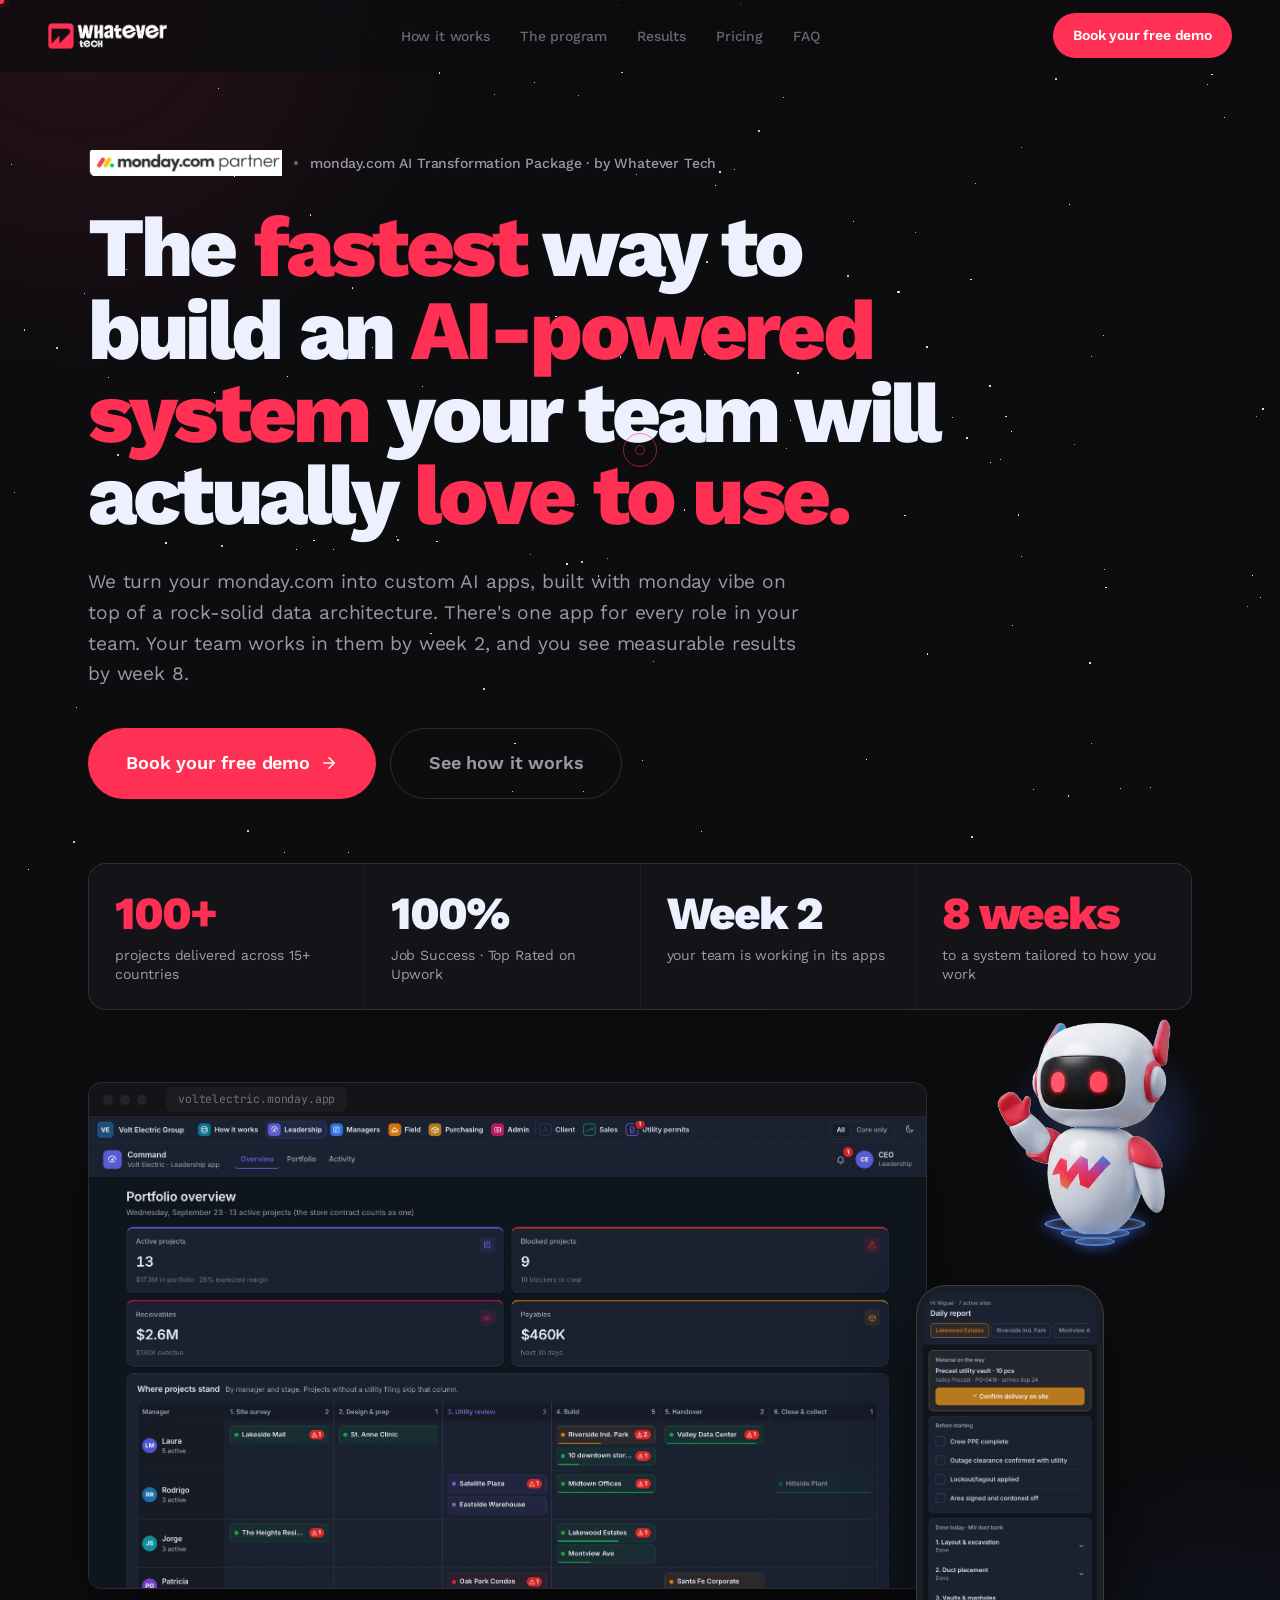
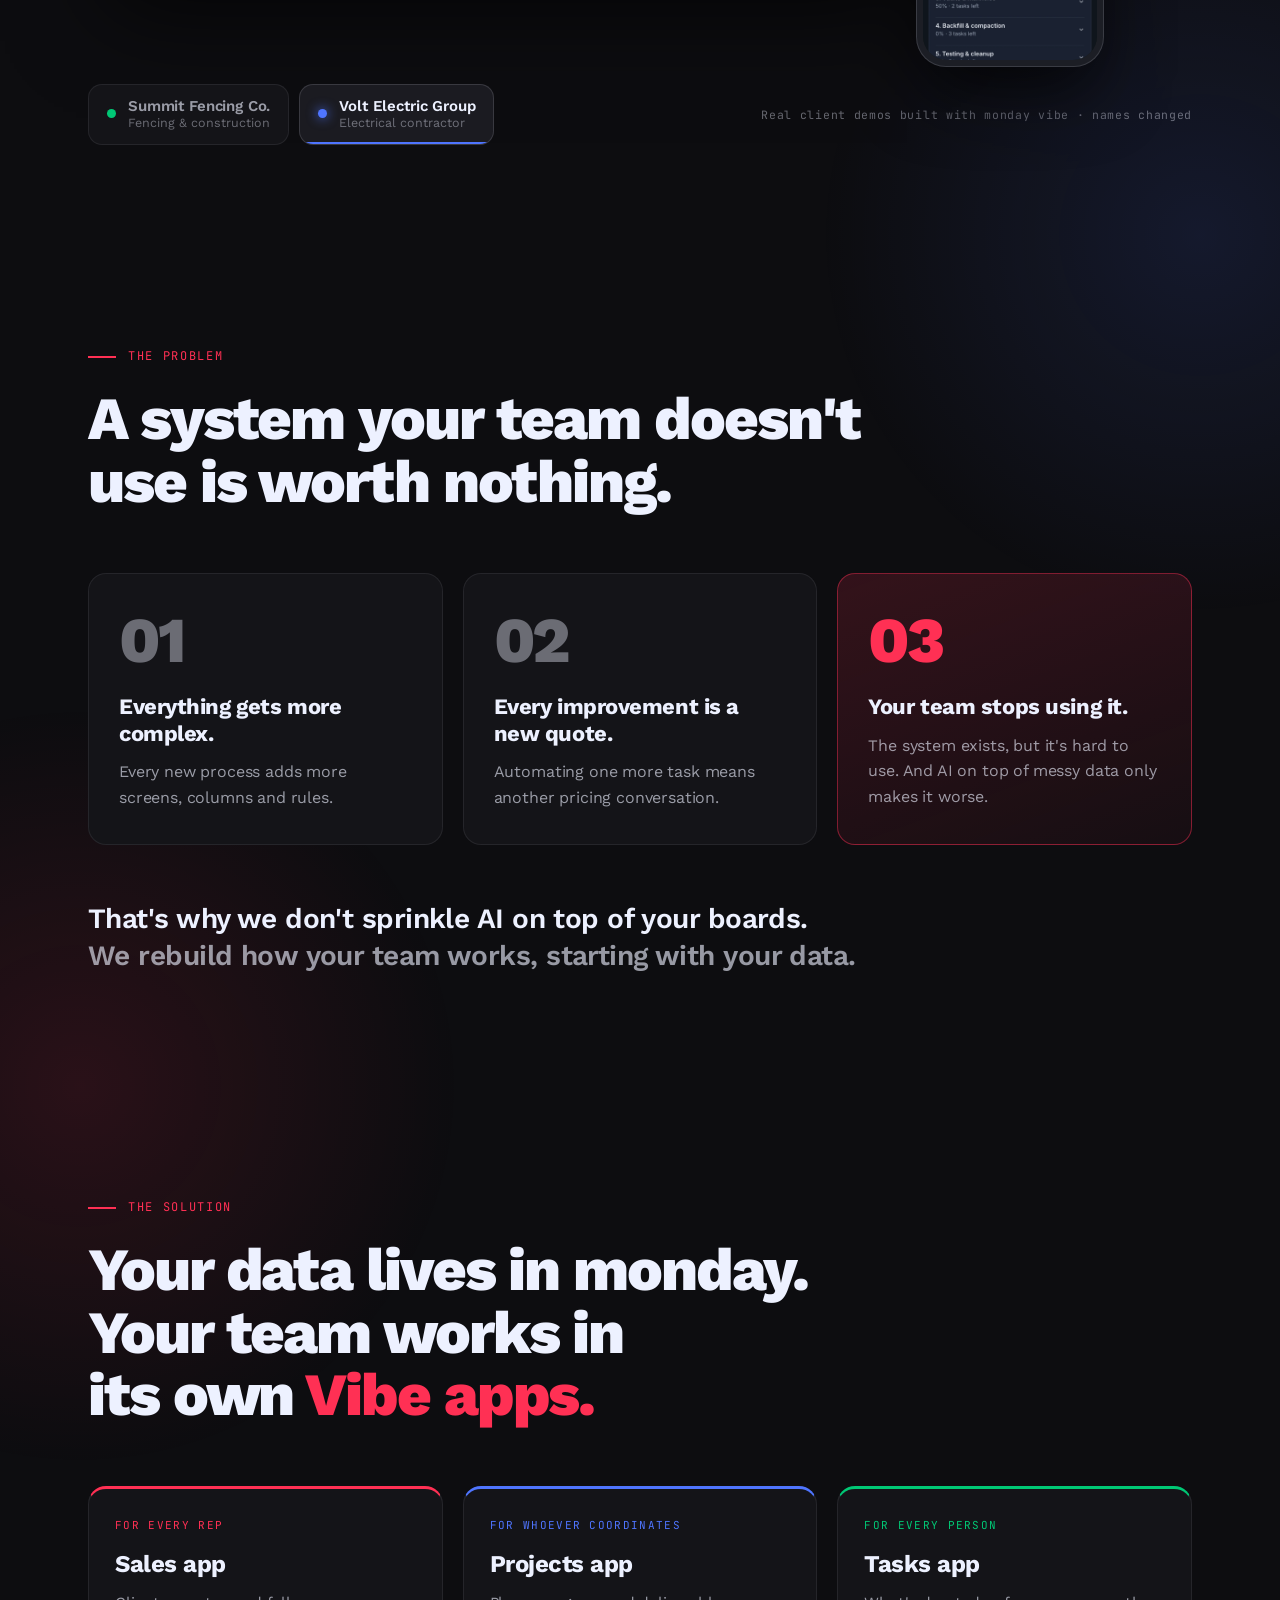
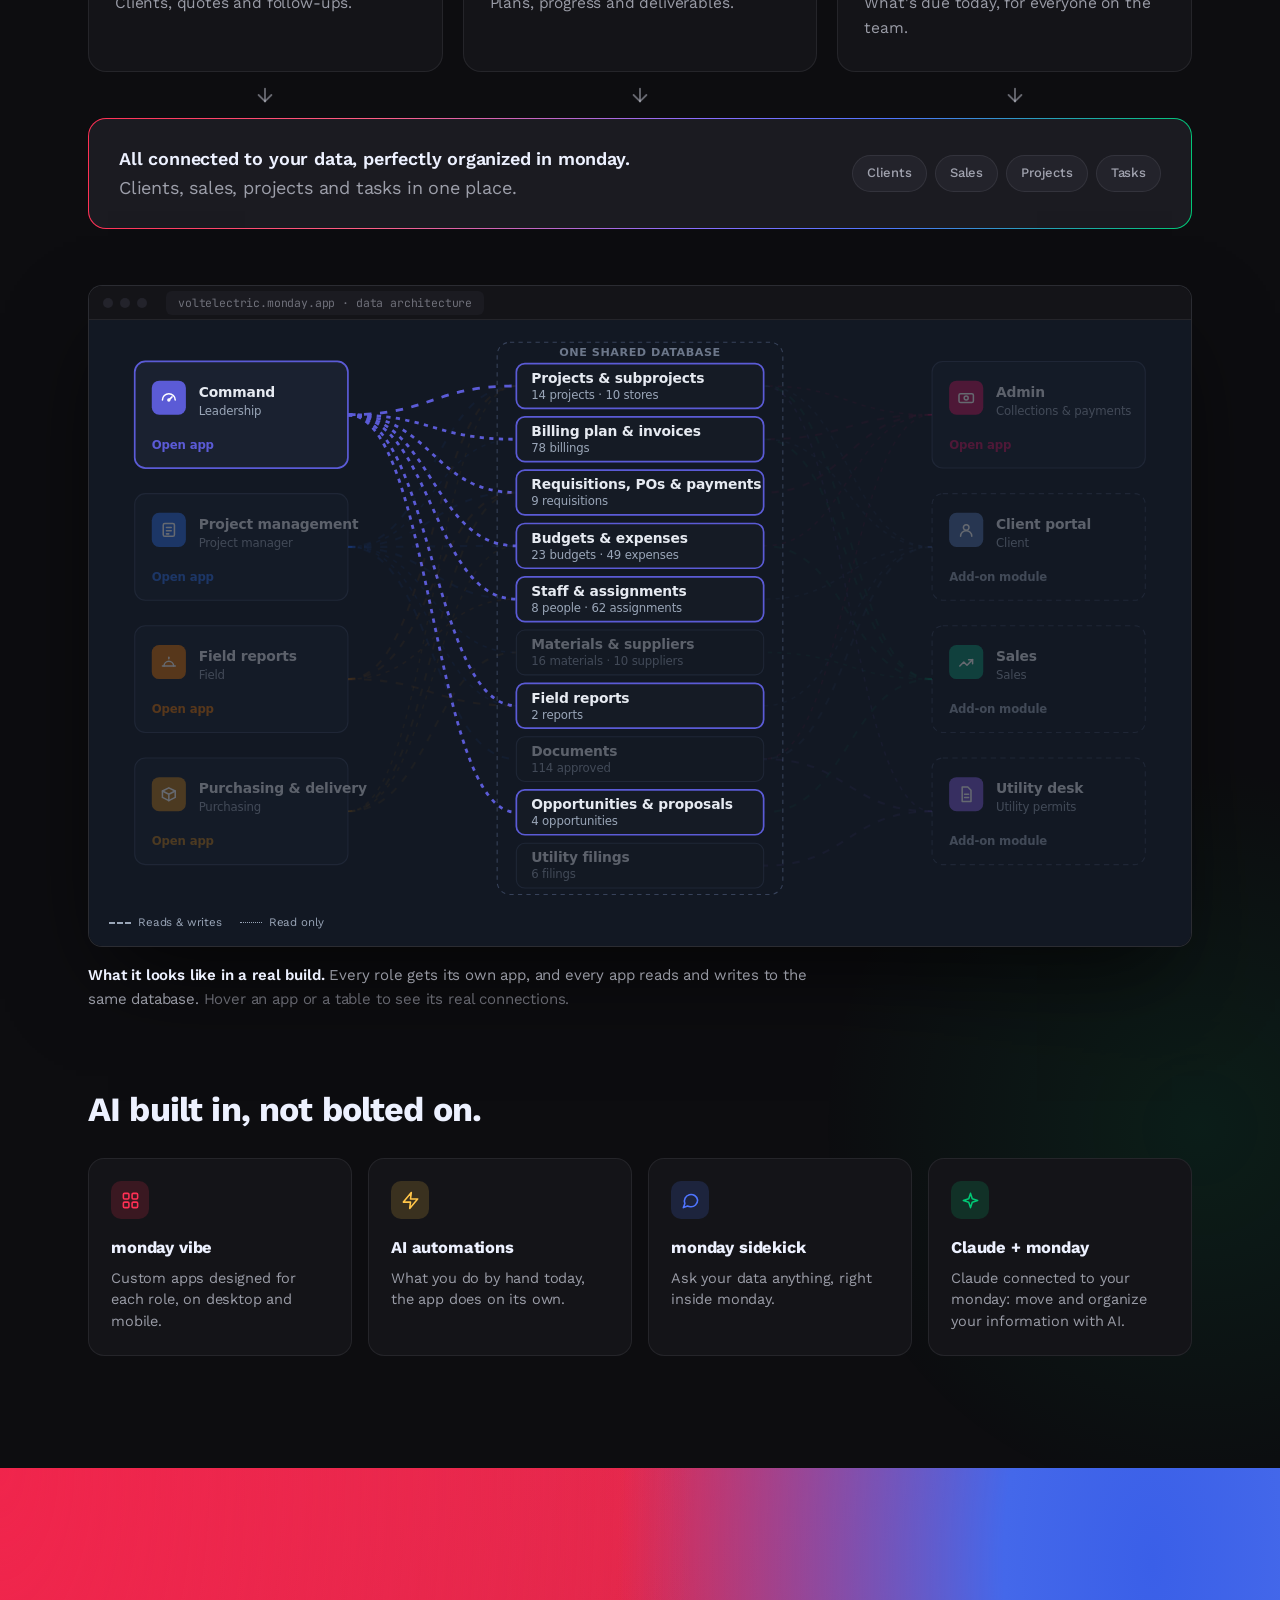
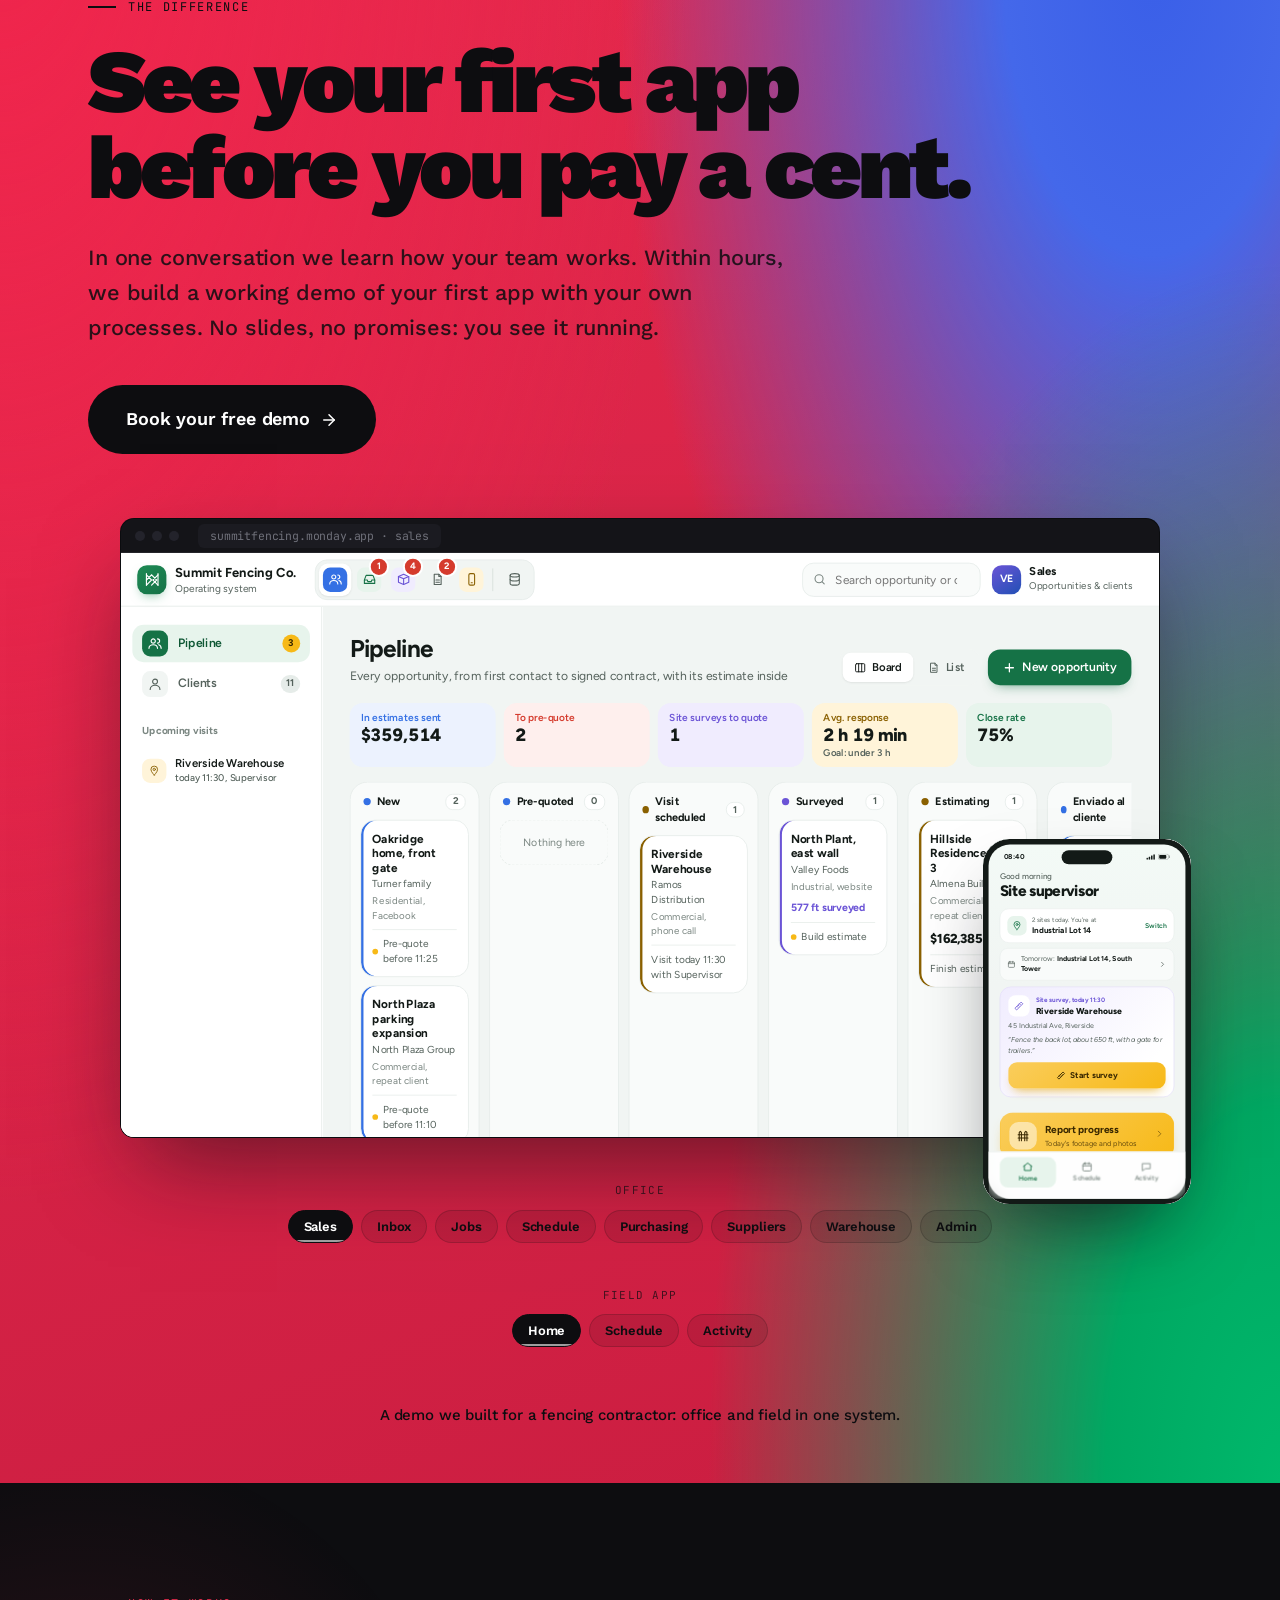
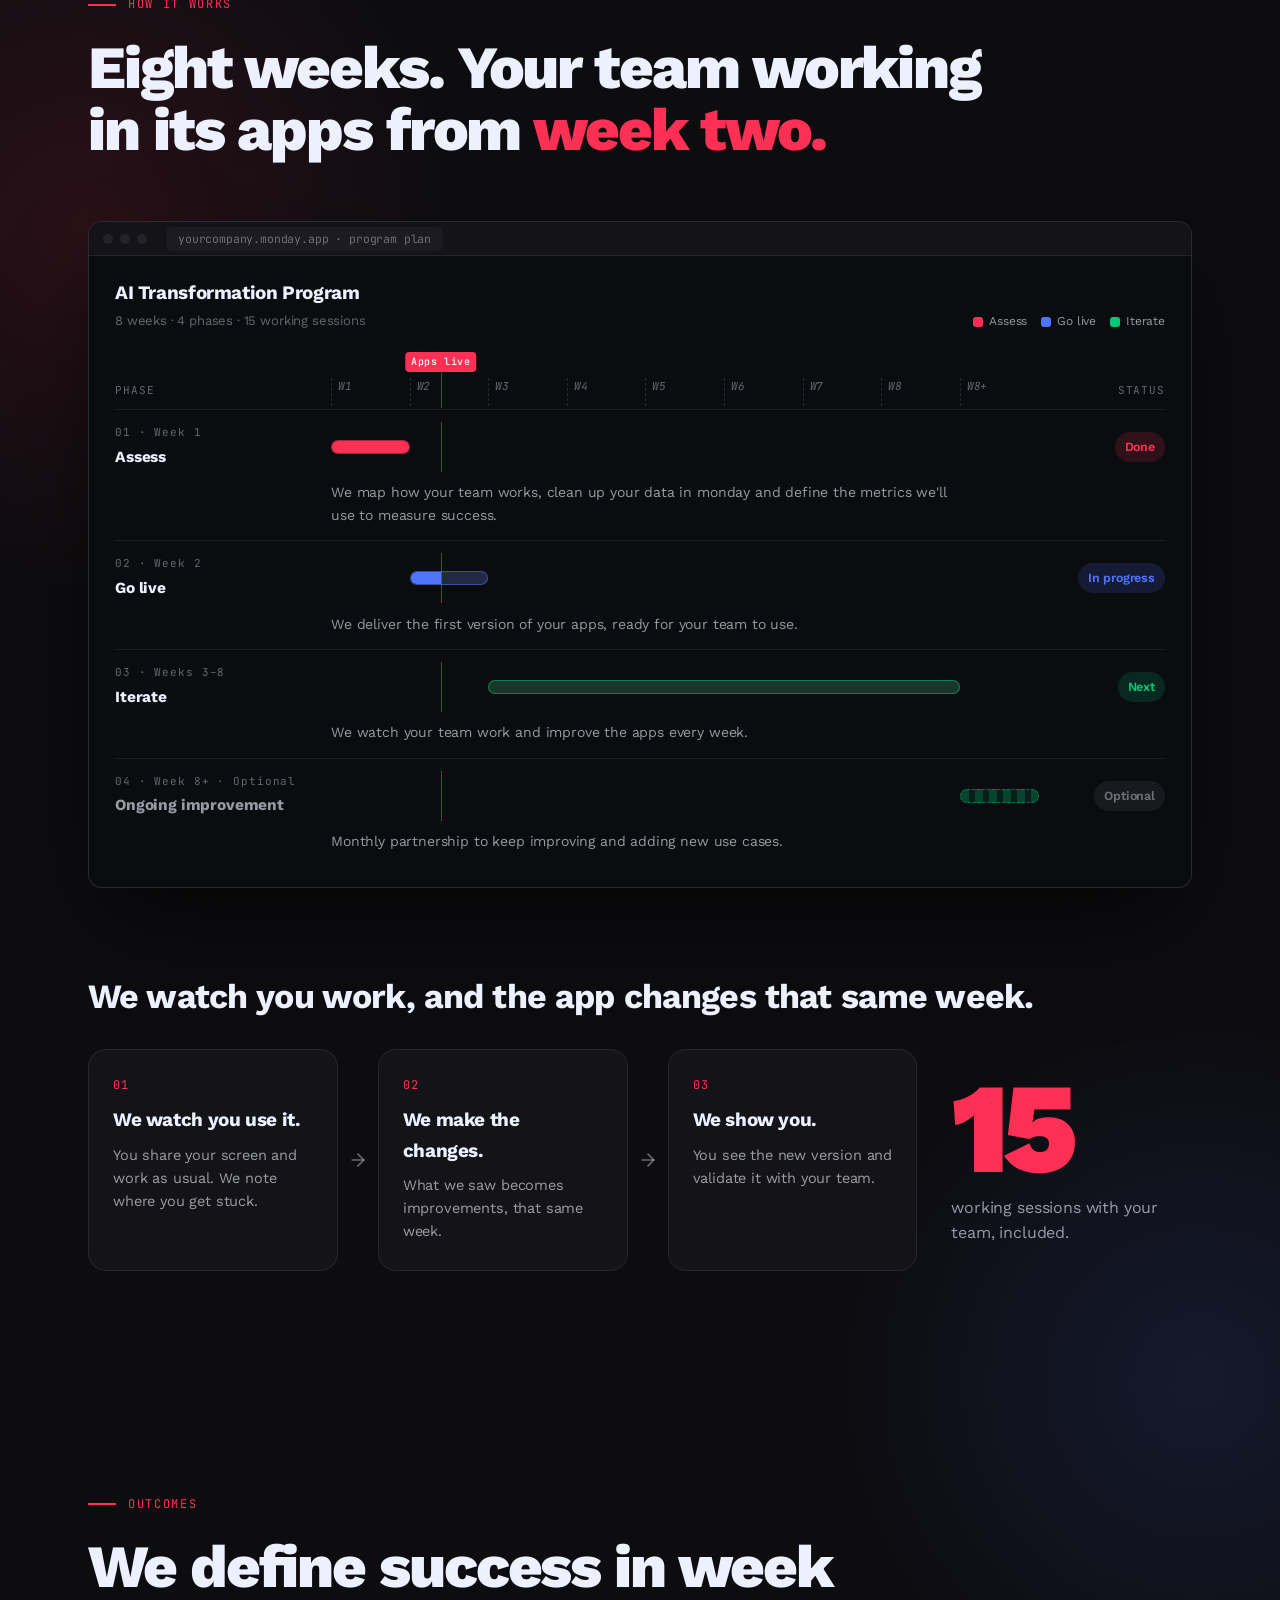
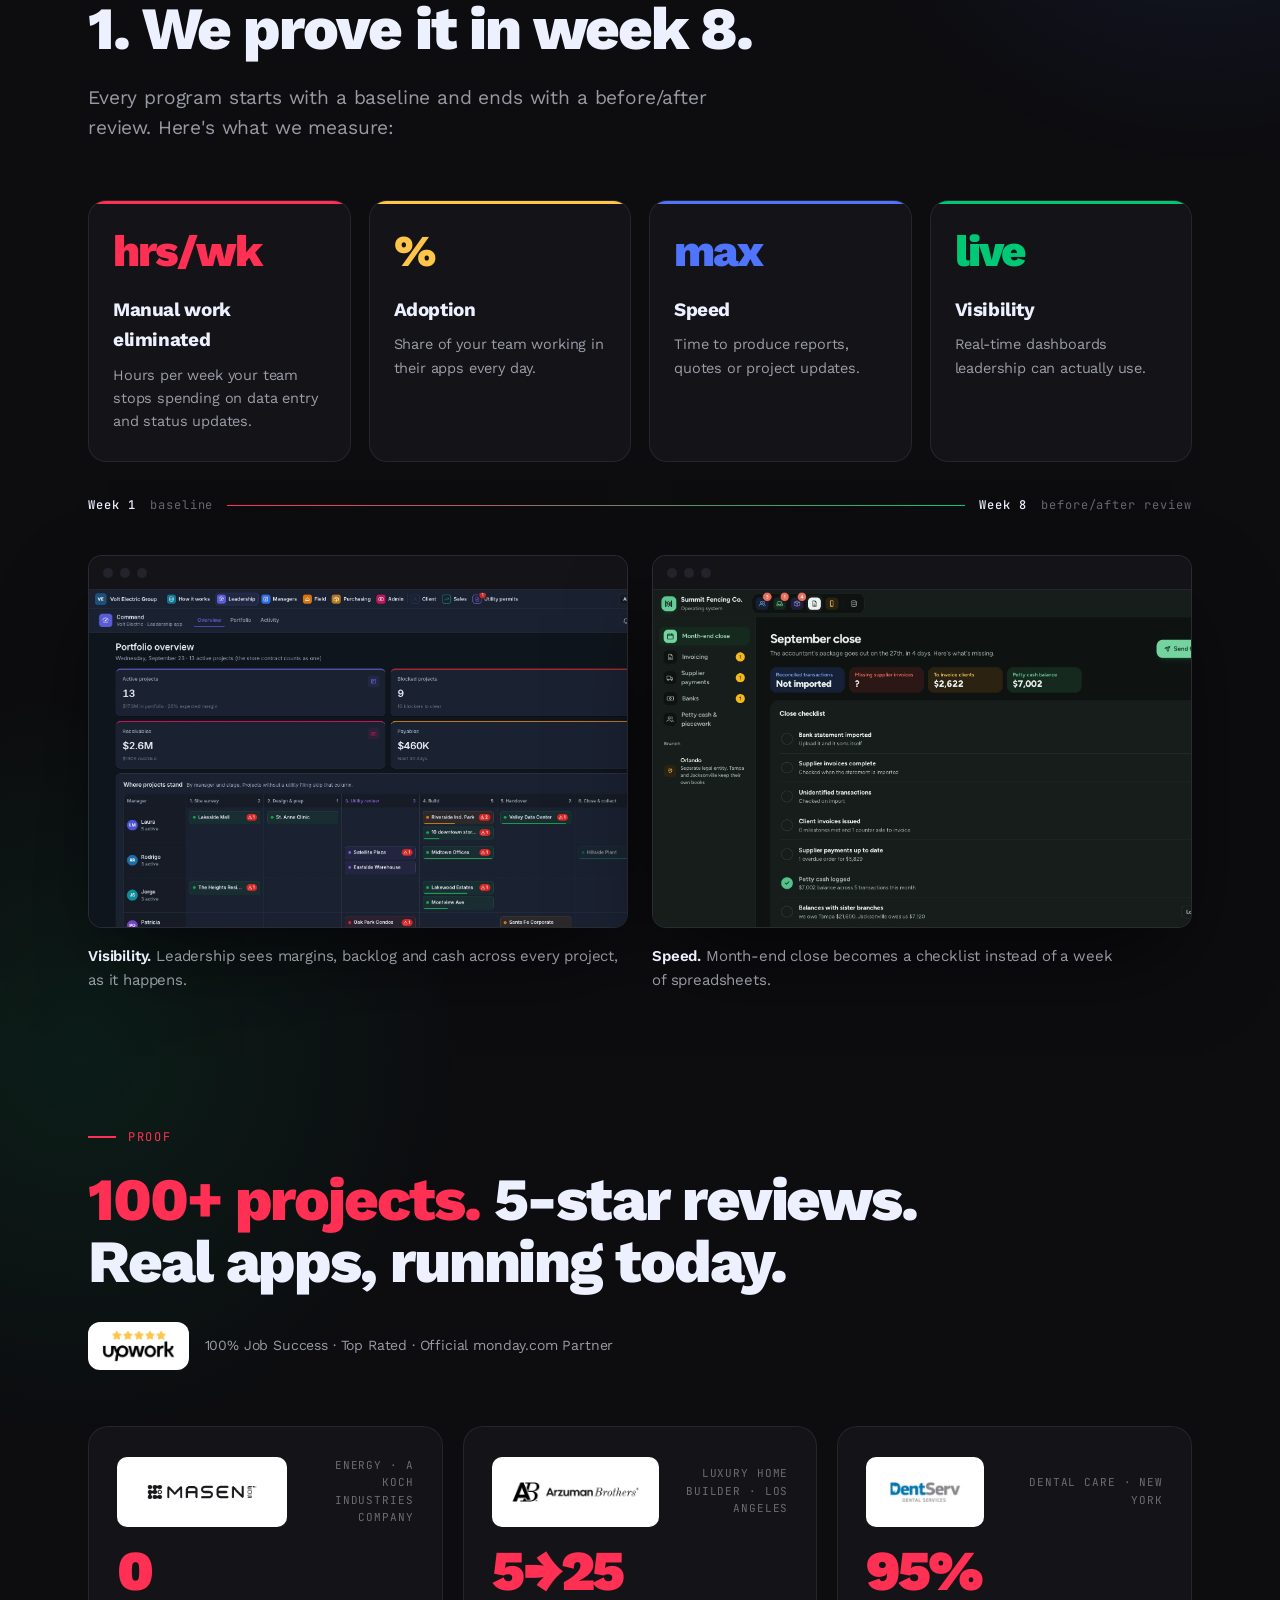
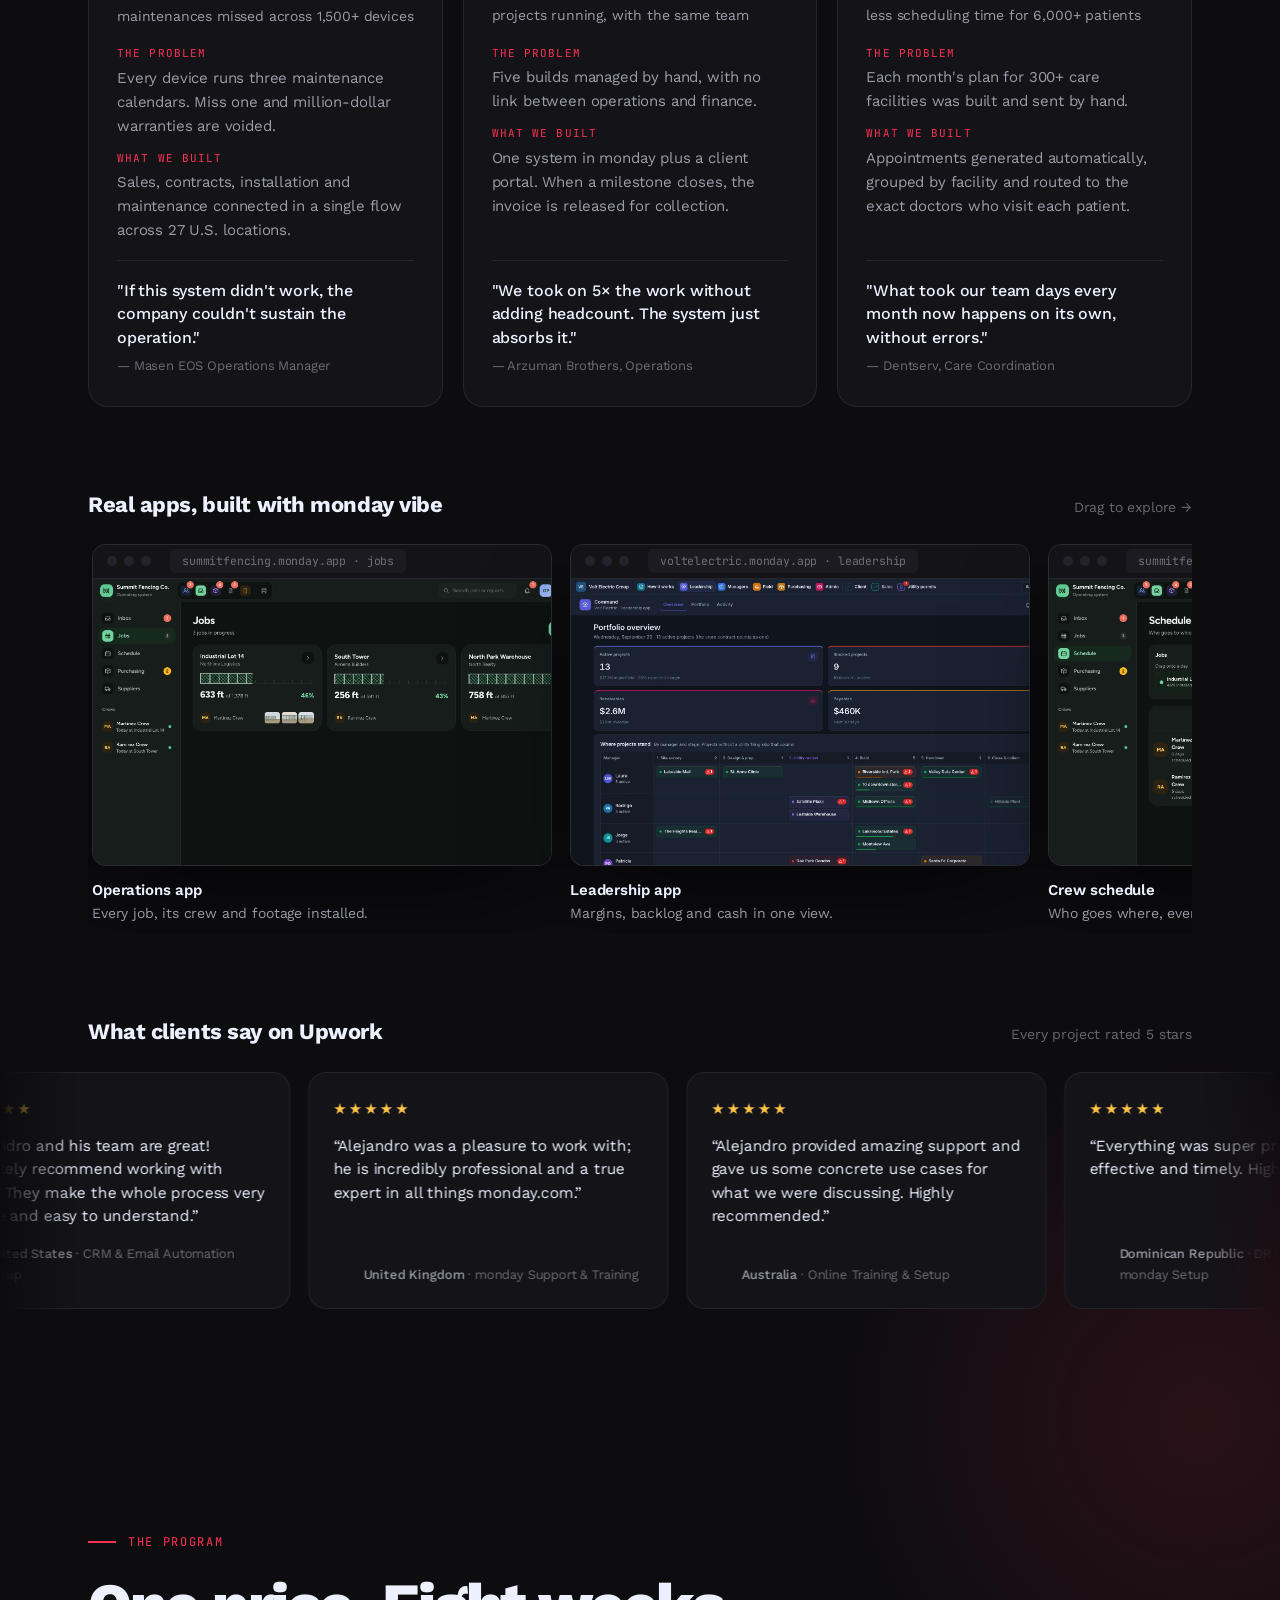
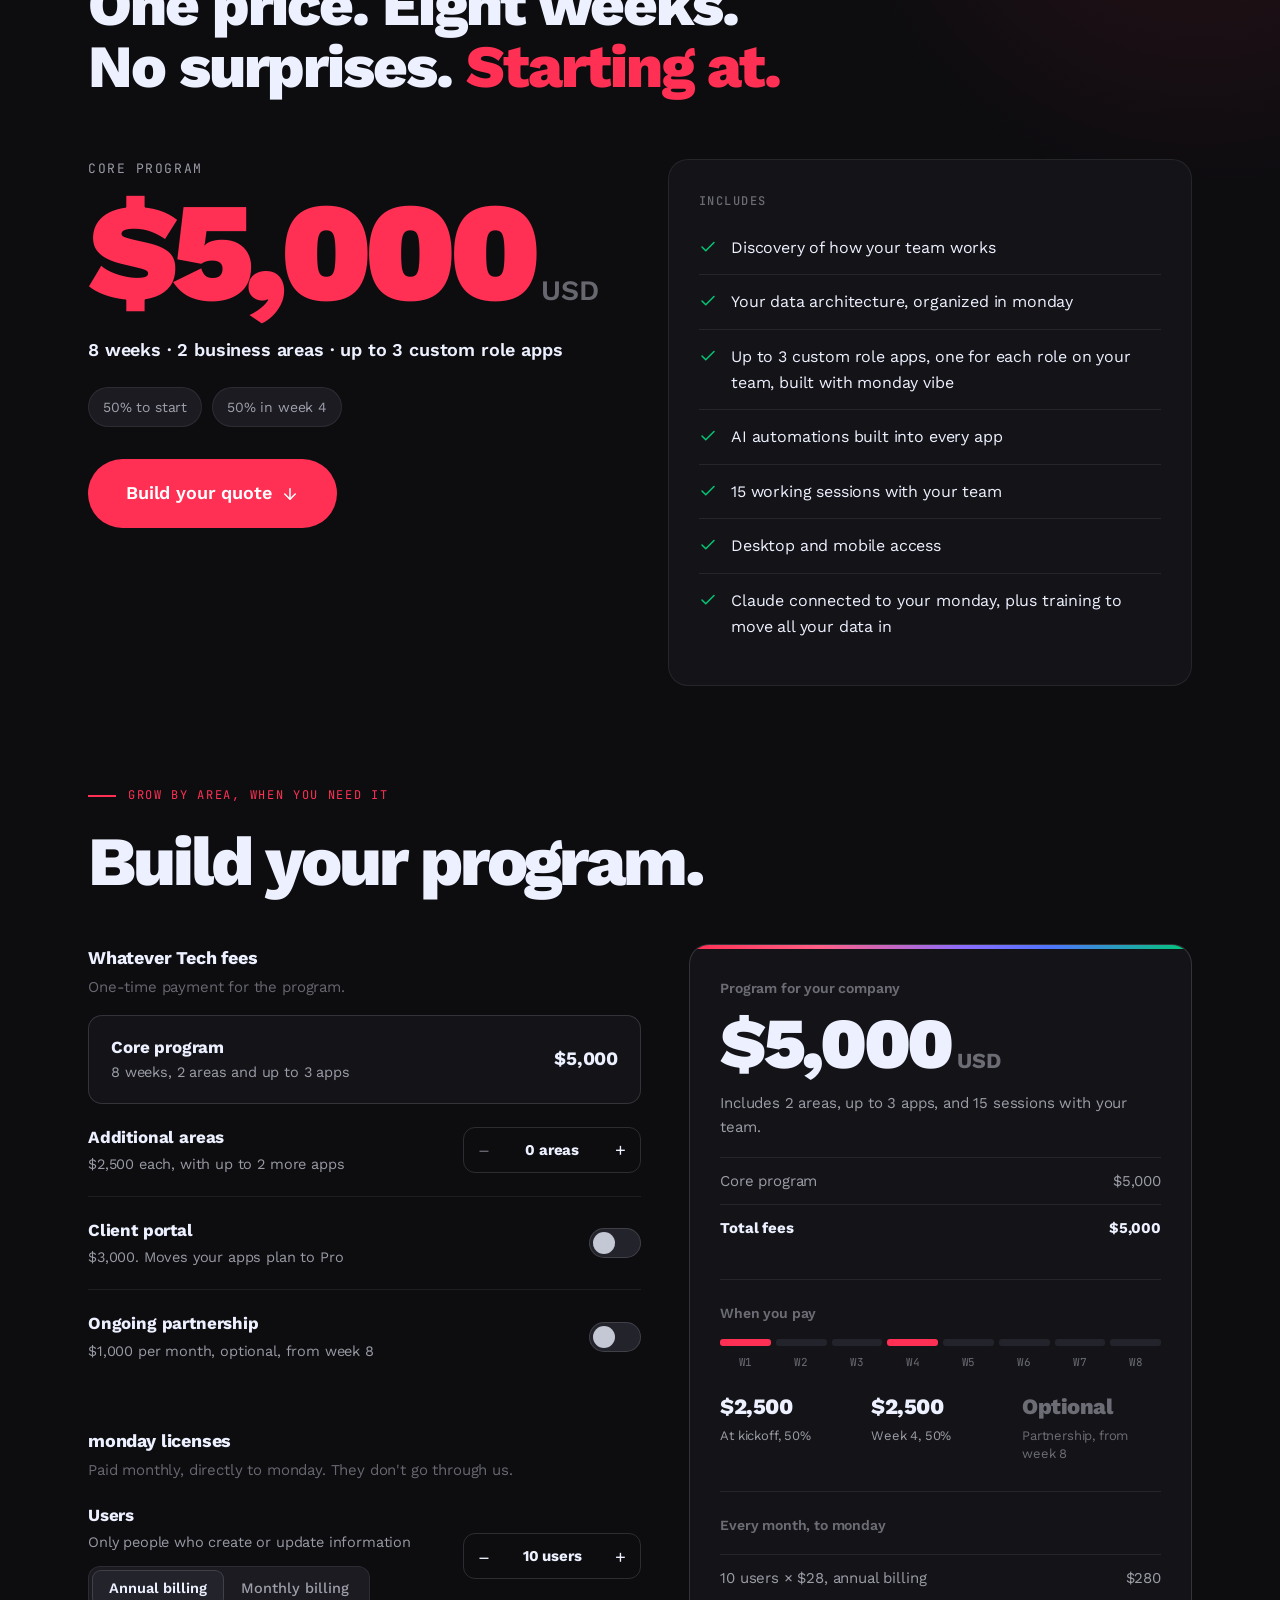
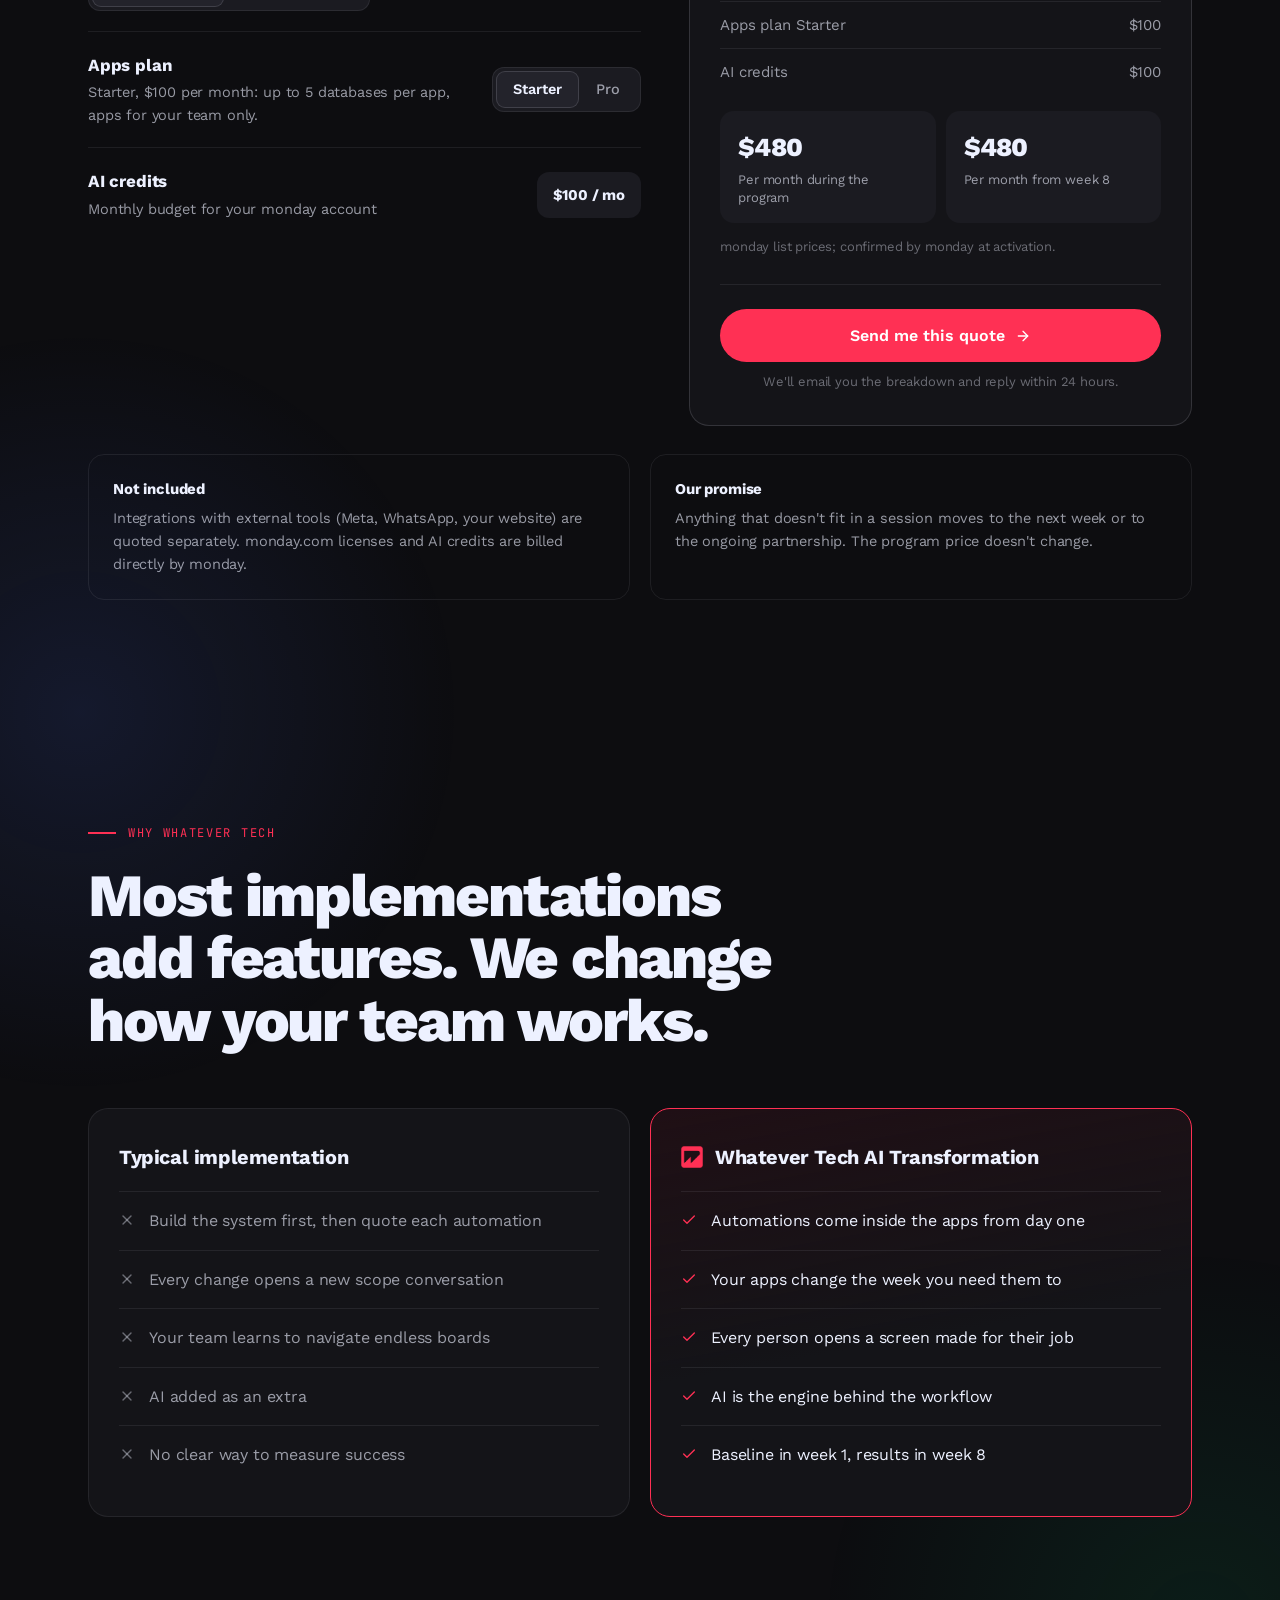
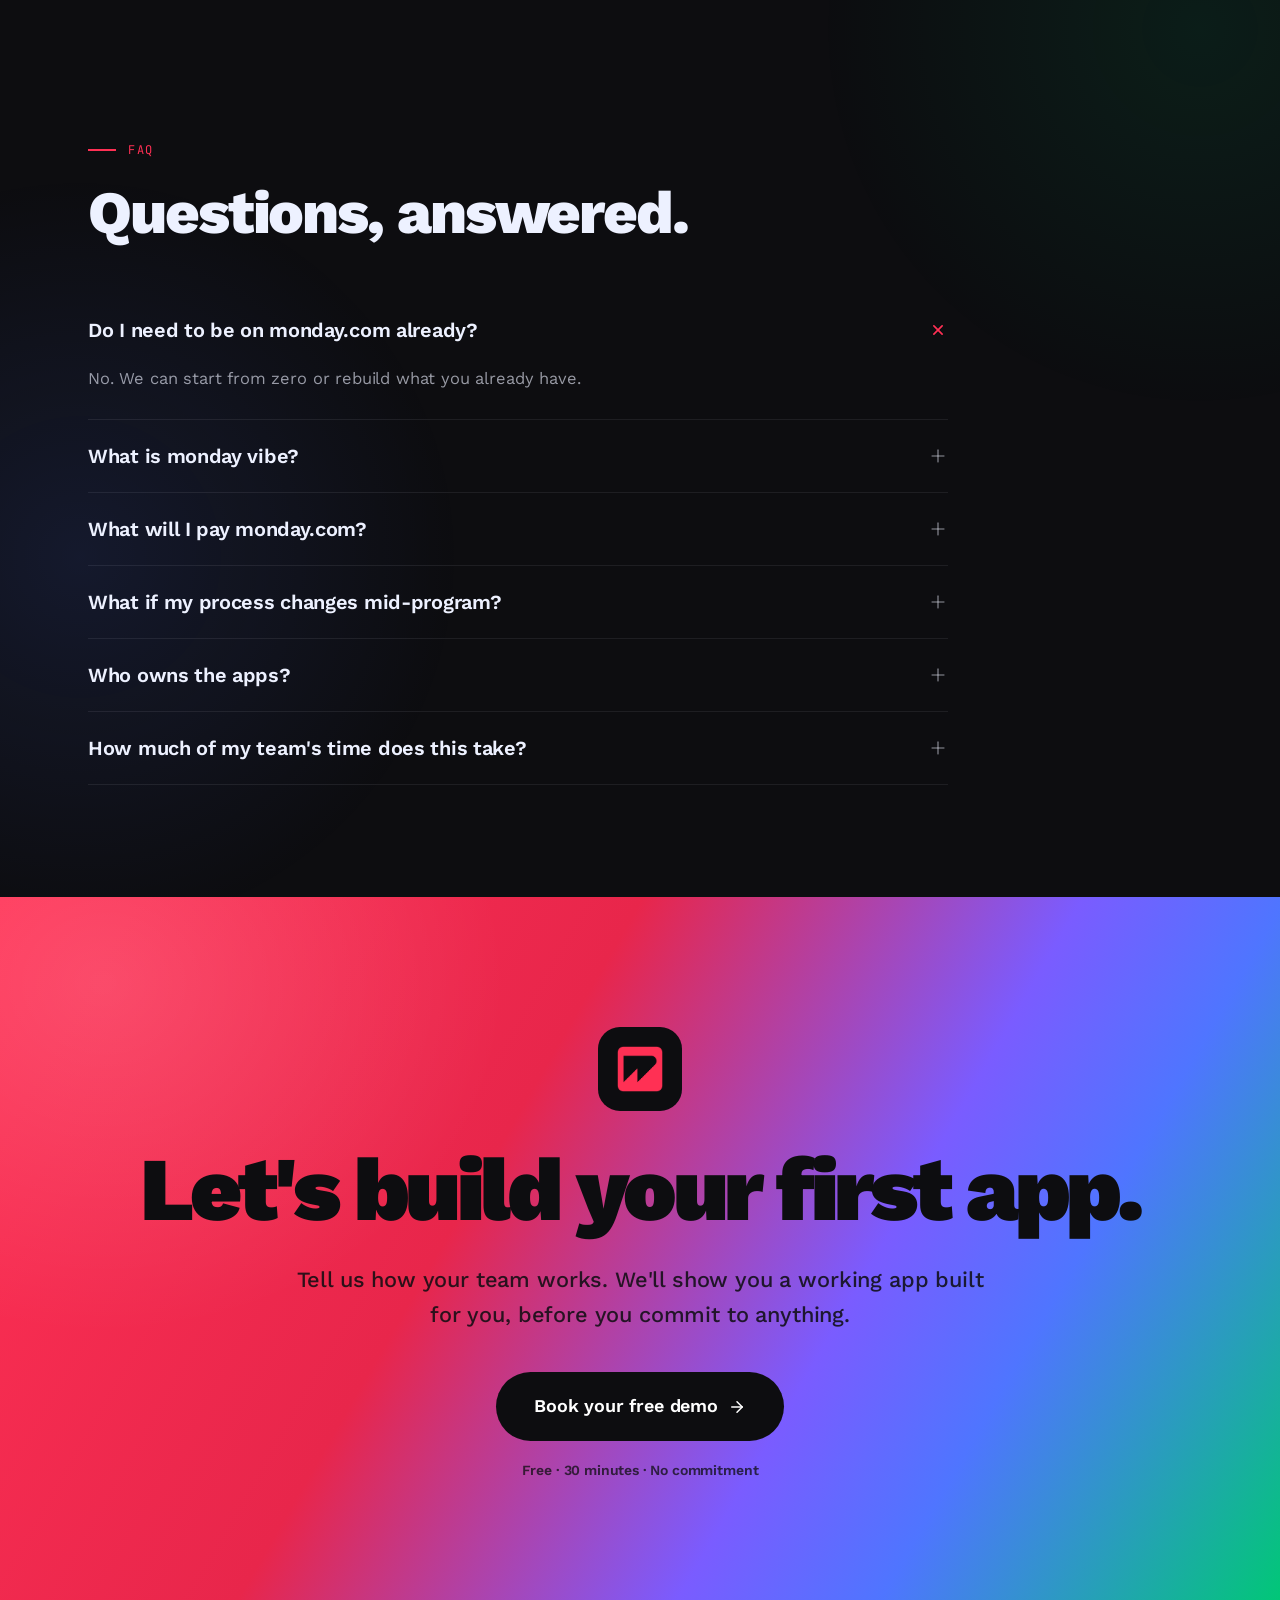
==== commit c068bf00: "Test: Update Deploy" ====
--- a/index.html
+++ b/index.html
@@ -30,7 +30,7 @@
 <nav class="top" id="nav">
 <a href="#hero" class="nav-logo"><img src="assets/logo-full-light.png" alt="Whatever Tech"></a>
 <ul class="nav-links">
-<li><a href="#how">How it works WT</a></li>
+<li><a href="#how">How it works</a></li>
 <li><a href="#program">The program</a></li>
 <li><a href="#proof">Results</a></li>
 <li><a href="#pricing">Pricing</a></li>
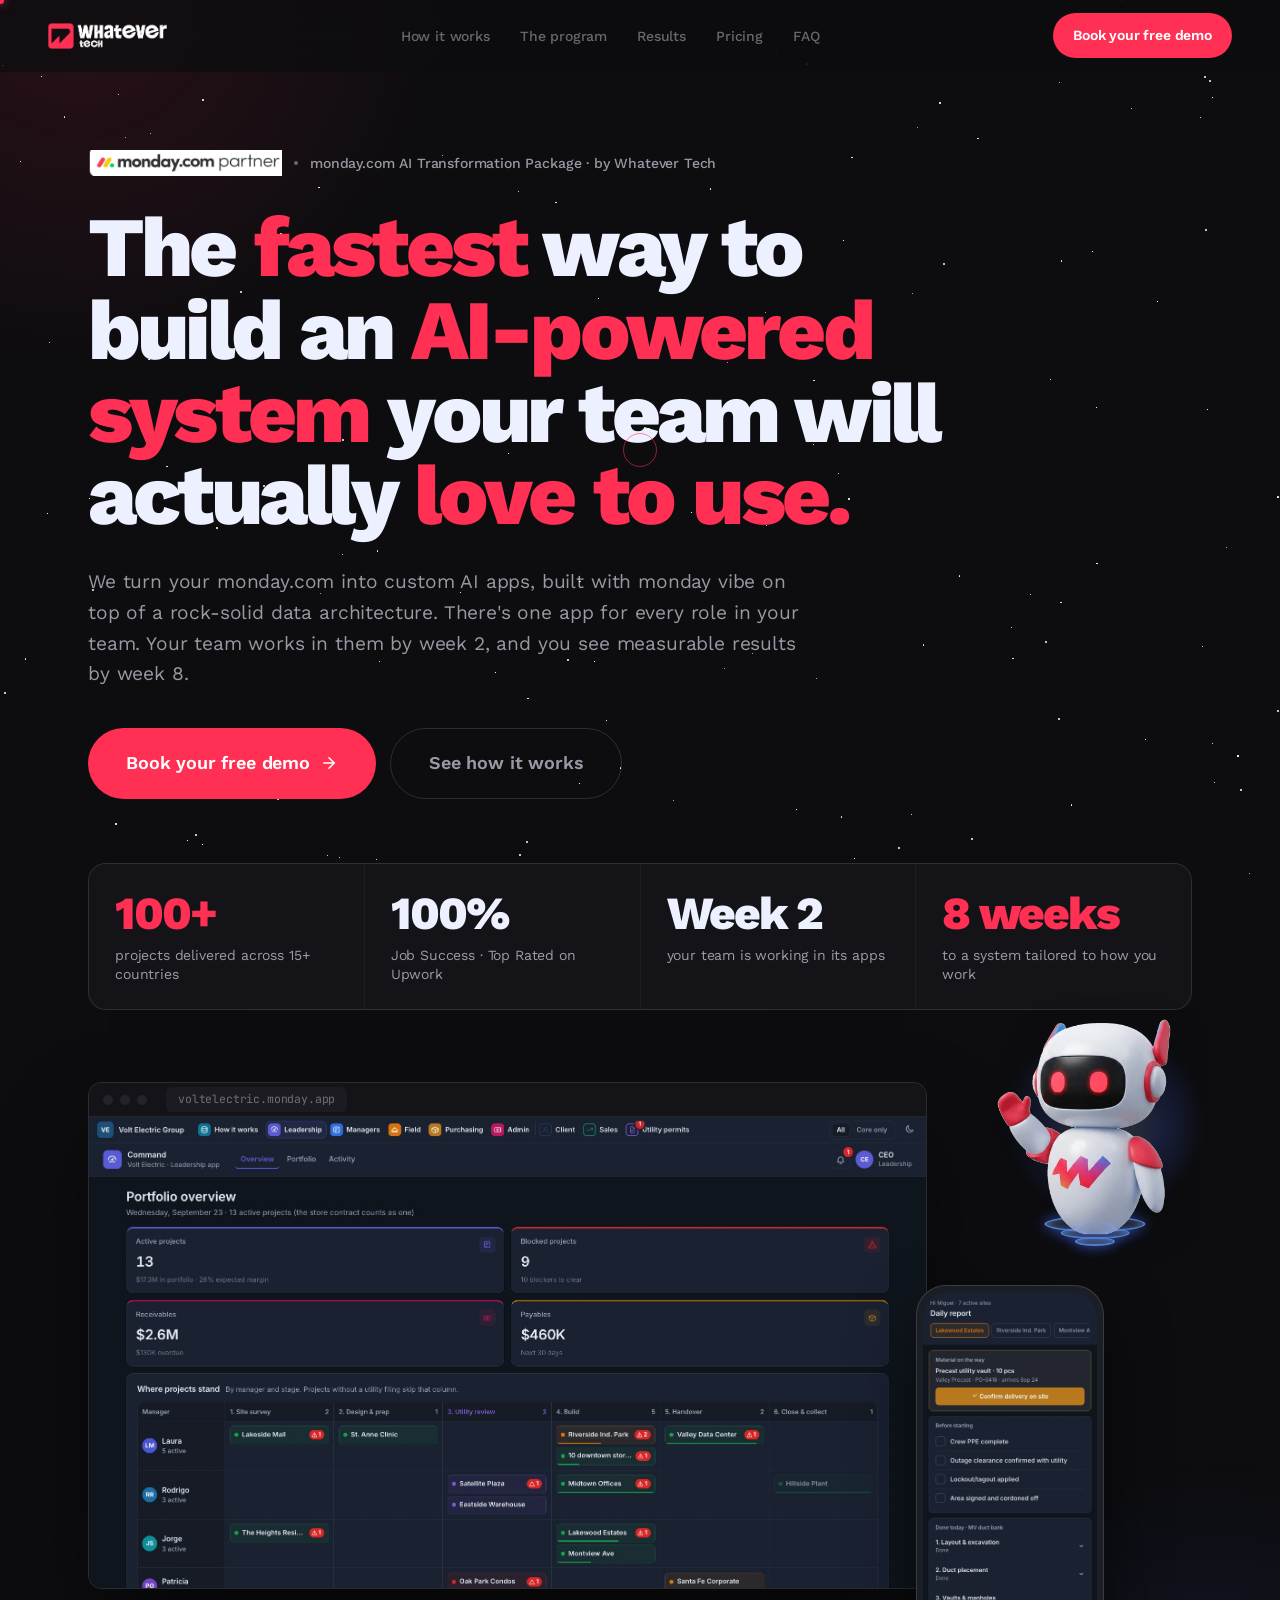
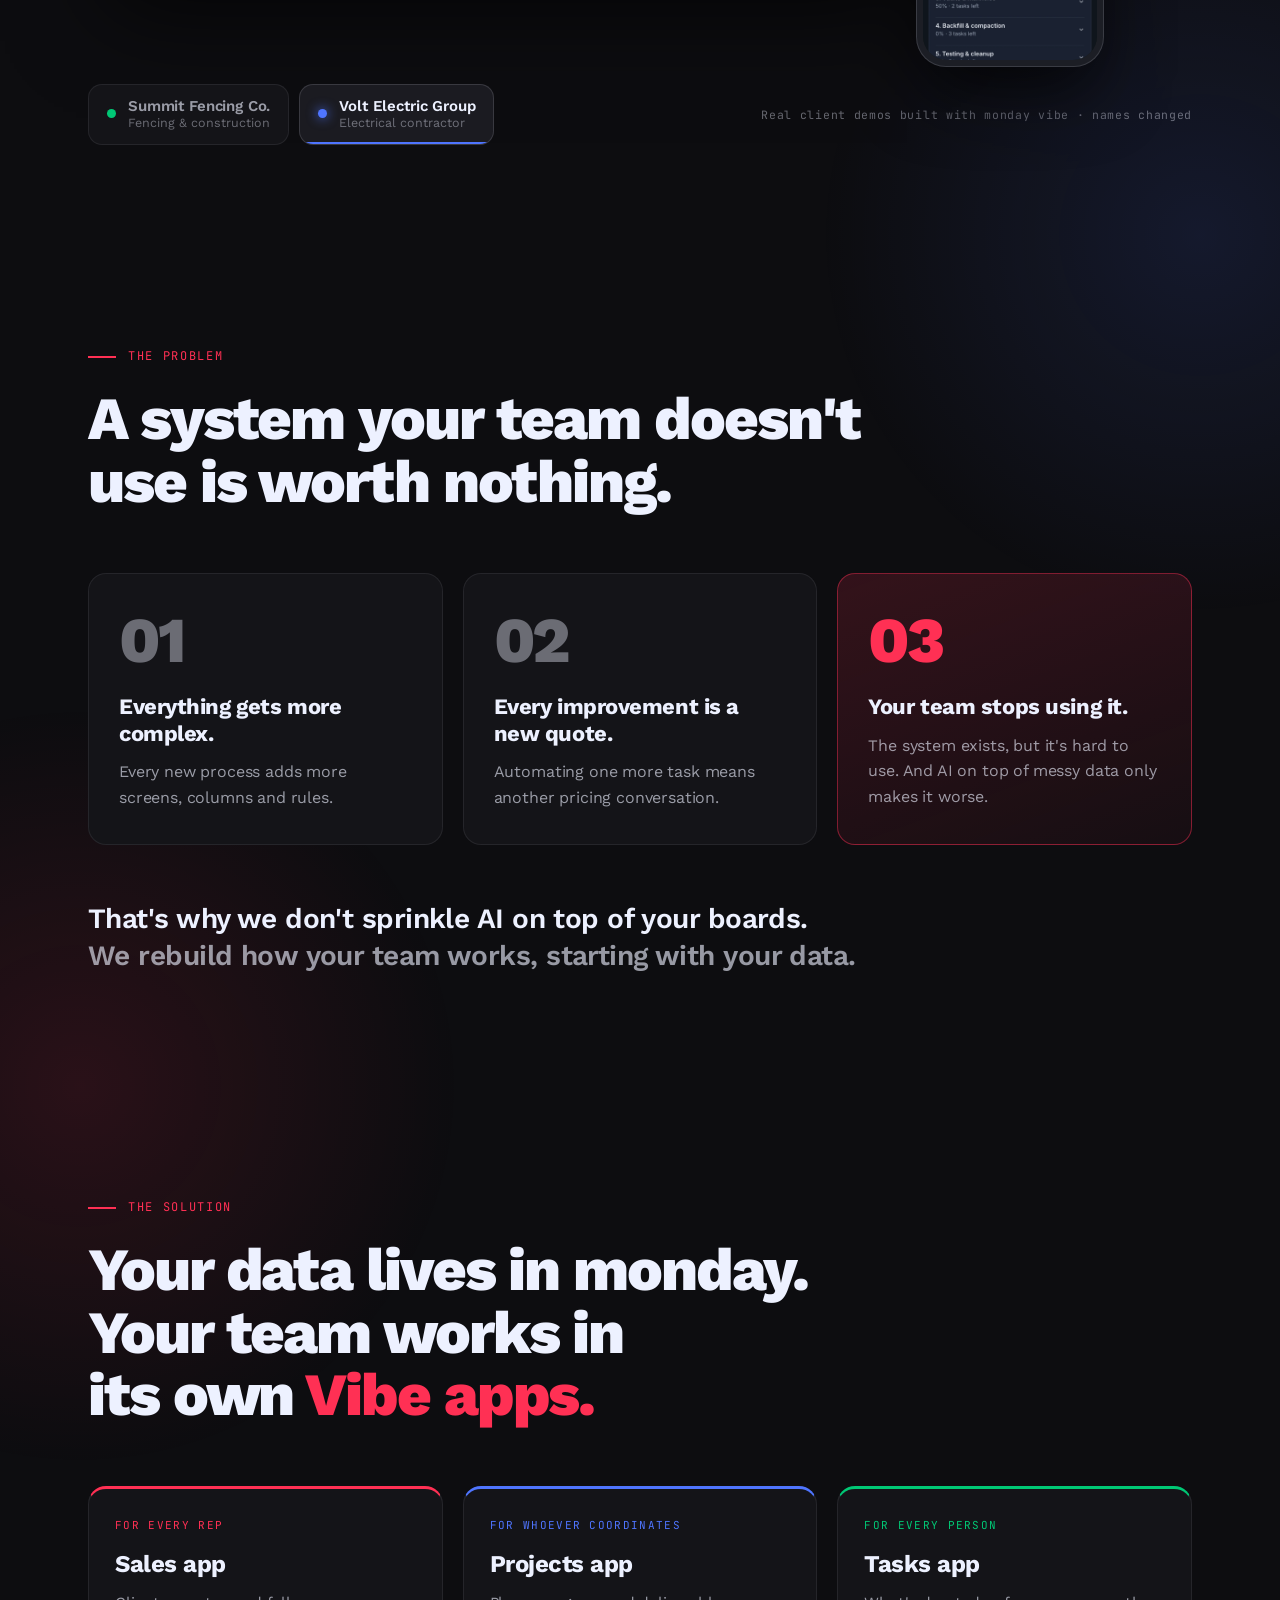
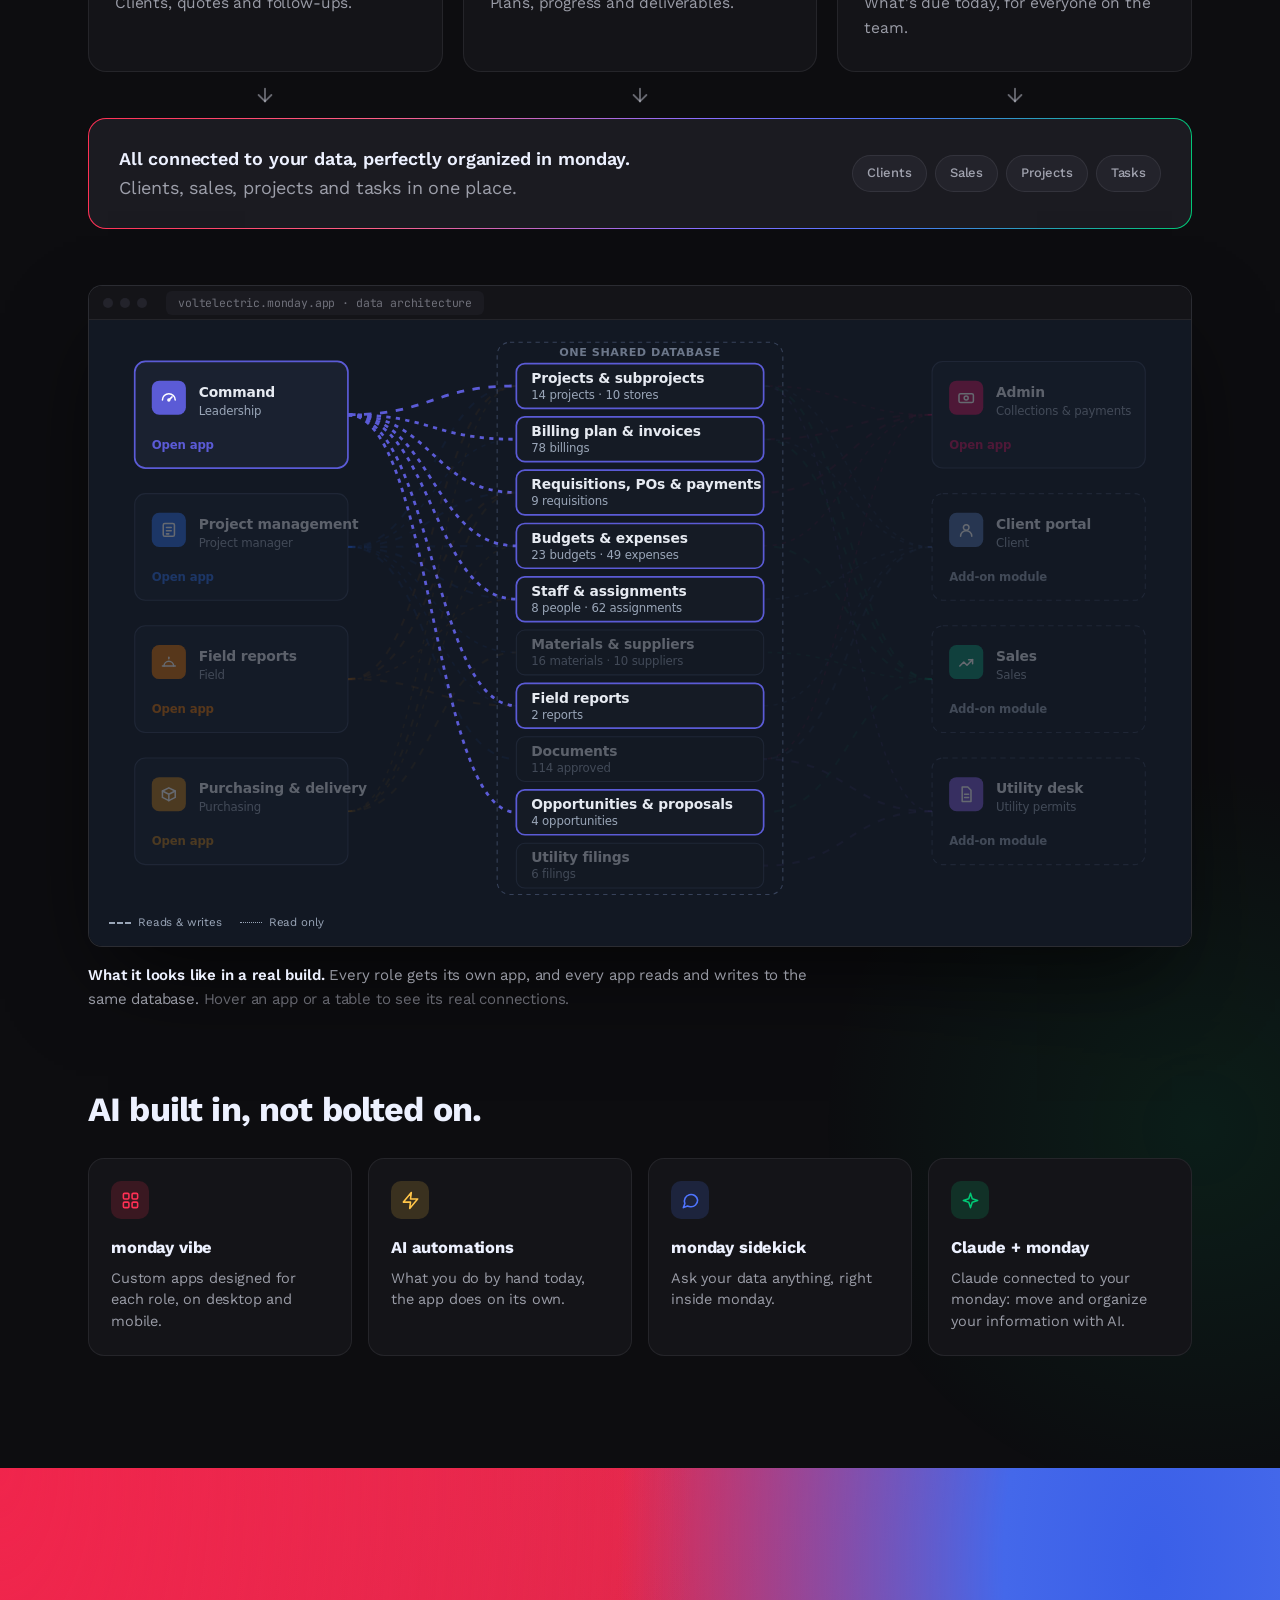
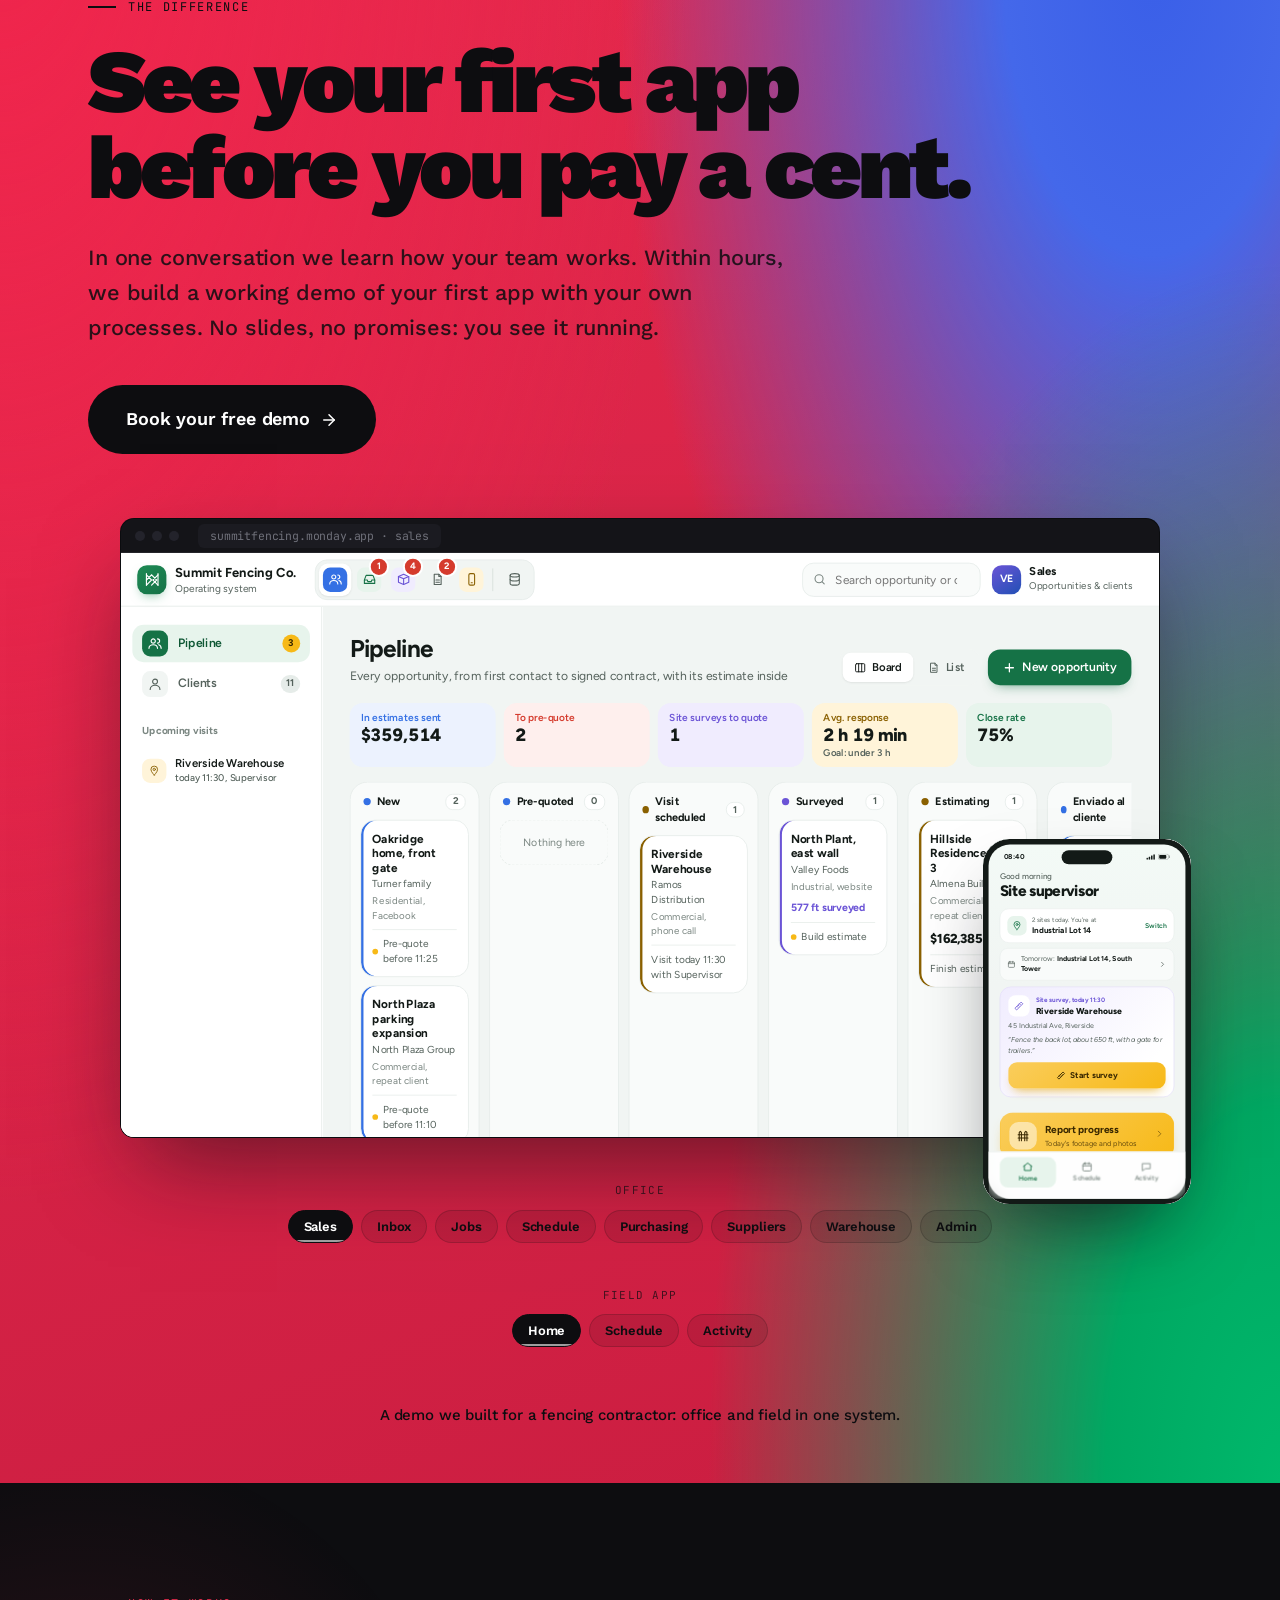
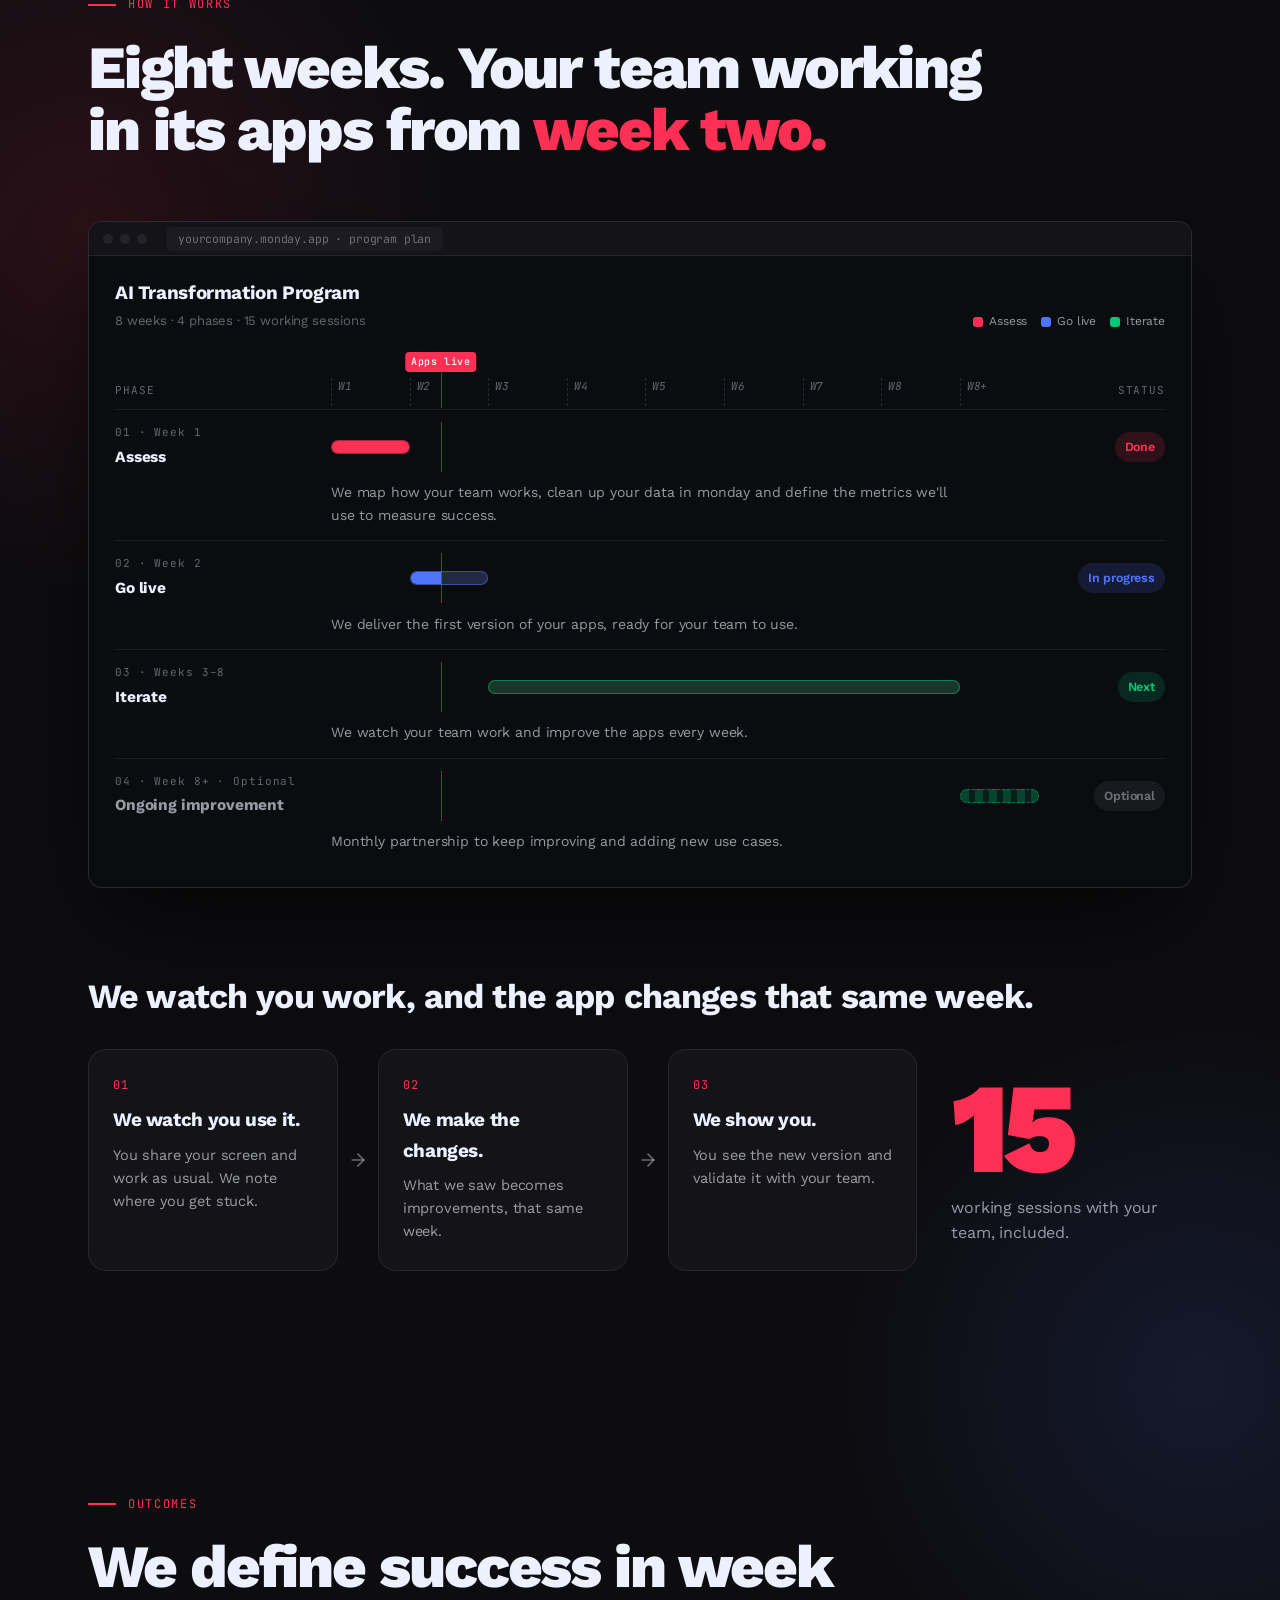
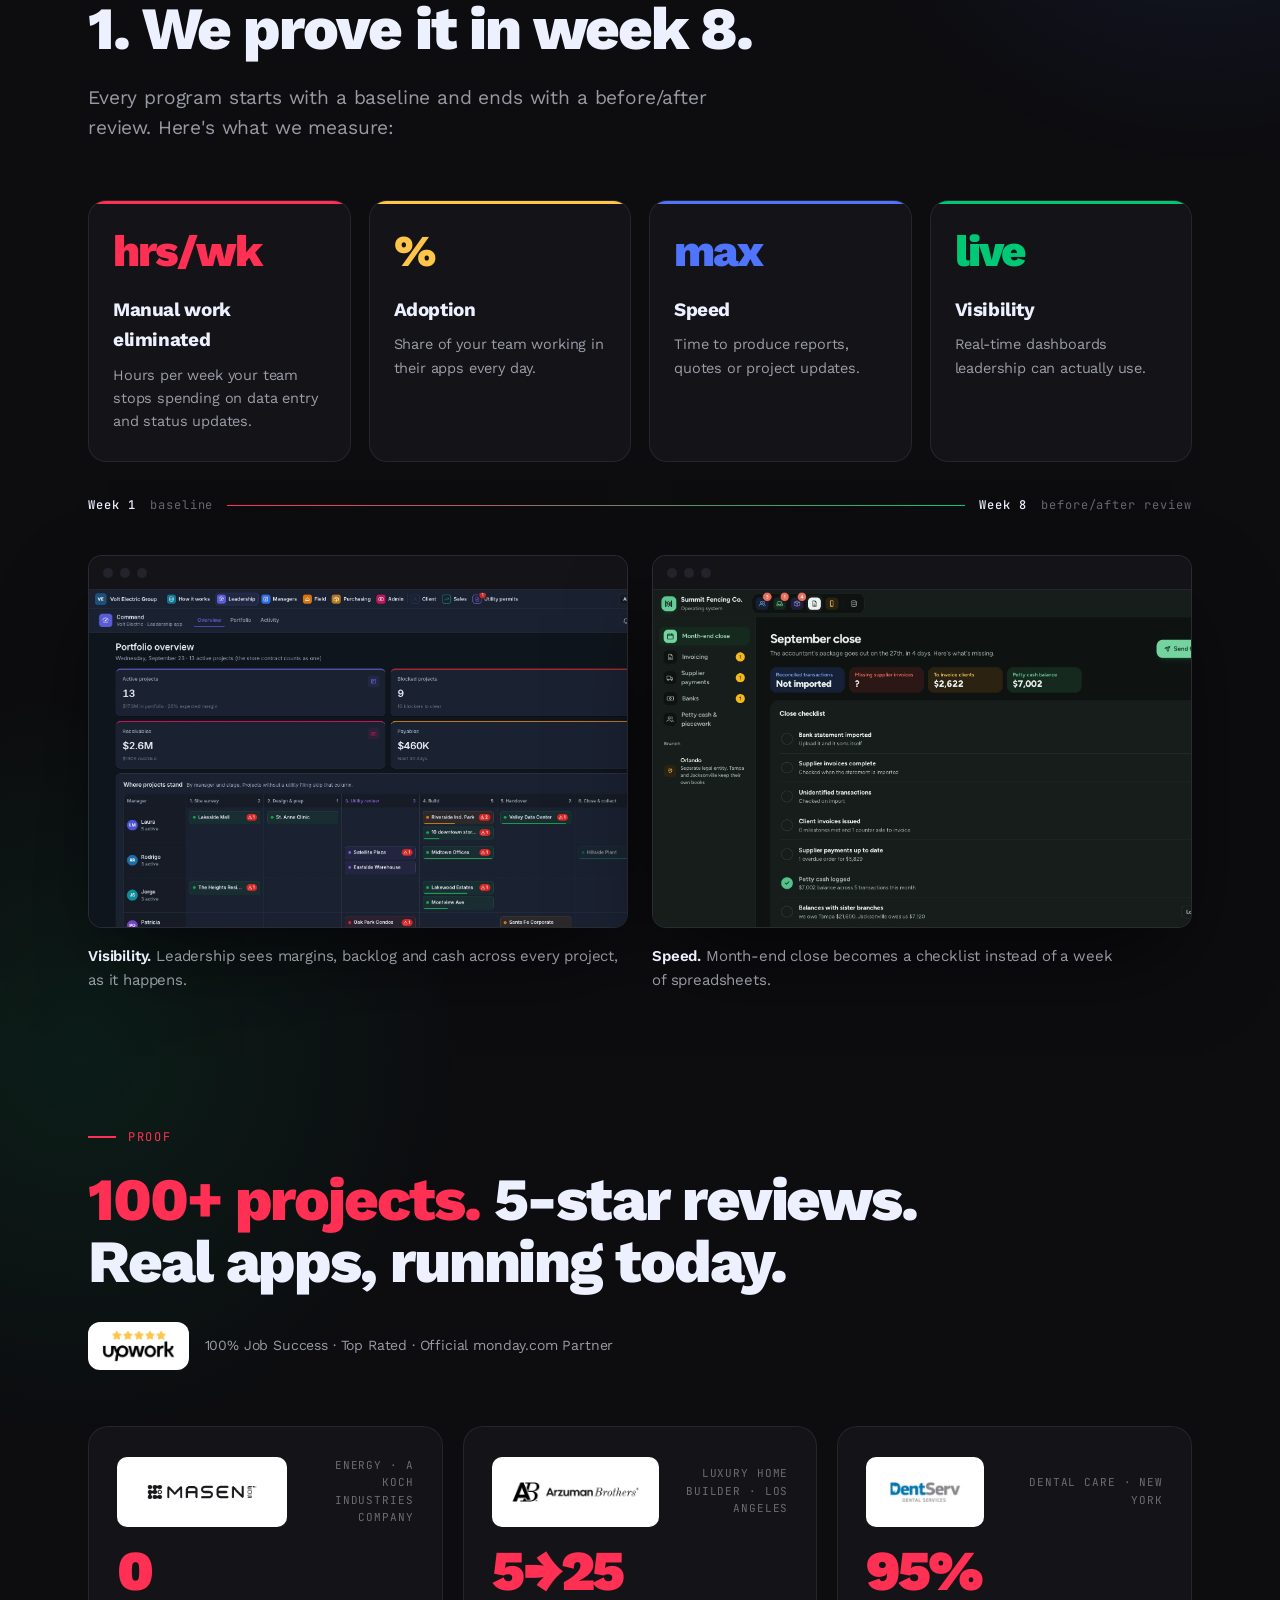
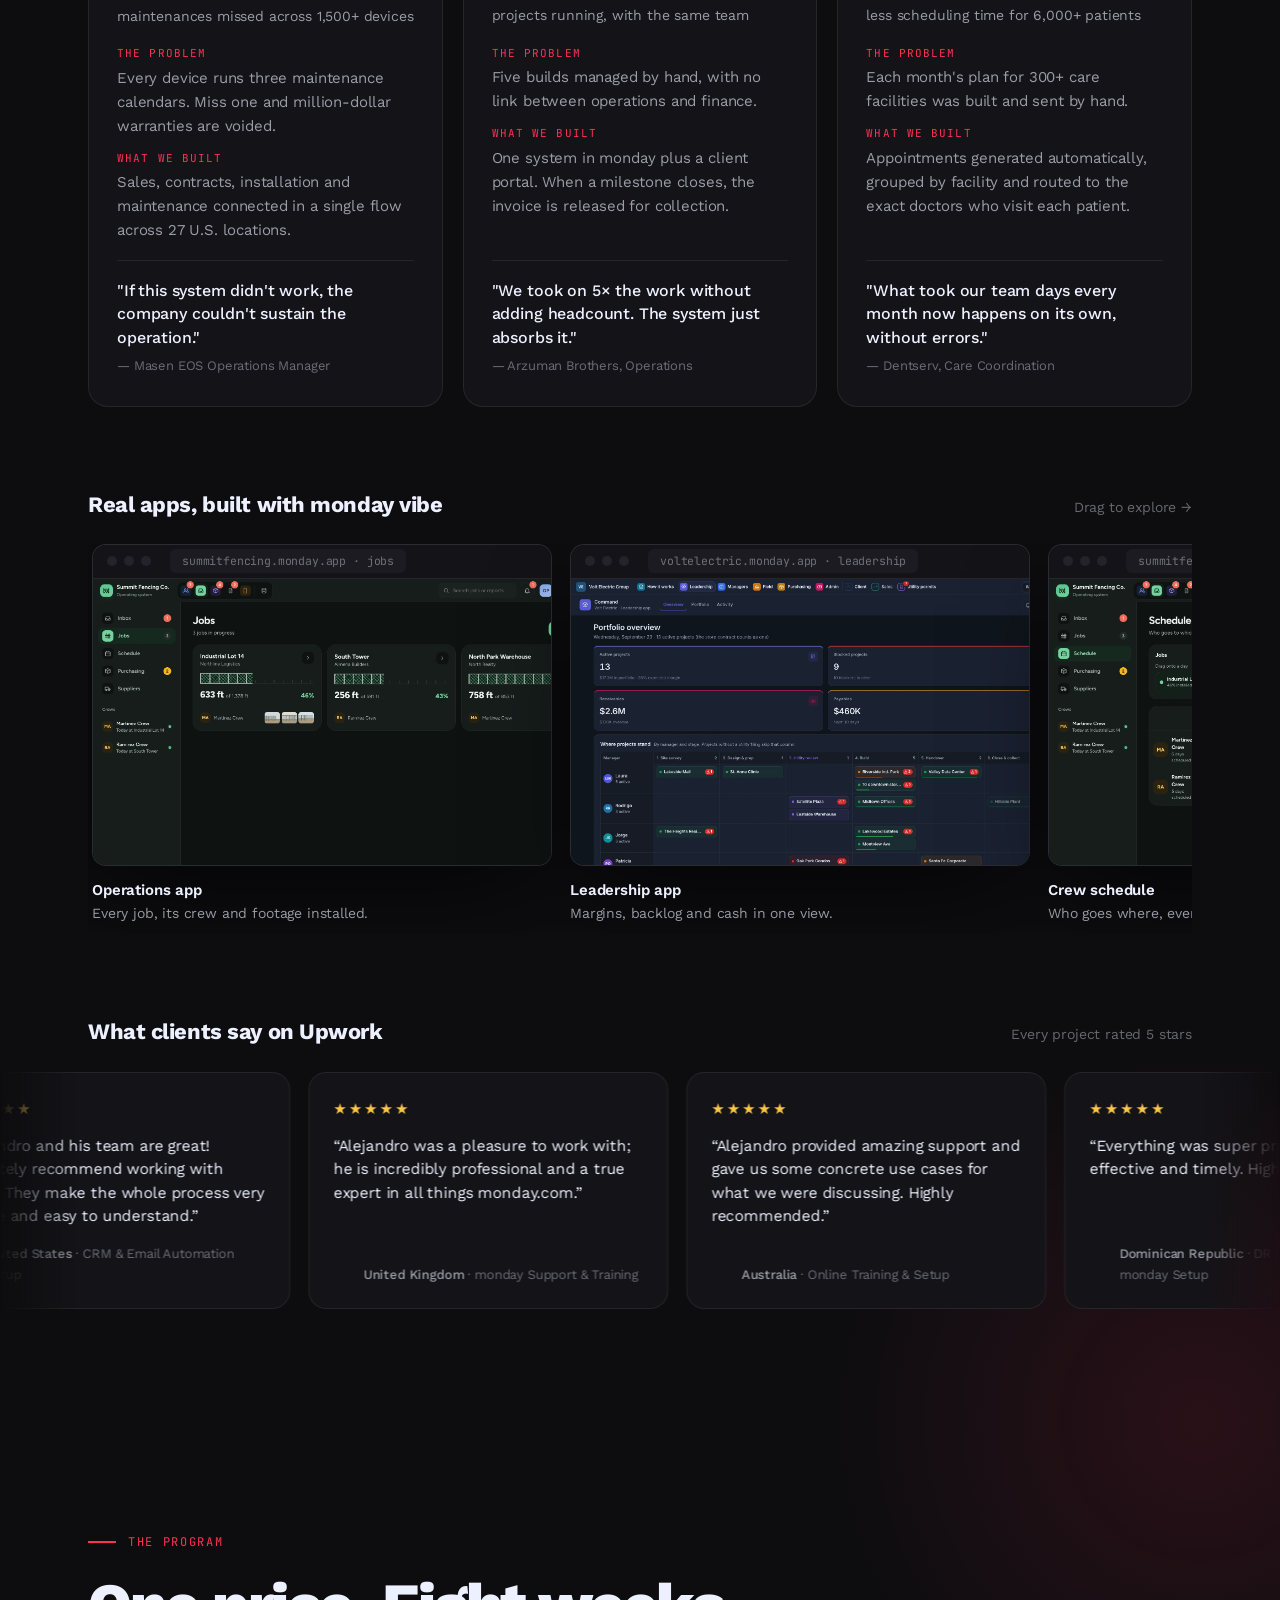
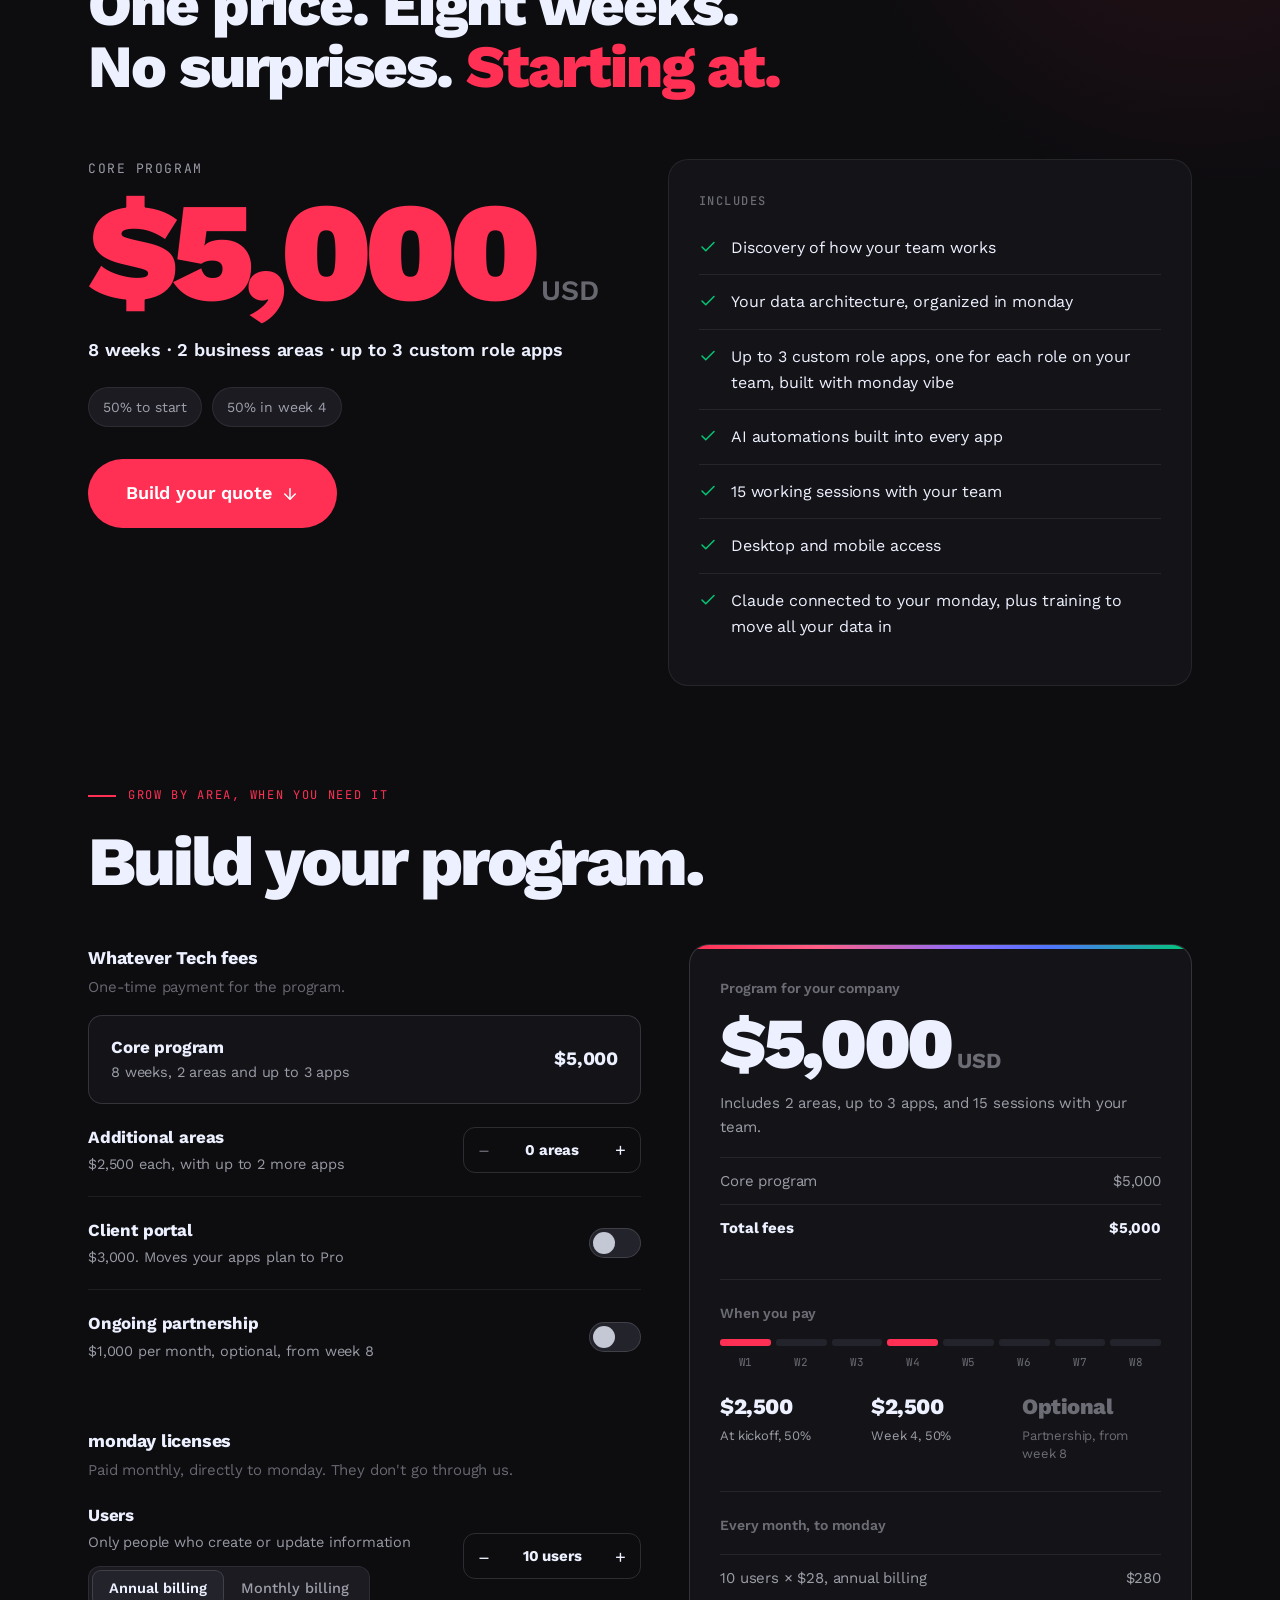
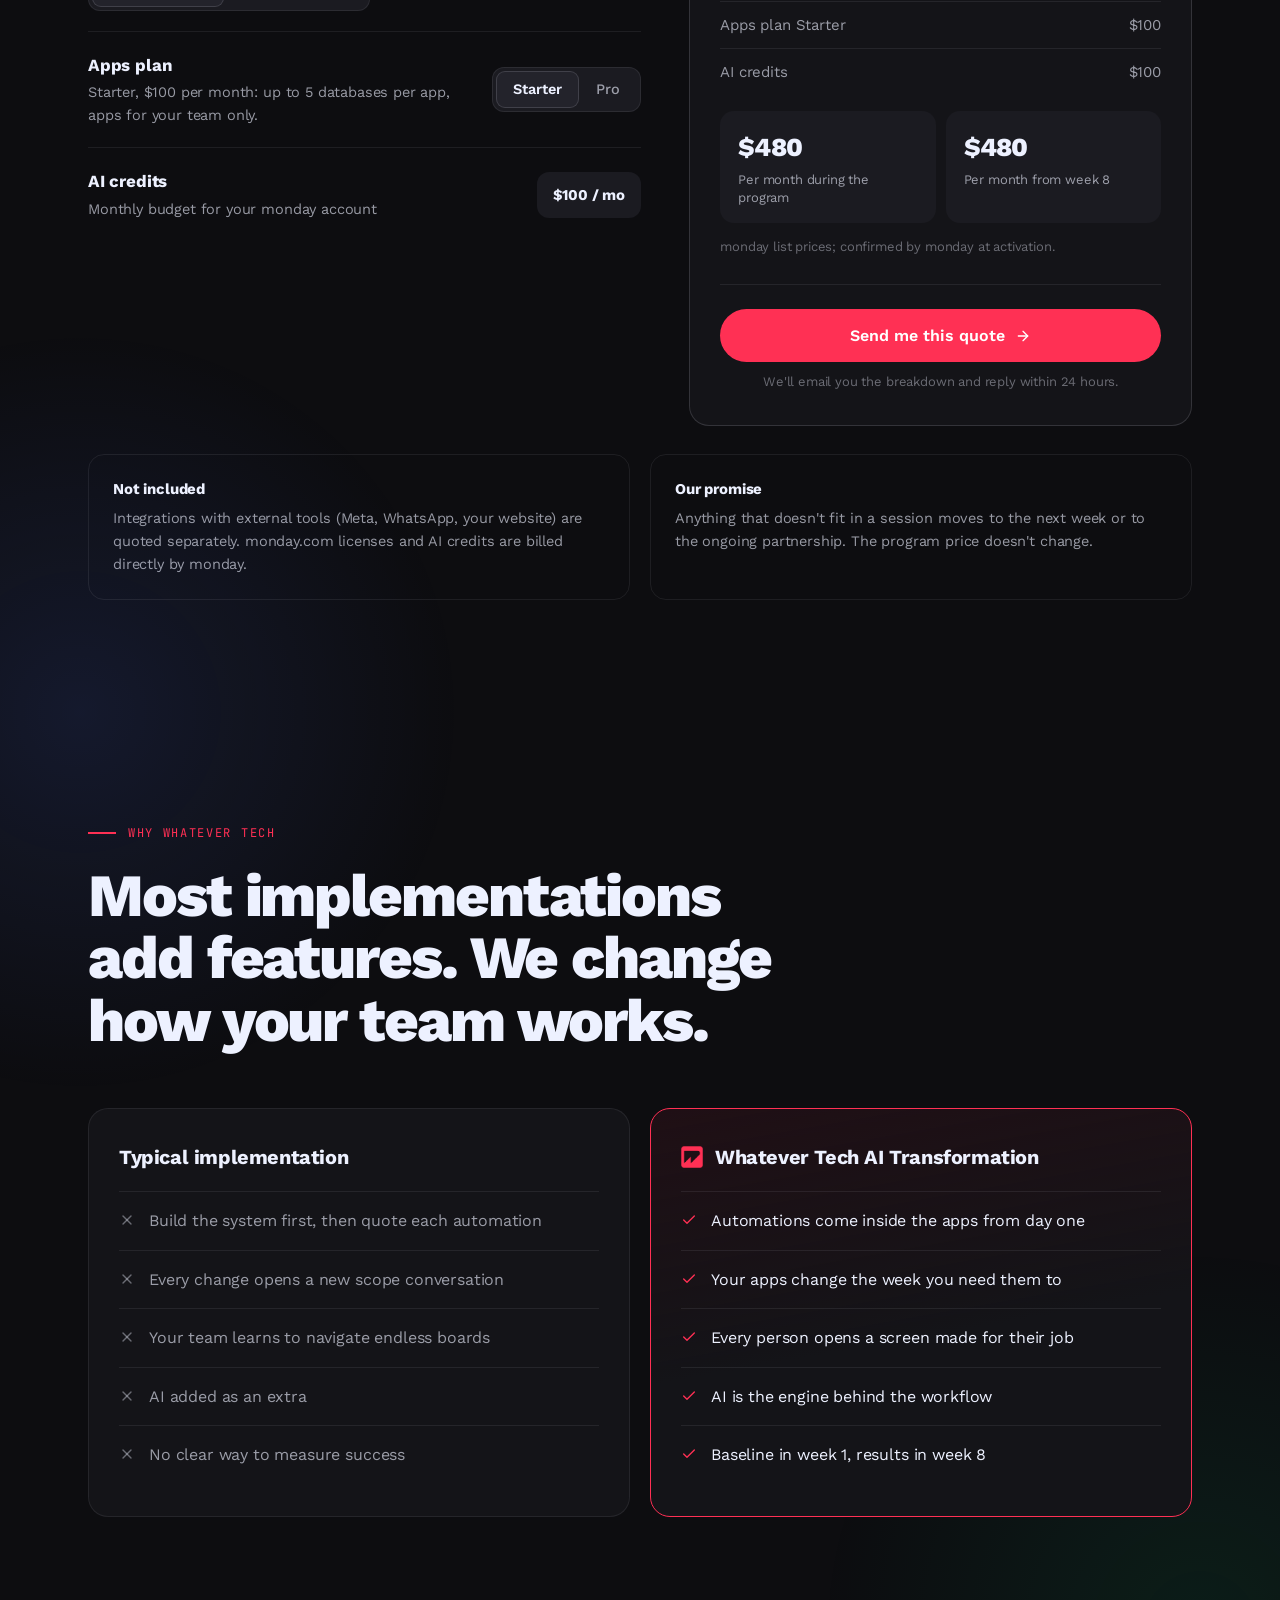
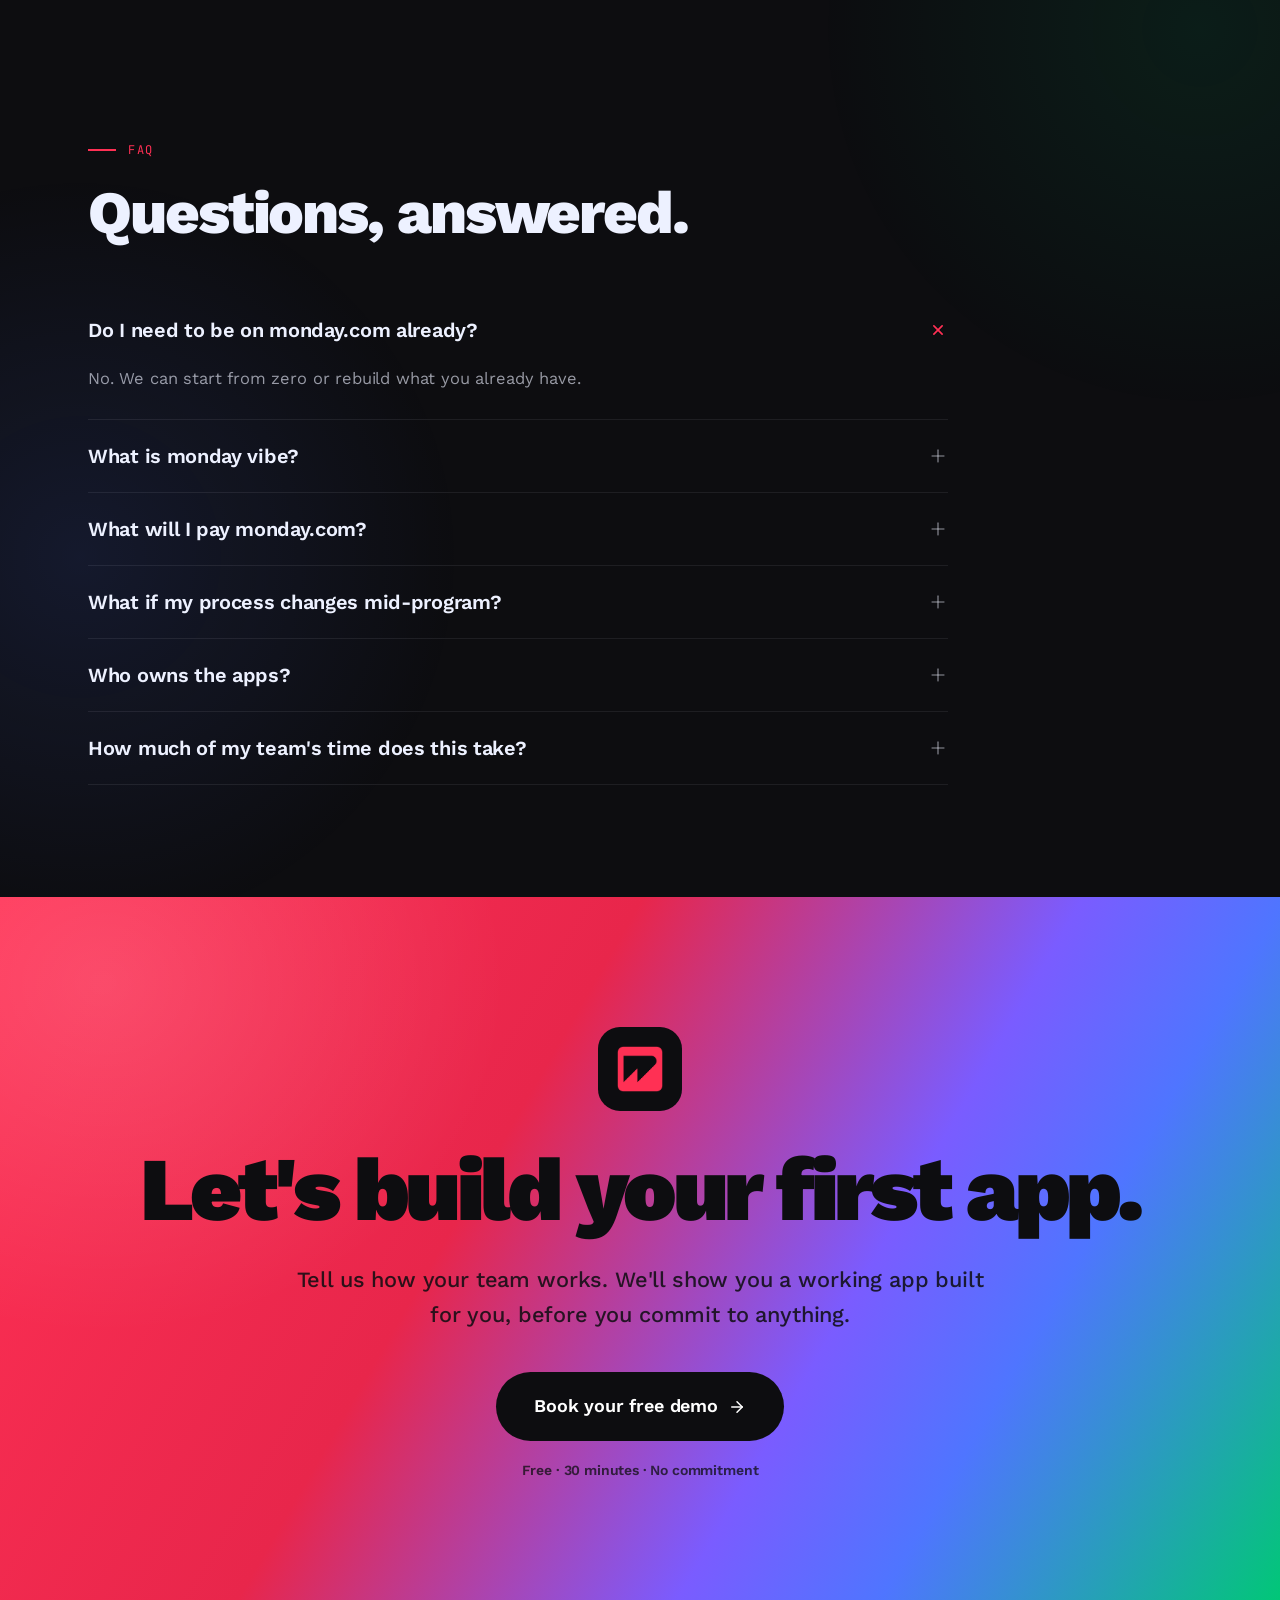
==== commit c2d4d035: "Update: Landing Page Link Img" ====
--- a/index.html
+++ b/index.html
@@ -9,14 +9,14 @@
 <meta property="og:description" content="See your first app before you pay a cent. Book your free demo.">
 <meta property="og:type" content="website">
 <meta property="og:site_name" content="Whatever Tech">
-<meta property="og:image" content="https://whatever.tech/assets/og-landing.png">
-<meta property="og:image:secure_url" content="https://whatever.tech/assets/og-landing.png">
+<meta property="og:image" content="https://whatever.tech/ai-transformation/assets/og-landing.png">
+<meta property="og:image:secure_url" content="https://whatever.tech/ai-transformation/assets/og-landing.png">
 <meta property="og:image:type" content="image/png">
 <meta property="og:image:width" content="1200">
 <meta property="og:image:height" content="630">
 <meta property="og:image:alt" content="Whatever Tech logo">
 <meta name="twitter:card" content="summary_large_image">
-<meta name="twitter:image" content="https://whatever.tech/assets/og-landing.png">
+<meta name="twitter:image" content="https://whatever.tech/ai-transformation/assets/og-landing.png">
 <link rel="icon" type="image/png" href="assets/favicon-wt.png">
 <script>document.documentElement.className+=' anim';</script>
 <link rel="preconnect" href="https://fonts.googleapis.com">
